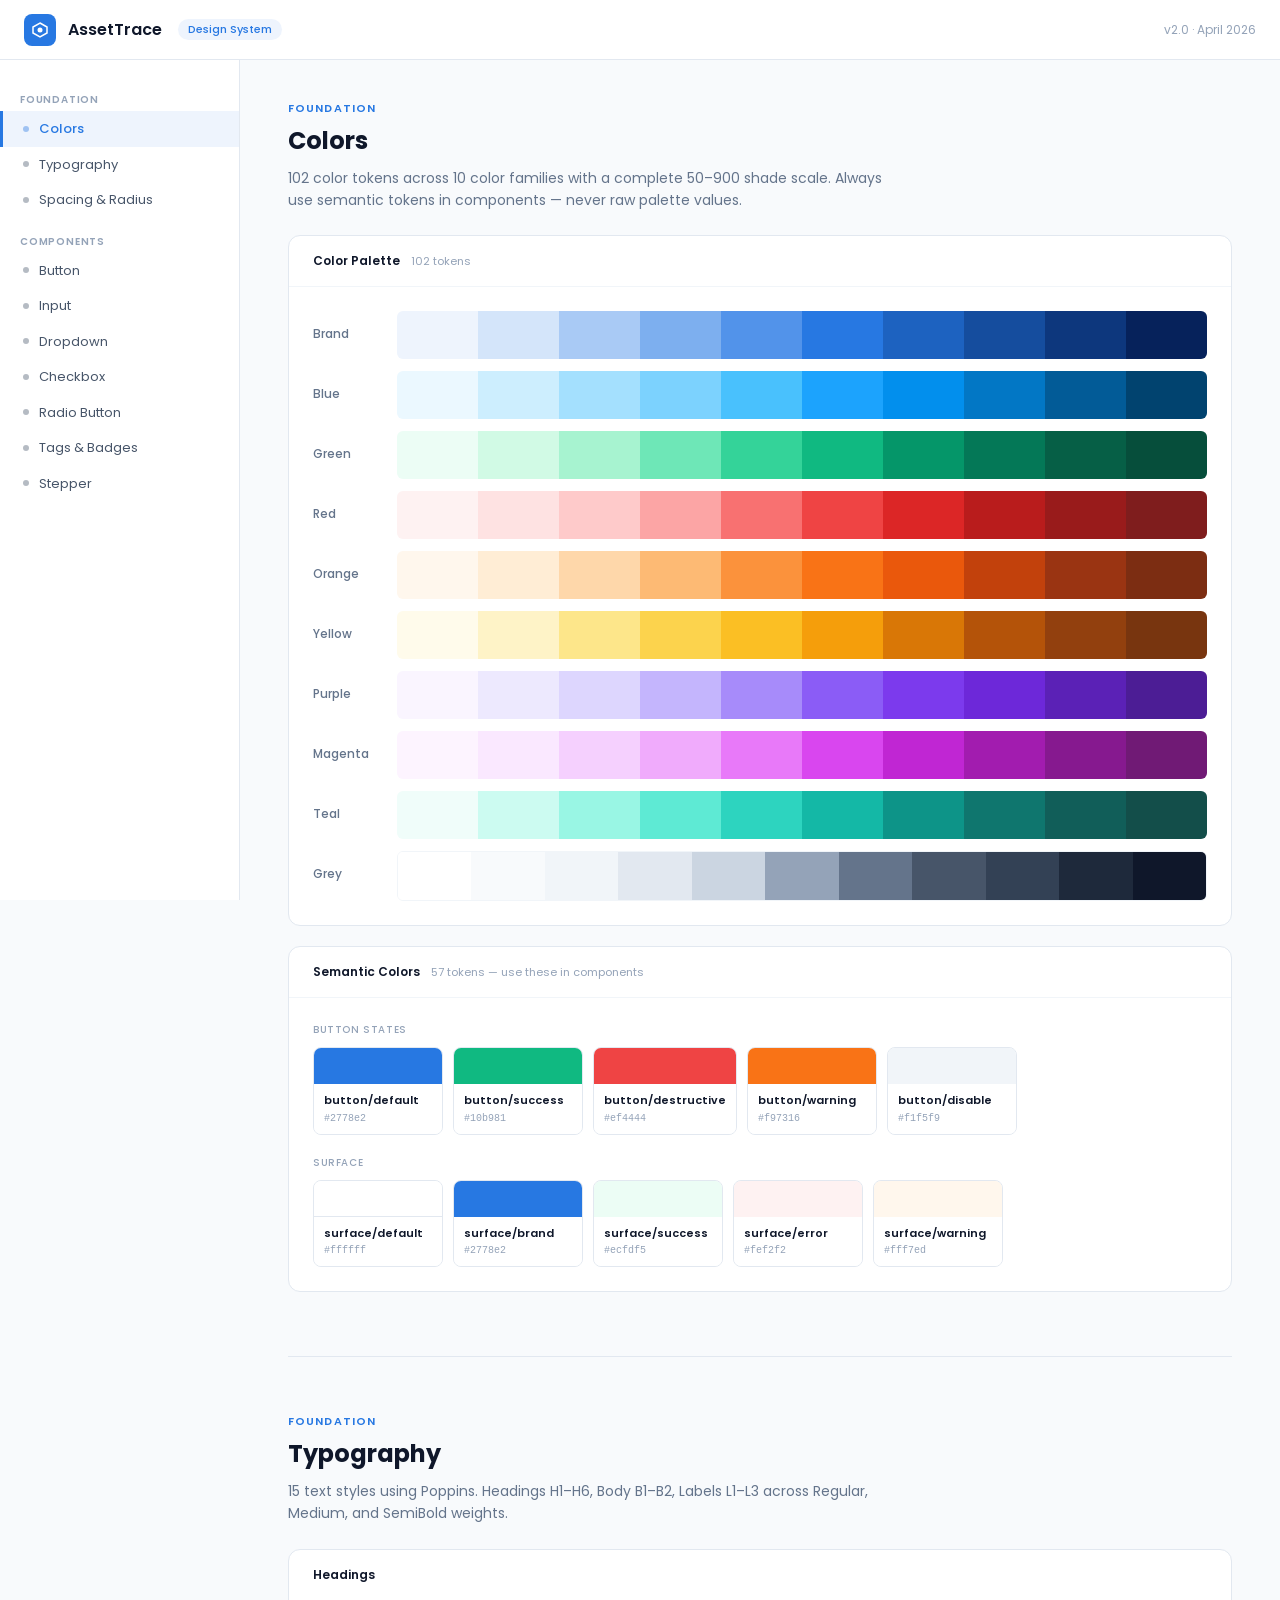
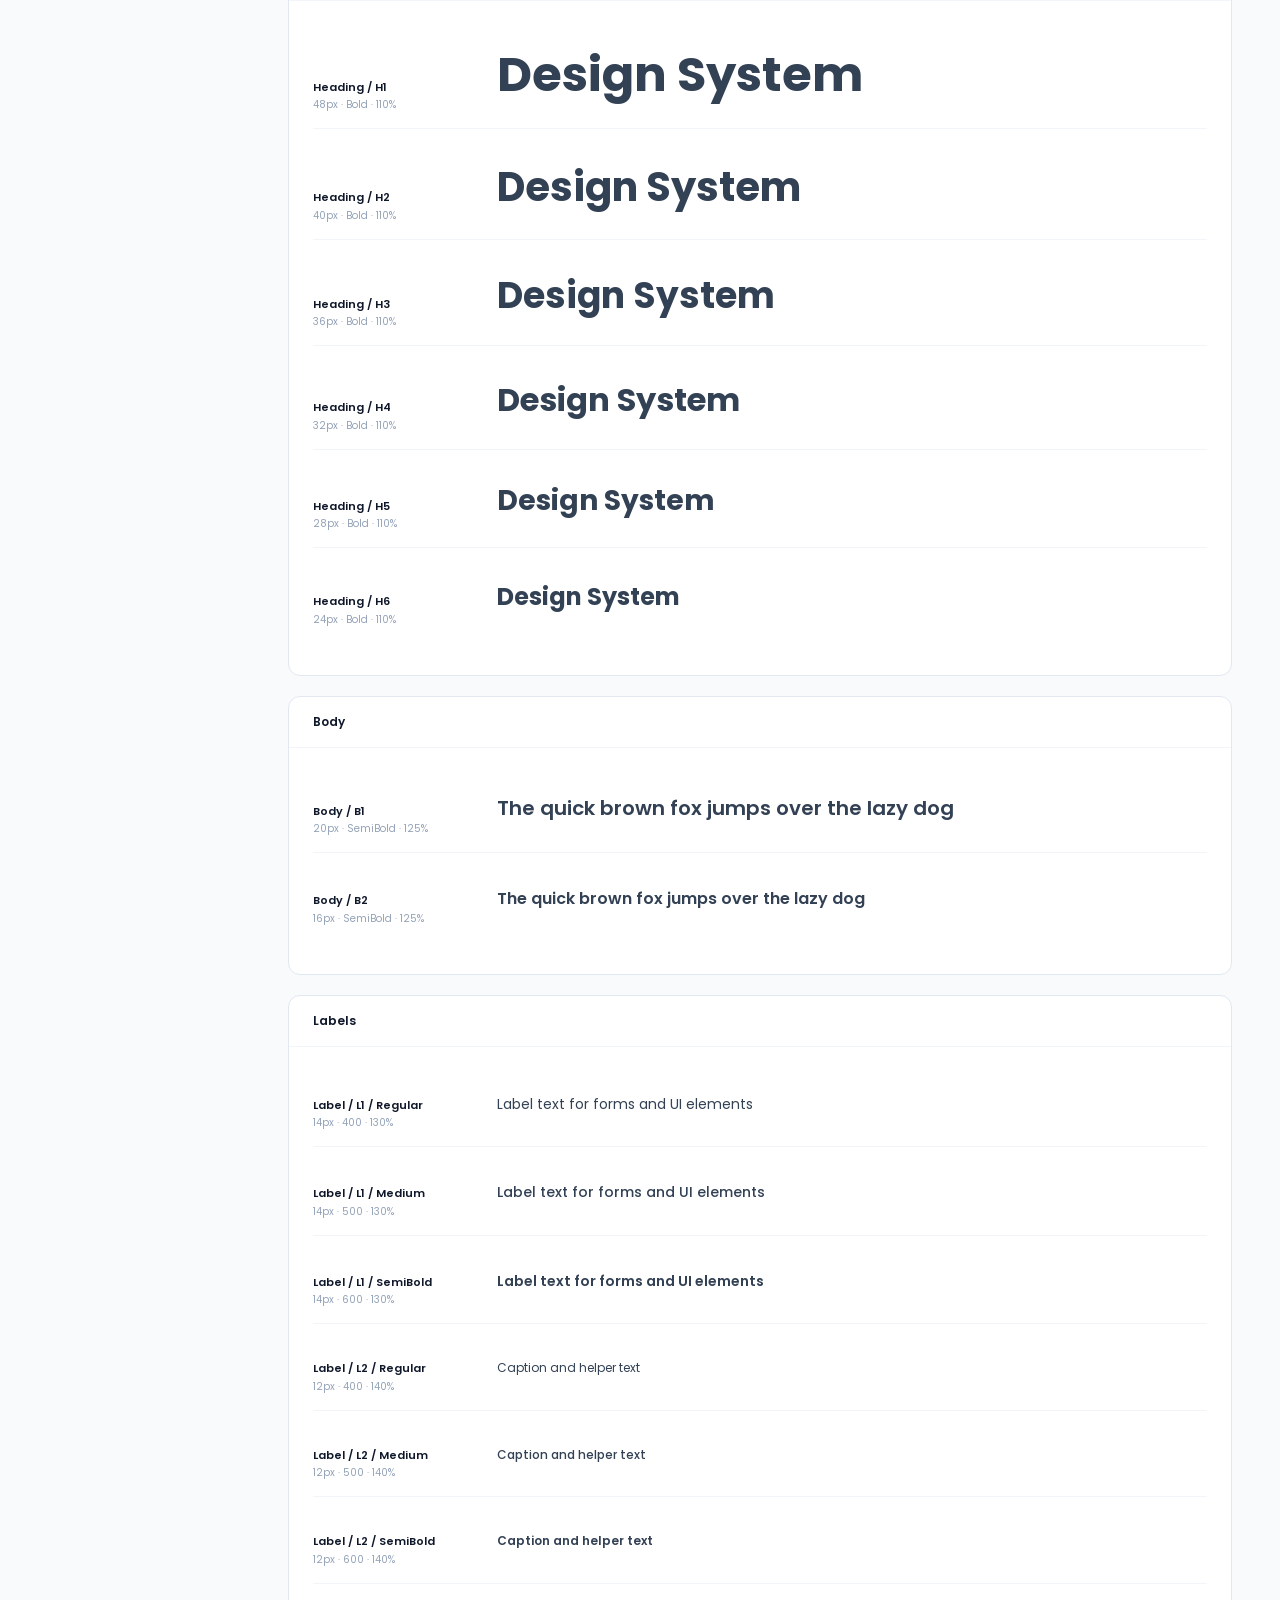
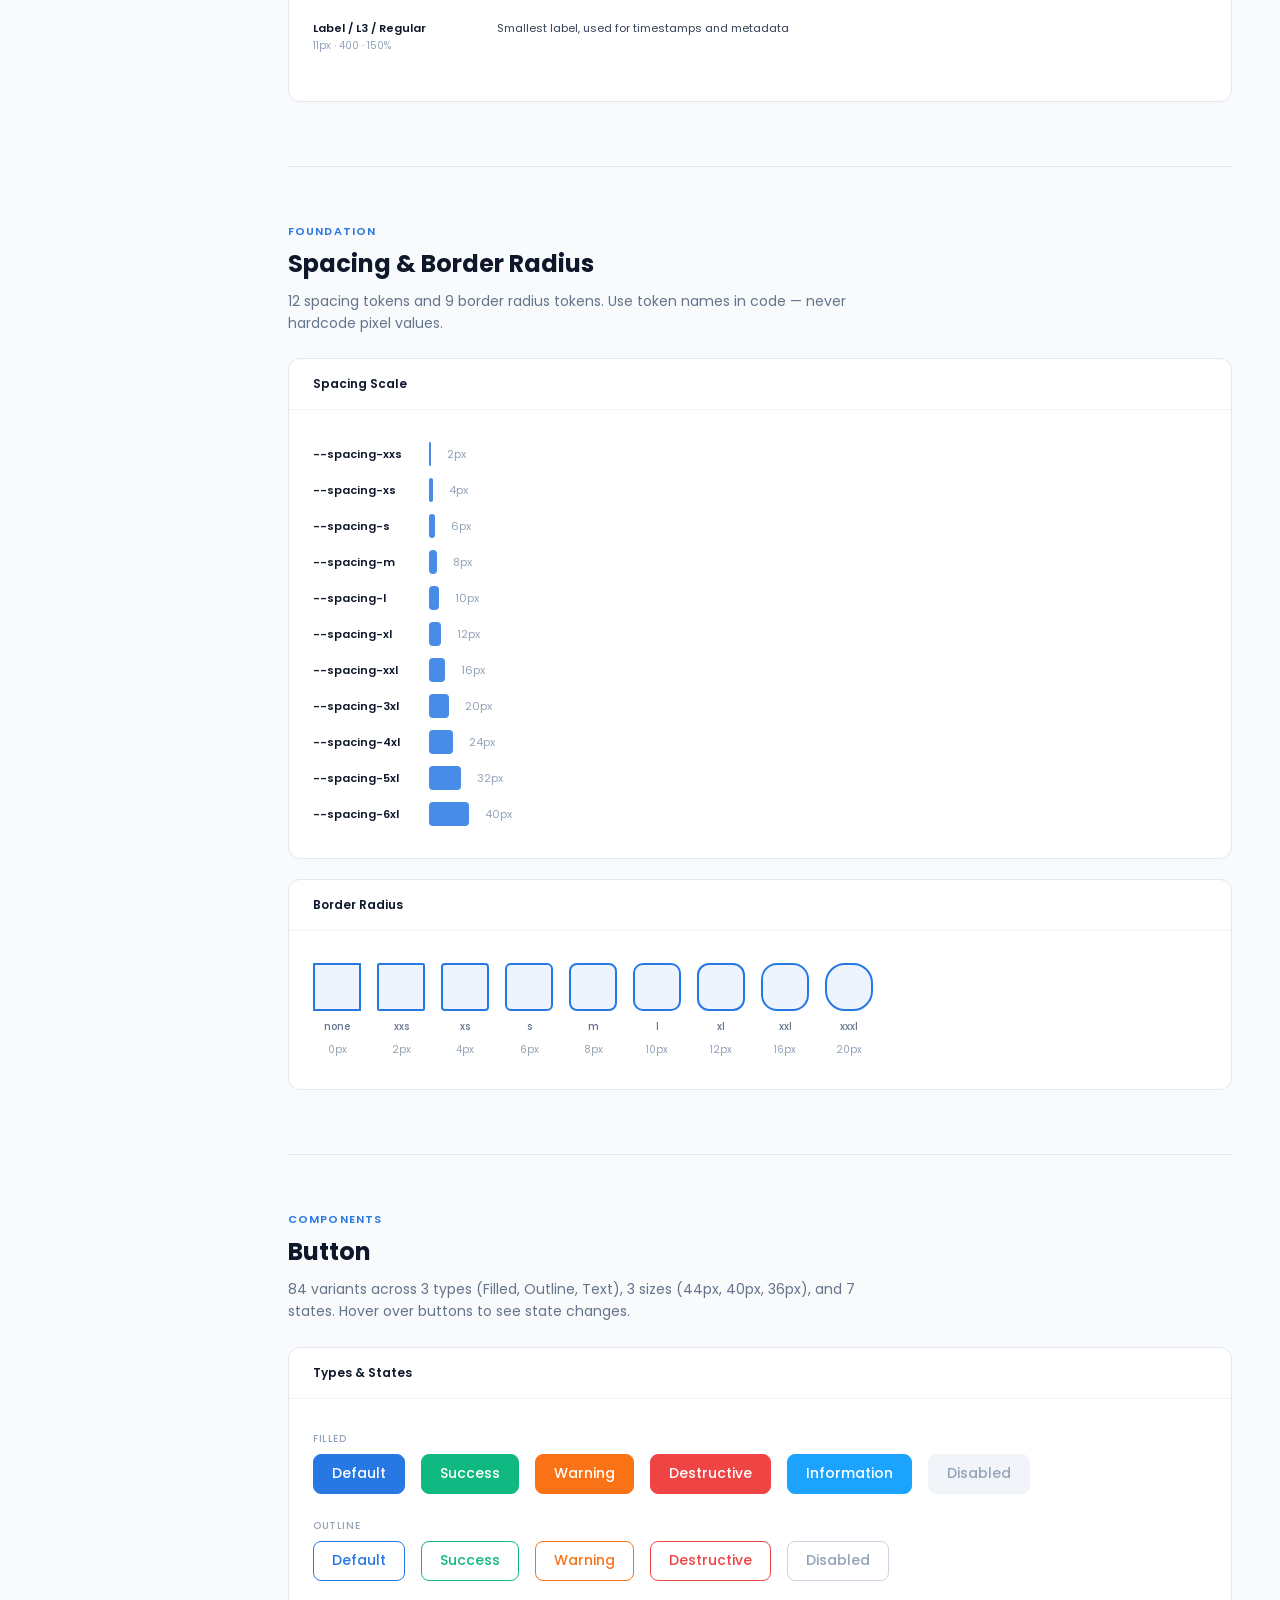
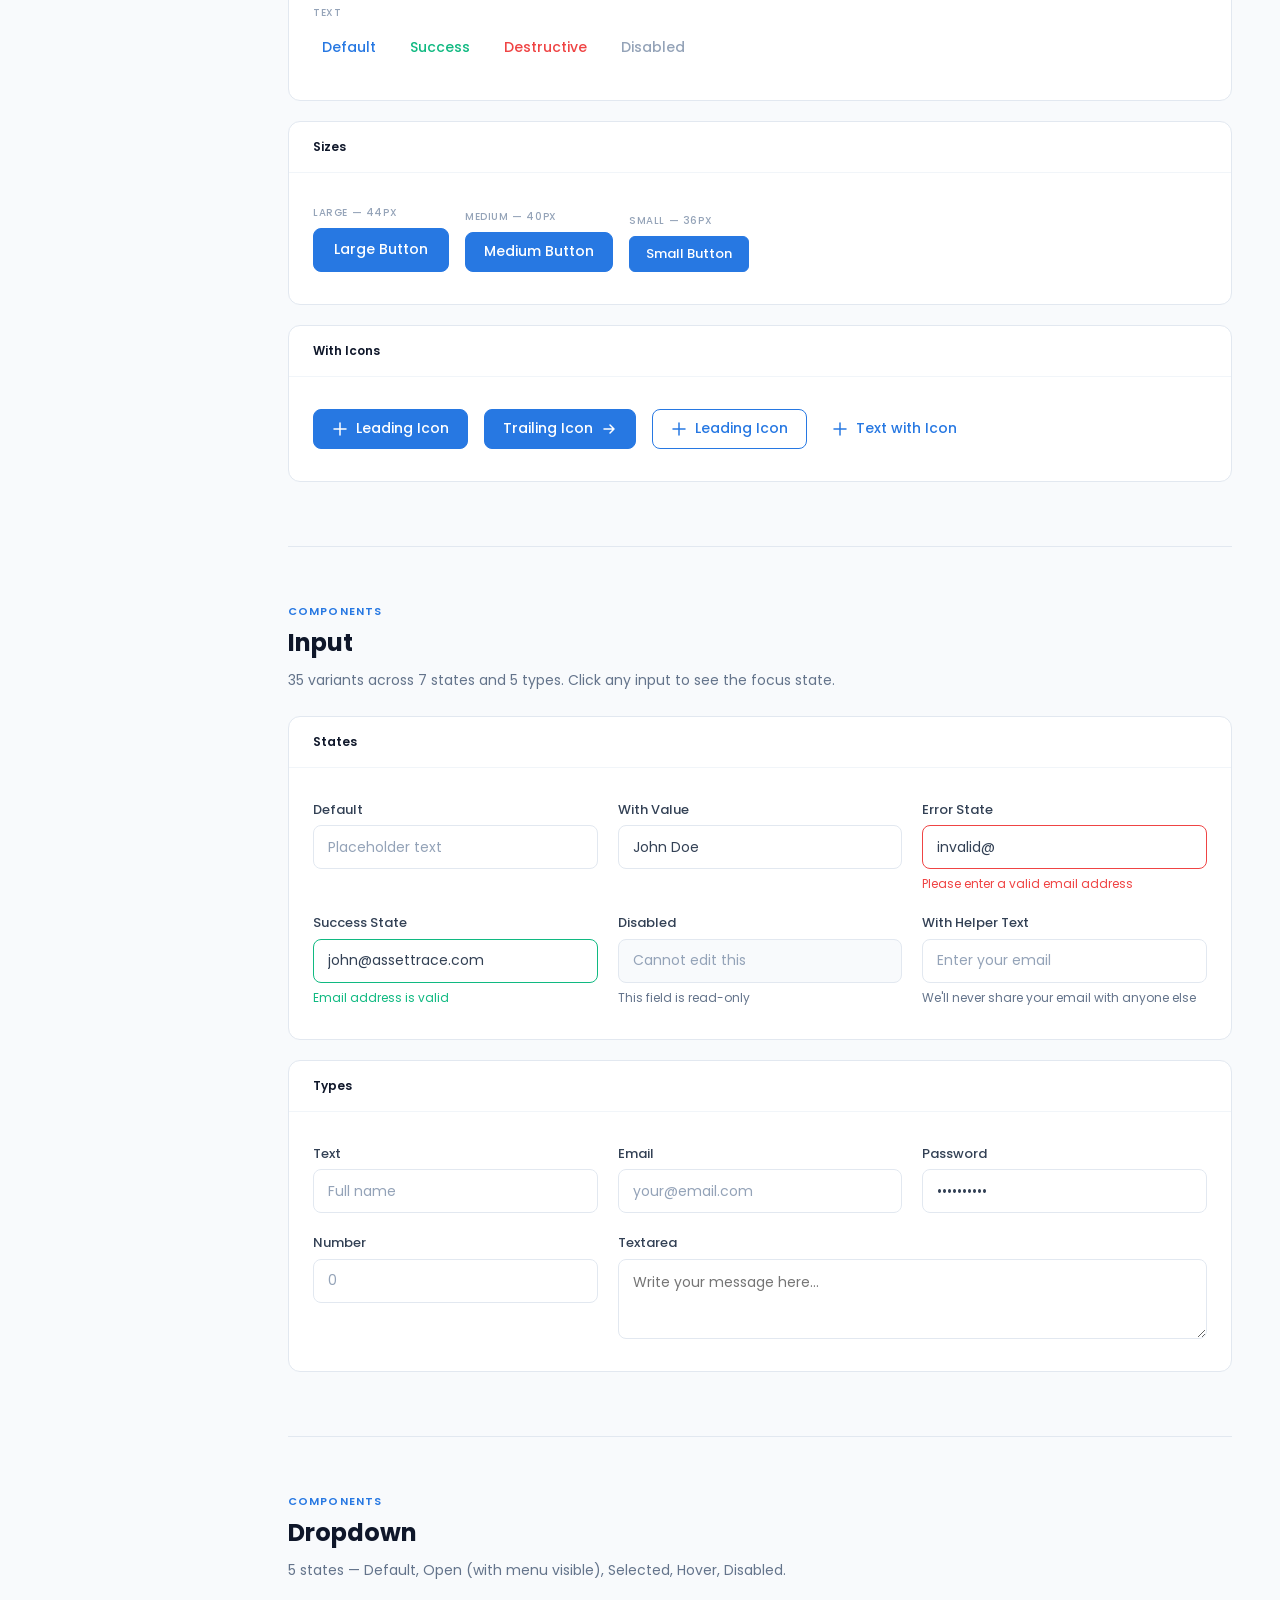
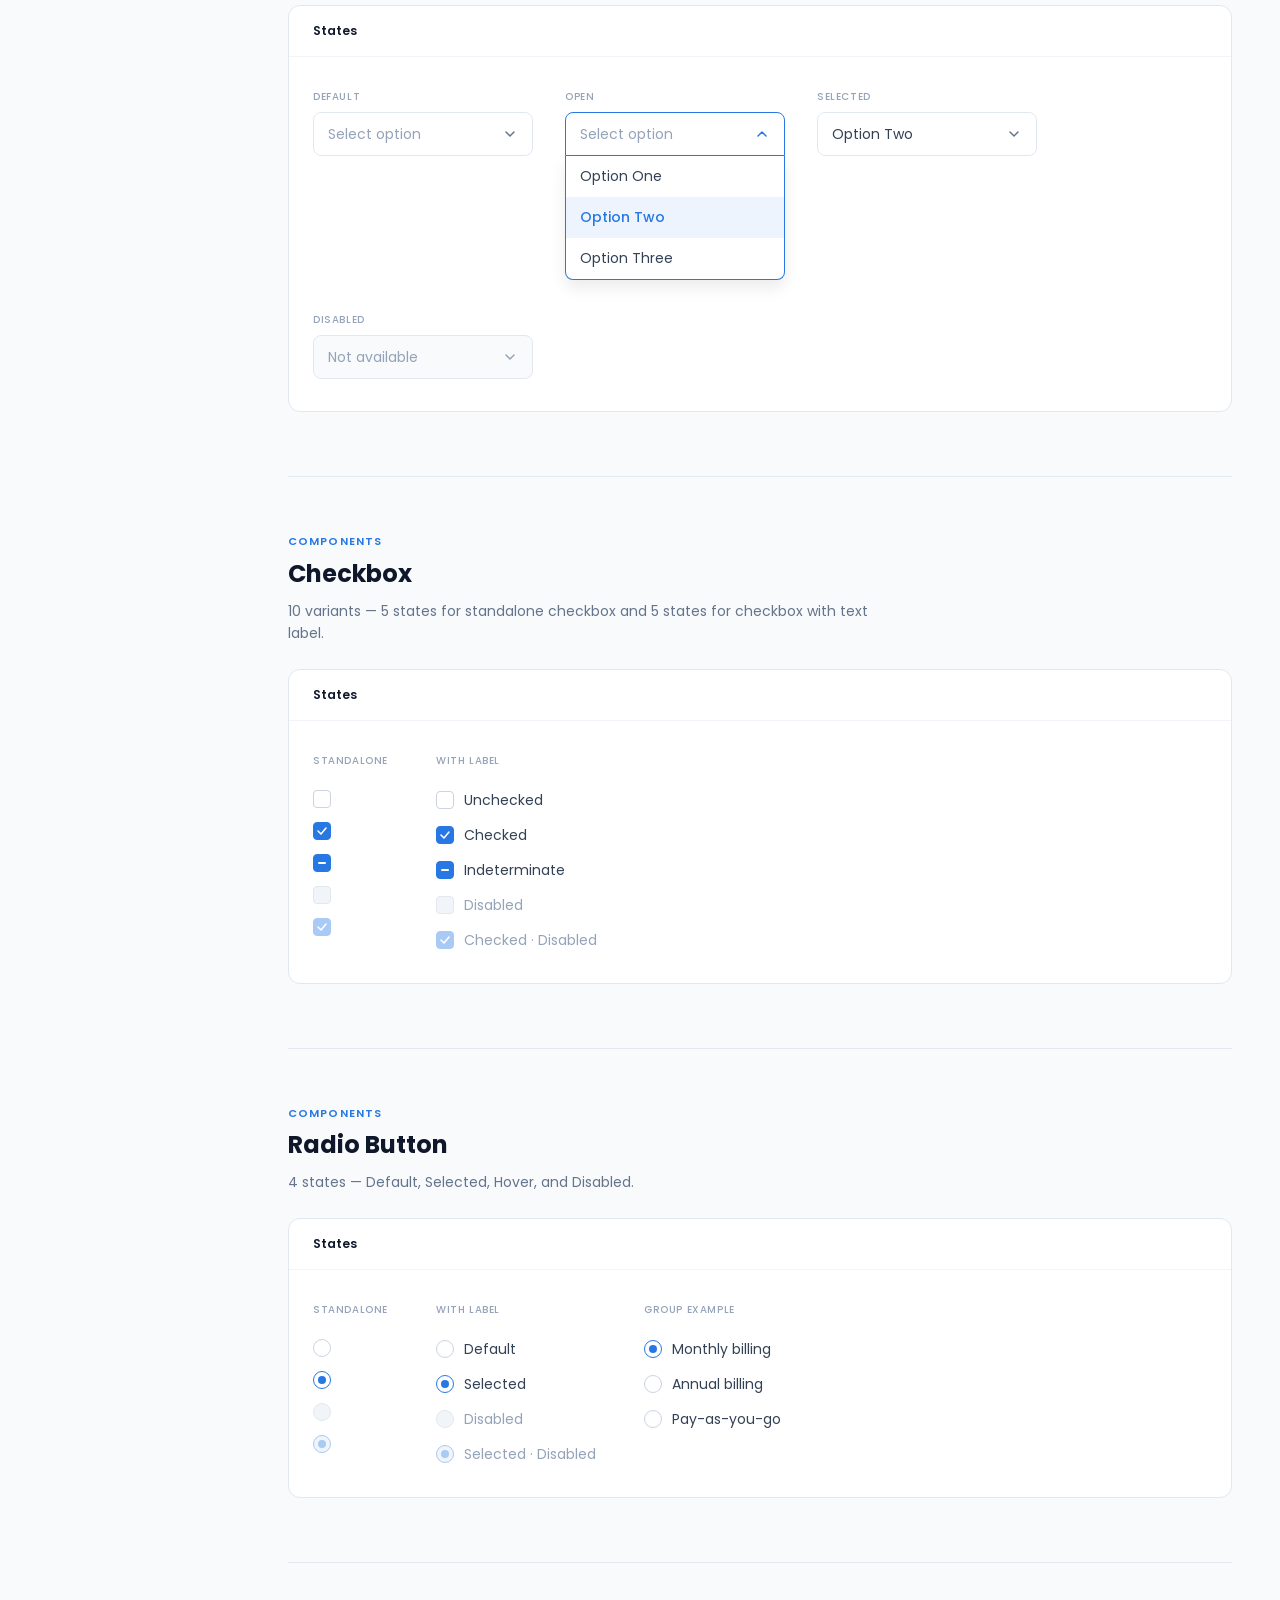
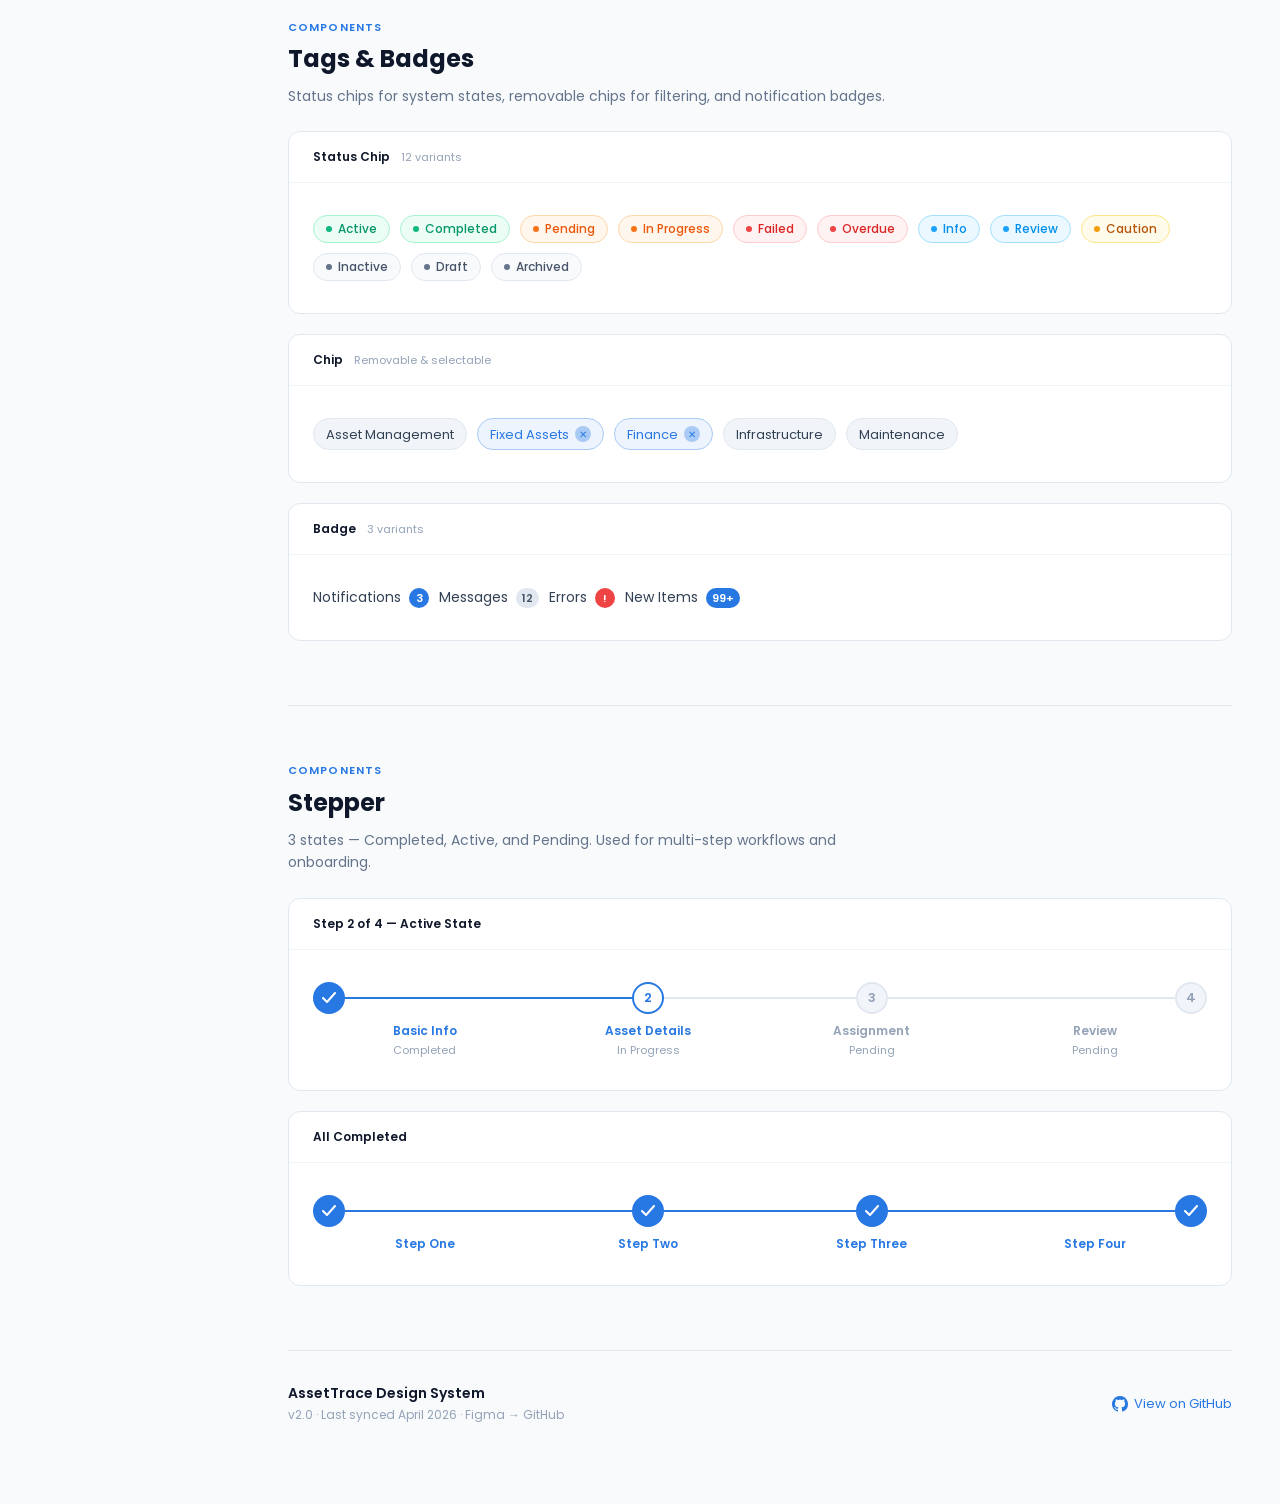
==== index.html @ 8e3f510b "Add component preview page" ====
<!DOCTYPE html>
<html lang="en">
<head>
  <meta charset="UTF-8">
  <meta name="viewport" content="width=device-width, initial-scale=1.0">
  <title>AssetTrace Design System</title>
  <link rel="preconnect" href="https://fonts.googleapis.com">
  <link href="https://fonts.googleapis.com/css2?family=Poppins:wght@300;400;500;600;700&display=swap" rel="stylesheet">
  <style>
    /* ─── TOKENS ─────────────────────────────────────────── */
    :root {
      --color-brand-50:#eef4fd;--color-brand-100:#d4e5fa;--color-brand-200:#a9caf5;
      --color-brand-300:#7dafef;--color-brand-400:#5293ea;--color-brand-500:#2778e2;
      --color-brand-600:#1d62c0;--color-brand-700:#154d9e;--color-brand-800:#0d377d;--color-brand-900:#06225b;
      --color-blue-50:#ebf8ff;--color-blue-100:#cdeefe;--color-blue-200:#a4e0fe;
      --color-blue-300:#7cd2fe;--color-blue-400:#49c1fd;--color-blue-500:#1ca3fd;
      --color-blue-600:#028fed;--color-blue-700:#0277c5;--color-blue-800:#025b97;--color-blue-900:#01436f;
      --color-green-50:#ecfdf5;--color-green-100:#d1fae5;--color-green-200:#a7f3d0;
      --color-green-300:#6ee7b7;--color-green-400:#34d399;--color-green-500:#10b981;
      --color-green-600:#059669;--color-green-700:#047857;--color-green-800:#065f46;--color-green-900:#064e3b;
      --color-orange-50:#fff7ed;--color-orange-100:#ffedd5;--color-orange-200:#fed7aa;
      --color-orange-300:#fdba74;--color-orange-400:#fb923c;--color-orange-500:#f97316;
      --color-orange-600:#ea580c;--color-orange-700:#c2410c;--color-orange-800:#9a3412;--color-orange-900:#7c2d12;
      --color-red-50:#fef2f2;--color-red-100:#fee2e2;--color-red-200:#fecaca;
      --color-red-300:#fca5a5;--color-red-400:#f87171;--color-red-500:#ef4444;
      --color-red-600:#dc2626;--color-red-700:#b91c1c;--color-red-800:#991b1b;--color-red-900:#7f1d1d;
      --color-yellow-50:#fffbeb;--color-yellow-100:#fef3c7;--color-yellow-200:#fde68a;
      --color-yellow-300:#fcd34d;--color-yellow-400:#fbbf24;--color-yellow-500:#f59e0b;
      --color-yellow-600:#d97706;--color-yellow-700:#b45309;--color-yellow-800:#92400e;--color-yellow-900:#78350f;
      --color-purple-50:#faf5ff;--color-purple-100:#ede9fe;--color-purple-200:#ddd6fe;
      --color-purple-300:#c4b5fd;--color-purple-400:#a78bfa;--color-purple-500:#8b5cf6;
      --color-purple-600:#7c3aed;--color-purple-700:#6d28d9;--color-purple-800:#5b21b6;--color-purple-900:#4c1d95;
      --color-magenta-50:#fdf4ff;--color-magenta-100:#fae8ff;--color-magenta-200:#f5d0fe;
      --color-magenta-300:#f0abfc;--color-magenta-400:#e879f9;--color-magenta-500:#d946ef;
      --color-magenta-600:#c026d3;--color-magenta-700:#a21caf;--color-magenta-800:#86198f;--color-magenta-900:#701a75;
      --color-teal-50:#f0fdfa;--color-teal-100:#ccfbf1;--color-teal-200:#99f6e4;
      --color-teal-300:#5eead4;--color-teal-400:#2dd4bf;--color-teal-500:#14b8a6;
      --color-teal-600:#0d9488;--color-teal-700:#0f766e;--color-teal-800:#115e59;--color-teal-900:#134e4a;
      --color-grey-0:#ffffff;--color-grey-50:#f8fafc;--color-grey-100:#f1f5f9;
      --color-grey-200:#e2e8f0;--color-grey-300:#cbd5e1;--color-grey-400:#94a3b8;
      --color-grey-500:#64748b;--color-grey-600:#475569;--color-grey-700:#334155;
      --color-grey-800:#1e293b;--color-grey-900:#0f172a;--color-grey-1000:#000000;
      --spacing-none:0px;--spacing-xxs:2px;--spacing-xs:4px;--spacing-s:6px;
      --spacing-m:8px;--spacing-l:10px;--spacing-xl:12px;--spacing-xxl:16px;
      --spacing-3xl:20px;--spacing-4xl:24px;--spacing-5xl:32px;--spacing-6xl:40px;
      --radius-none:0px;--radius-xxs:2px;--radius-xs:4px;--radius-s:6px;
      --radius-m:8px;--radius-l:10px;--radius-xl:12px;--radius-xxl:16px;--radius-xxxl:20px;
      --border-default:#e2e8f0;--surface-default:#ffffff;--surface-light:#f1f5f9;
      --typography-default:#334155;--typography-light:#64748b;--typography-placeholder:#94a3b8;
    }

    /* ─── RESET & BASE ───────────────────────────────────── */
    *, *::before, *::after { box-sizing: border-box; margin: 0; padding: 0; }
    html { scroll-behavior: smooth; }
    body {
      font-family: 'Poppins', sans-serif;
      background: #f8fafc;
      color: #334155;
      line-height: 1.5;
      display: flex;
      flex-direction: column;
      min-height: 100vh;
    }

    /* ─── TOP HEADER ─────────────────────────────────────── */
    .top-header {
      position: fixed; top: 0; left: 0; right: 0; z-index: 100;
      height: 60px;
      background: #ffffff;
      border-bottom: 1px solid #e2e8f0;
      display: flex; align-items: center;
      padding: 0 24px;
      gap: 12px;
    }
    .logo-mark {
      width: 32px; height: 32px; border-radius: 8px;
      background: #2778e2;
      display: flex; align-items: center; justify-content: center;
      flex-shrink: 0;
    }
    .logo-mark svg { width: 18px; height: 18px; }
    .header-title { font-size: 16px; font-weight: 600; color: #0f172a; }
    .header-badge {
      font-size: 11px; font-weight: 500; color: #2778e2;
      background: #eef4fd; border-radius: 20px;
      padding: 2px 10px; margin-left: 4px;
    }
    .header-right {
      margin-left: auto;
      font-size: 12px; color: #94a3b8; font-weight: 400;
    }

    /* ─── LAYOUT ─────────────────────────────────────────── */
    .layout {
      display: flex;
      padding-top: 60px;
      min-height: 100vh;
    }

    /* ─── SIDEBAR ────────────────────────────────────────── */
    .sidebar {
      width: 240px;
      flex-shrink: 0;
      position: fixed;
      top: 60px; left: 0; bottom: 0;
      background: #ffffff;
      border-right: 1px solid #e2e8f0;
      overflow-y: auto;
      padding: 24px 0 40px;
    }
    .sidebar-group { margin-bottom: 8px; }
    .sidebar-group-label {
      font-size: 10px; font-weight: 600;
      text-transform: uppercase; letter-spacing: 0.08em;
      color: #94a3b8;
      padding: 8px 20px 4px;
    }
    .sidebar-link {
      display: flex; align-items: center; gap: 10px;
      padding: 8px 20px;
      font-size: 13px; font-weight: 400; color: #475569;
      text-decoration: none;
      border-left: 3px solid transparent;
      transition: all 0.15s;
    }
    .sidebar-link:hover { color: #2778e2; background: #eef4fd; border-left-color: #a9caf5; }
    .sidebar-link.active { color: #2778e2; background: #eef4fd; border-left-color: #2778e2; font-weight: 500; }
    .sidebar-dot {
      width: 6px; height: 6px; border-radius: 50%;
      background: currentColor; opacity: 0.4; flex-shrink: 0;
    }

    /* ─── MAIN CONTENT ───────────────────────────────────── */
    .main {
      margin-left: 240px;
      flex: 1;
      padding: 40px 48px 80px;
      max-width: 1100px;
    }

    /* ─── SECTION ────────────────────────────────────────── */
    .section { margin-bottom: 64px; scroll-margin-top: 80px; }
    .section-header { margin-bottom: 24px; }
    .section-eyebrow {
      font-size: 11px; font-weight: 600; letter-spacing: 0.1em;
      text-transform: uppercase; color: #2778e2; margin-bottom: 6px;
    }
    .section-title { font-size: 24px; font-weight: 700; color: #0f172a; margin-bottom: 8px; }
    .section-desc { font-size: 14px; color: #64748b; max-width: 600px; line-height: 1.6; }

    /* ─── CARD ───────────────────────────────────────────── */
    .card {
      background: #ffffff;
      border: 1px solid #e2e8f0;
      border-radius: 12px;
      overflow: hidden;
      margin-bottom: 20px;
    }
    .card-header {
      padding: 16px 24px;
      border-bottom: 1px solid #f1f5f9;
      display: flex; align-items: center; justify-content: space-between;
    }
    .card-label { font-size: 12px; font-weight: 600; color: #0f172a; }
    .card-sublabel { font-size: 11px; color: #94a3b8; font-weight: 400; margin-left: 8px; }
    .card-body { padding: 32px 24px; }
    .card-body-tight { padding: 24px; }

    /* Variant row */
    .variants-row {
      display: flex; flex-wrap: wrap;
      gap: 16px; align-items: center;
    }
    .variants-col { display: flex; flex-direction: column; gap: 16px; }
    .variant-group { display: flex; flex-direction: column; gap: 8px; }
    .variant-label {
      font-size: 10px; font-weight: 500;
      text-transform: uppercase; letter-spacing: 0.06em;
      color: #94a3b8;
    }

    /* Divider */
    .divider { border: none; border-top: 1px solid #f1f5f9; margin: 24px 0; }

    /* ─── COLOR SWATCHES ─────────────────────────────────── */
    .color-families { display: flex; flex-direction: column; gap: 12px; }
    .color-row { display: flex; gap: 0; border-radius: 8px; overflow: hidden; }
    .color-swatch {
      flex: 1; height: 48px;
      position: relative;
      cursor: default;
      transition: transform 0.1s;
    }
    .color-swatch:hover { transform: scaleY(1.15); z-index: 1; }
    .color-swatch-info {
      position: absolute; bottom: 0; left: 0; right: 0;
      background: rgba(0,0,0,0.55);
      color: #fff;
      font-size: 9px; font-weight: 500;
      padding: 3px 4px;
      opacity: 0; transition: opacity 0.15s;
      text-align: center;
    }
    .color-swatch:hover .color-swatch-info { opacity: 1; }
    .color-family-label {
      font-size: 12px; font-weight: 500; color: #64748b;
      min-width: 72px; padding-top: 14px;
    }
    .color-row-wrap { display: flex; gap: 12px; align-items: flex-start; }

    /* ─── TYPOGRAPHY ─────────────────────────────────────── */
    .type-specimen { display: flex; flex-direction: column; gap: 20px; }
    .type-row {
      display: flex; align-items: baseline;
      gap: 24px; padding: 16px 0;
      border-bottom: 1px solid #f1f5f9;
    }
    .type-row:last-child { border-bottom: none; }
    .type-meta { width: 160px; flex-shrink: 0; }
    .type-name { font-size: 11px; font-weight: 600; color: #0f172a; }
    .type-spec { font-size: 10px; color: #94a3b8; margin-top: 2px; }
    .type-preview { color: #334155; }

    /* ─── SPACING SCALE ──────────────────────────────────── */
    .spacing-grid { display: flex; flex-direction: column; gap: 12px; }
    .spacing-row { display: flex; align-items: center; gap: 16px; }
    .spacing-bar-wrap { display: flex; align-items: center; gap: 12px; }
    .spacing-bar {
      height: 24px;
      background: #2778e2;
      border-radius: 4px;
      opacity: 0.85;
    }
    .spacing-token { font-size: 11px; font-weight: 600; color: #0f172a; min-width: 100px; }
    .spacing-value { font-size: 11px; color: #94a3b8; min-width: 40px; }
    .radius-row {
      display: flex; flex-wrap: wrap; gap: 16px; align-items: flex-end;
    }
    .radius-item { display: flex; flex-direction: column; align-items: center; gap: 8px; }
    .radius-box {
      width: 48px; height: 48px;
      background: #eef4fd;
      border: 2px solid #2778e2;
    }
    .radius-name { font-size: 10px; font-weight: 500; color: #64748b; }
    .radius-val { font-size: 10px; color: #94a3b8; }

    /* ─── BUTTONS ────────────────────────────────────────── */
    .btn {
      display: inline-flex; align-items: center; justify-content: center;
      gap: 8px;
      font-family: 'Poppins', sans-serif;
      font-weight: 500; cursor: pointer;
      border: 1.5px solid transparent;
      transition: background 0.15s, border-color 0.15s, color 0.15s;
      white-space: nowrap;
    }
    /* Sizes */
    .btn-lg { height: 44px; padding: 0 20px; font-size: 14px; border-radius: 8px; }
    .btn-md { height: 40px; padding: 0 18px; font-size: 14px; border-radius: 8px; }
    .btn-sm { height: 36px; padding: 0 16px; font-size: 13px; border-radius: 6px; }
    /* Filled */
    .btn-filled { background: #2778e2; color: #fff; border-color: #2778e2; }
    .btn-filled:hover { background: #1d62c0; border-color: #1d62c0; }
    .btn-filled.btn-success { background: #10b981; border-color: #10b981; }
    .btn-filled.btn-warning { background: #f97316; border-color: #f97316; }
    .btn-filled.btn-error { background: #ef4444; border-color: #ef4444; }
    .btn-filled.btn-info { background: #1ca3fd; border-color: #1ca3fd; }
    .btn-filled.btn-disabled { background: #f1f5f9; border-color: #f1f5f9; color: #94a3b8; cursor: not-allowed; }
    /* Outline */
    .btn-outline { background: transparent; color: #2778e2; border-color: #2778e2; }
    .btn-outline:hover { background: #eef4fd; }
    .btn-outline.btn-success { color: #10b981; border-color: #10b981; }
    .btn-outline.btn-warning { color: #f97316; border-color: #f97316; }
    .btn-outline.btn-error { color: #ef4444; border-color: #ef4444; }
    .btn-outline.btn-disabled { color: #94a3b8; border-color: #cbd5e1; cursor: not-allowed; }
    /* Text */
    .btn-text { background: transparent; color: #2778e2; border-color: transparent; padding-left: 8px; padding-right: 8px; }
    .btn-text:hover { background: #eef4fd; }
    .btn-text.btn-success { color: #10b981; }
    .btn-text.btn-error { color: #ef4444; }
    .btn-text.btn-disabled { color: #94a3b8; cursor: not-allowed; }

    /* ─── INPUT ──────────────────────────────────────────── */
    .field-wrap { display: flex; flex-direction: column; gap: 6px; min-width: 240px; }
    .field-label { font-size: 13px; font-weight: 500; color: #334155; }
    .field-input {
      height: 44px; padding: 0 14px;
      font-family: 'Poppins', sans-serif; font-size: 14px; color: #334155;
      background: #fff;
      border: 1.5px solid #e2e8f0; border-radius: 8px;
      outline: none; transition: border-color 0.15s, box-shadow 0.15s;
    }
    .field-input::placeholder { color: #94a3b8; }
    .field-input:focus { border-color: #2778e2; box-shadow: 0 0 0 3px rgba(39,120,226,0.12); }
    .field-input.input-error { border-color: #ef4444; }
    .field-input.input-error:focus { box-shadow: 0 0 0 3px rgba(239,68,68,0.12); }
    .field-input.input-success { border-color: #10b981; }
    .field-input:disabled { background: #f8fafc; color: #94a3b8; cursor: not-allowed; border-color: #e2e8f0; }
    .field-hint { font-size: 12px; color: #64748b; }
    .field-hint.hint-error { color: #ef4444; }
    .field-hint.hint-success { color: #10b981; }

    /* Textarea */
    .field-textarea {
      padding: 12px 14px; height: 80px; resize: vertical;
      font-family: 'Poppins', sans-serif; font-size: 14px; color: #334155;
      background: #fff;
      border: 1.5px solid #e2e8f0; border-radius: 8px;
      outline: none; transition: border-color 0.15s;
    }
    .field-textarea:focus { border-color: #2778e2; box-shadow: 0 0 0 3px rgba(39,120,226,0.12); }

    /* ─── DROPDOWN ───────────────────────────────────────── */
    .dropdown-wrap { min-width: 220px; position: relative; }
    .dropdown-trigger {
      height: 44px; padding: 0 14px;
      display: flex; align-items: center; justify-content: space-between;
      font-family: 'Poppins', sans-serif; font-size: 14px; color: #334155;
      background: #fff; border: 1.5px solid #e2e8f0; border-radius: 8px;
      cursor: pointer; transition: border-color 0.15s;
      user-select: none;
    }
    .dropdown-trigger:hover { border-color: #94a3b8; }
    .dropdown-trigger.dd-open { border-color: #2778e2; border-radius: 8px 8px 0 0; }
    .dropdown-trigger.dd-disabled { background: #f8fafc; color: #94a3b8; cursor: not-allowed; }
    .dd-caret { width: 16px; height: 16px; color: #64748b; transition: transform 0.2s; flex-shrink: 0; }
    .dd-open .dd-caret { transform: rotate(180deg); }
    .dropdown-menu {
      position: absolute; left: 0; right: 0; top: 100%;
      background: #fff; border: 1.5px solid #2778e2; border-top: none;
      border-radius: 0 0 8px 8px;
      box-shadow: 0 8px 16px rgba(0,0,0,0.08);
      z-index: 10;
    }
    .dd-option {
      padding: 10px 14px; font-size: 14px; color: #334155;
      cursor: pointer; transition: background 0.12s;
    }
    .dd-option:hover { background: #eef4fd; color: #2778e2; }
    .dd-option.selected { background: #eef4fd; color: #2778e2; font-weight: 500; }
    .dd-placeholder { color: #94a3b8; }

    /* ─── CHECKBOX ───────────────────────────────────────── */
    .cb-group { display: flex; flex-direction: column; gap: 14px; }
    .cb-row { display: flex; align-items: center; gap: 10px; cursor: pointer; }
    .cb-box {
      width: 18px; height: 18px; border-radius: 4px;
      border: 1.5px solid #cbd5e1; background: #fff;
      display: flex; align-items: center; justify-content: center;
      flex-shrink: 0; transition: all 0.15s;
    }
    .cb-box.checked { background: #2778e2; border-color: #2778e2; }
    .cb-box.indeterminate { background: #2778e2; border-color: #2778e2; }
    .cb-box.cb-disabled { background: #f1f5f9; border-color: #e2e8f0; cursor: not-allowed; }
    .cb-box.checked.cb-disabled { background: #a9caf5; border-color: #a9caf5; }
    .cb-label { font-size: 14px; color: #334155; }
    .cb-label.cb-disabled-label { color: #94a3b8; }

    /* ─── RADIO ──────────────────────────────────────────── */
    .radio-group { display: flex; flex-direction: column; gap: 14px; }
    .radio-row { display: flex; align-items: center; gap: 10px; cursor: pointer; }
    .radio-circle {
      width: 18px; height: 18px; border-radius: 50%;
      border: 1.5px solid #cbd5e1; background: #fff;
      display: flex; align-items: center; justify-content: center;
      flex-shrink: 0; transition: all 0.15s;
    }
    .radio-circle.selected { border-color: #2778e2; }
    .radio-circle.selected::after {
      content: ''; display: block;
      width: 8px; height: 8px; border-radius: 50%;
      background: #2778e2;
    }
    .radio-circle.radio-disabled { background: #f1f5f9; border-color: #e2e8f0; cursor: not-allowed; }
    .radio-circle.selected.radio-disabled { border-color: #a9caf5; }
    .radio-circle.selected.radio-disabled::after { background: #a9caf5; }
    .radio-label { font-size: 14px; color: #334155; }

    /* ─── TAGS / CHIPS / BADGES ──────────────────────────── */
    .tags-wrap { display: flex; flex-wrap: wrap; gap: 10px; align-items: center; }
    /* Status Chip */
    .status-chip {
      display: inline-flex; align-items: center; gap: 6px;
      height: 28px; padding: 0 12px;
      border-radius: 20px; font-size: 12px; font-weight: 500;
      border: 1.5px solid;
    }
    .status-dot { width: 6px; height: 6px; border-radius: 50%; }
    .chip-success { background: #ecfdf5; color: #059669; border-color: #a7f3d0; }
    .chip-success .status-dot { background: #10b981; }
    .chip-warning { background: #fff7ed; color: #ea580c; border-color: #fed7aa; }
    .chip-warning .status-dot { background: #f97316; }
    .chip-error { background: #fef2f2; color: #dc2626; border-color: #fecaca; }
    .chip-error .status-dot { background: #ef4444; }
    .chip-info { background: #ebf8ff; color: #028fed; border-color: #a4e0fe; }
    .chip-info .status-dot { background: #1ca3fd; }
    .chip-neutral { background: #f8fafc; color: #475569; border-color: #e2e8f0; }
    .chip-neutral .status-dot { background: #64748b; }
    .chip-caution { background: #fffbeb; color: #b45309; border-color: #fde68a; }
    .chip-caution .status-dot { background: #f59e0b; }
    /* Chip (removable) */
    .chip {
      display: inline-flex; align-items: center; gap: 6px;
      height: 32px; padding: 0 12px;
      border-radius: 20px; font-size: 13px; font-weight: 400;
      background: #f1f5f9; color: #334155;
      border: 1.5px solid #e2e8f0;
    }
    .chip-remove {
      width: 16px; height: 16px; border-radius: 50%;
      background: #cbd5e1; color: #475569;
      display: flex; align-items: center; justify-content: center;
      font-size: 10px; cursor: pointer;
    }
    .chip.chip-selected { background: #eef4fd; color: #2778e2; border-color: #a9caf5; }
    .chip.chip-selected .chip-remove { background: #a9caf5; color: #2778e2; }
    /* Badge */
    .badge {
      display: inline-flex; align-items: center; justify-content: center;
      height: 20px; min-width: 20px; padding: 0 6px;
      border-radius: 20px; font-size: 11px; font-weight: 600;
    }
    .badge-brand { background: #2778e2; color: #fff; }
    .badge-neutral { background: #e2e8f0; color: #475569; }
    .badge-error { background: #ef4444; color: #fff; }

    /* ─── STEPPER ────────────────────────────────────────── */
    .stepper { display: flex; align-items: center; gap: 0; }
    .step {
      display: flex; flex-direction: column; align-items: center; gap: 8px;
      flex: 1;
    }
    .step-header { display: flex; align-items: center; width: 100%; }
    .step-circle {
      width: 32px; height: 32px; border-radius: 50%;
      display: flex; align-items: center; justify-content: center;
      font-size: 13px; font-weight: 600; flex-shrink: 0;
      position: relative; z-index: 1;
    }
    .step-line {
      flex: 1; height: 2px;
      background: #e2e8f0;
    }
    .step-line.completed { background: #2778e2; }
    .step:first-child .step-line-before { display: none; }
    .step-content { text-align: center; padding: 0 4px; }
    .step-title { font-size: 12px; font-weight: 600; color: #334155; }
    .step-desc { font-size: 11px; color: #94a3b8; margin-top: 2px; }
    /* Step states */
    .step-completed .step-circle { background: #2778e2; color: #fff; }
    .step-completed .step-title { color: #2778e2; }
    .step-active .step-circle { background: #fff; color: #2778e2; border: 2px solid #2778e2; }
    .step-active .step-title { color: #2778e2; }
    .step-pending .step-circle { background: #f1f5f9; color: #94a3b8; border: 2px solid #e2e8f0; }
    .step-pending .step-title { color: #94a3b8; }

    /* ─── SEMANTIC COLORS GRID ───────────────────────────── */
    .semantic-grid {
      display: grid;
      grid-template-columns: repeat(auto-fill, minmax(180px, 1fr));
      gap: 12px;
    }
    .semantic-card {
      border-radius: 8px; overflow: hidden;
      border: 1px solid #e2e8f0;
    }
    .semantic-swatch { height: 36px; }
    .semantic-info { padding: 8px 10px; background: #fff; }
    .semantic-name { font-size: 11px; font-weight: 600; color: #0f172a; }
    .semantic-hex { font-size: 10px; color: #94a3b8; margin-top: 2px; font-family: monospace; }

    /* ─── SECTION DIVIDER ────────────────────────────────── */
    .big-divider {
      height: 1px; background: #e2e8f0;
      margin: 48px 0 56px;
    }

    /* Icon helper */
    .icon { width: 16px; height: 16px; display: inline-block; vertical-align: middle; }

    /* Scrollbar */
    .sidebar::-webkit-scrollbar { width: 4px; }
    .sidebar::-webkit-scrollbar-track { background: transparent; }
    .sidebar::-webkit-scrollbar-thumb { background: #e2e8f0; border-radius: 4px; }
  </style>
</head>
<body>

  <!-- ═══ TOP HEADER ═══════════════════════════════════════════ -->
  <header class="top-header">
    <div class="logo-mark">
      <svg viewBox="0 0 18 18" fill="none" xmlns="http://www.w3.org/2000/svg">
        <path d="M9 2L16 6V12L9 16L2 12V6L9 2Z" stroke="white" stroke-width="1.5" fill="none"/>
        <circle cx="9" cy="9" r="2.5" fill="white"/>
      </svg>
    </div>
    <span class="header-title">AssetTrace</span>
    <span class="header-badge">Design System</span>
    <span class="header-right">v2.0 · April 2026</span>
  </header>

  <div class="layout">

    <!-- ═══ SIDEBAR ══════════════════════════════════════════════ -->
    <nav class="sidebar">
      <div class="sidebar-group">
        <div class="sidebar-group-label">Foundation</div>
        <a class="sidebar-link active" href="#colors"><span class="sidebar-dot"></span>Colors</a>
        <a class="sidebar-link" href="#typography"><span class="sidebar-dot"></span>Typography</a>
        <a class="sidebar-link" href="#spacing"><span class="sidebar-dot"></span>Spacing &amp; Radius</a>
      </div>
      <div class="sidebar-group">
        <div class="sidebar-group-label">Components</div>
        <a class="sidebar-link" href="#button"><span class="sidebar-dot"></span>Button</a>
        <a class="sidebar-link" href="#input"><span class="sidebar-dot"></span>Input</a>
        <a class="sidebar-link" href="#dropdown"><span class="sidebar-dot"></span>Dropdown</a>
        <a class="sidebar-link" href="#checkbox"><span class="sidebar-dot"></span>Checkbox</a>
        <a class="sidebar-link" href="#radio"><span class="sidebar-dot"></span>Radio Button</a>
        <a class="sidebar-link" href="#tags"><span class="sidebar-dot"></span>Tags &amp; Badges</a>
        <a class="sidebar-link" href="#stepper"><span class="sidebar-dot"></span>Stepper</a>
      </div>
    </nav>

    <!-- ═══ MAIN CONTENT ═════════════════════════════════════════ -->
    <main class="main">

      <!-- ── COLORS ─────────────────────────────────────────── -->
      <section class="section" id="colors">
        <div class="section-header">
          <div class="section-eyebrow">Foundation</div>
          <h2 class="section-title">Colors</h2>
          <p class="section-desc">102 color tokens across 10 color families with a complete 50–900 shade scale. Always use semantic tokens in components — never raw palette values.</p>
        </div>

        <!-- Color Palette -->
        <div class="card">
          <div class="card-header">
            <span class="card-label">Color Palette <span class="card-sublabel">102 tokens</span></span>
          </div>
          <div class="card-body-tight">
            <div class="color-families">
              <!-- Brand -->
              <div class="color-row-wrap">
                <div class="color-family-label">Brand</div>
                <div class="color-row" style="flex:1; border-radius:6px; overflow:hidden;">
                  <div class="color-swatch" style="background:#eef4fd"><div class="color-swatch-info">50</div></div>
                  <div class="color-swatch" style="background:#d4e5fa"><div class="color-swatch-info">100</div></div>
                  <div class="color-swatch" style="background:#a9caf5"><div class="color-swatch-info">200</div></div>
                  <div class="color-swatch" style="background:#7dafef"><div class="color-swatch-info">300</div></div>
                  <div class="color-swatch" style="background:#5293ea"><div class="color-swatch-info">400</div></div>
                  <div class="color-swatch" style="background:#2778e2"><div class="color-swatch-info">500</div></div>
                  <div class="color-swatch" style="background:#1d62c0"><div class="color-swatch-info">600</div></div>
                  <div class="color-swatch" style="background:#154d9e"><div class="color-swatch-info">700</div></div>
                  <div class="color-swatch" style="background:#0d377d"><div class="color-swatch-info">800</div></div>
                  <div class="color-swatch" style="background:#06225b"><div class="color-swatch-info">900</div></div>
                </div>
              </div>
              <!-- Blue -->
              <div class="color-row-wrap">
                <div class="color-family-label">Blue</div>
                <div class="color-row" style="flex:1; border-radius:6px; overflow:hidden;">
                  <div class="color-swatch" style="background:#ebf8ff"><div class="color-swatch-info">50</div></div>
                  <div class="color-swatch" style="background:#cdeefe"><div class="color-swatch-info">100</div></div>
                  <div class="color-swatch" style="background:#a4e0fe"><div class="color-swatch-info">200</div></div>
                  <div class="color-swatch" style="background:#7cd2fe"><div class="color-swatch-info">300</div></div>
                  <div class="color-swatch" style="background:#49c1fd"><div class="color-swatch-info">400</div></div>
                  <div class="color-swatch" style="background:#1ca3fd"><div class="color-swatch-info">500</div></div>
                  <div class="color-swatch" style="background:#028fed"><div class="color-swatch-info">600</div></div>
                  <div class="color-swatch" style="background:#0277c5"><div class="color-swatch-info">700</div></div>
                  <div class="color-swatch" style="background:#025b97"><div class="color-swatch-info">800</div></div>
                  <div class="color-swatch" style="background:#01436f"><div class="color-swatch-info">900</div></div>
                </div>
              </div>
              <!-- Green -->
              <div class="color-row-wrap">
                <div class="color-family-label">Green</div>
                <div class="color-row" style="flex:1; border-radius:6px; overflow:hidden;">
                  <div class="color-swatch" style="background:#ecfdf5"><div class="color-swatch-info">50</div></div>
                  <div class="color-swatch" style="background:#d1fae5"><div class="color-swatch-info">100</div></div>
                  <div class="color-swatch" style="background:#a7f3d0"><div class="color-swatch-info">200</div></div>
                  <div class="color-swatch" style="background:#6ee7b7"><div class="color-swatch-info">300</div></div>
                  <div class="color-swatch" style="background:#34d399"><div class="color-swatch-info">400</div></div>
                  <div class="color-swatch" style="background:#10b981"><div class="color-swatch-info">500</div></div>
                  <div class="color-swatch" style="background:#059669"><div class="color-swatch-info">600</div></div>
                  <div class="color-swatch" style="background:#047857"><div class="color-swatch-info">700</div></div>
                  <div class="color-swatch" style="background:#065f46"><div class="color-swatch-info">800</div></div>
                  <div class="color-swatch" style="background:#064e3b"><div class="color-swatch-info">900</div></div>
                </div>
              </div>
              <!-- Red -->
              <div class="color-row-wrap">
                <div class="color-family-label">Red</div>
                <div class="color-row" style="flex:1; border-radius:6px; overflow:hidden;">
                  <div class="color-swatch" style="background:#fef2f2"><div class="color-swatch-info">50</div></div>
                  <div class="color-swatch" style="background:#fee2e2"><div class="color-swatch-info">100</div></div>
                  <div class="color-swatch" style="background:#fecaca"><div class="color-swatch-info">200</div></div>
                  <div class="color-swatch" style="background:#fca5a5"><div class="color-swatch-info">300</div></div>
                  <div class="color-swatch" style="background:#f87171"><div class="color-swatch-info">400</div></div>
                  <div class="color-swatch" style="background:#ef4444"><div class="color-swatch-info">500</div></div>
                  <div class="color-swatch" style="background:#dc2626"><div class="color-swatch-info">600</div></div>
                  <div class="color-swatch" style="background:#b91c1c"><div class="color-swatch-info">700</div></div>
                  <div class="color-swatch" style="background:#991b1b"><div class="color-swatch-info">800</div></div>
                  <div class="color-swatch" style="background:#7f1d1d"><div class="color-swatch-info">900</div></div>
                </div>
              </div>
              <!-- Orange -->
              <div class="color-row-wrap">
                <div class="color-family-label">Orange</div>
                <div class="color-row" style="flex:1; border-radius:6px; overflow:hidden;">
                  <div class="color-swatch" style="background:#fff7ed"><div class="color-swatch-info">50</div></div>
                  <div class="color-swatch" style="background:#ffedd5"><div class="color-swatch-info">100</div></div>
                  <div class="color-swatch" style="background:#fed7aa"><div class="color-swatch-info">200</div></div>
                  <div class="color-swatch" style="background:#fdba74"><div class="color-swatch-info">300</div></div>
                  <div class="color-swatch" style="background:#fb923c"><div class="color-swatch-info">400</div></div>
                  <div class="color-swatch" style="background:#f97316"><div class="color-swatch-info">500</div></div>
                  <div class="color-swatch" style="background:#ea580c"><div class="color-swatch-info">600</div></div>
                  <div class="color-swatch" style="background:#c2410c"><div class="color-swatch-info">700</div></div>
                  <div class="color-swatch" style="background:#9a3412"><div class="color-swatch-info">800</div></div>
                  <div class="color-swatch" style="background:#7c2d12"><div class="color-swatch-info">900</div></div>
                </div>
              </div>
              <!-- Yellow -->
              <div class="color-row-wrap">
                <div class="color-family-label">Yellow</div>
                <div class="color-row" style="flex:1; border-radius:6px; overflow:hidden;">
                  <div class="color-swatch" style="background:#fffbeb"><div class="color-swatch-info">50</div></div>
                  <div class="color-swatch" style="background:#fef3c7"><div class="color-swatch-info">100</div></div>
                  <div class="color-swatch" style="background:#fde68a"><div class="color-swatch-info">200</div></div>
                  <div class="color-swatch" style="background:#fcd34d"><div class="color-swatch-info">300</div></div>
                  <div class="color-swatch" style="background:#fbbf24"><div class="color-swatch-info">400</div></div>
                  <div class="color-swatch" style="background:#f59e0b"><div class="color-swatch-info">500</div></div>
                  <div class="color-swatch" style="background:#d97706"><div class="color-swatch-info">600</div></div>
                  <div class="color-swatch" style="background:#b45309"><div class="color-swatch-info">700</div></div>
                  <div class="color-swatch" style="background:#92400e"><div class="color-swatch-info">800</div></div>
                  <div class="color-swatch" style="background:#78350f"><div class="color-swatch-info">900</div></div>
                </div>
              </div>
              <!-- Purple -->
              <div class="color-row-wrap">
                <div class="color-family-label">Purple</div>
                <div class="color-row" style="flex:1; border-radius:6px; overflow:hidden;">
                  <div class="color-swatch" style="background:#faf5ff"><div class="color-swatch-info">50</div></div>
                  <div class="color-swatch" style="background:#ede9fe"><div class="color-swatch-info">100</div></div>
                  <div class="color-swatch" style="background:#ddd6fe"><div class="color-swatch-info">200</div></div>
                  <div class="color-swatch" style="background:#c4b5fd"><div class="color-swatch-info">300</div></div>
                  <div class="color-swatch" style="background:#a78bfa"><div class="color-swatch-info">400</div></div>
                  <div class="color-swatch" style="background:#8b5cf6"><div class="color-swatch-info">500</div></div>
                  <div class="color-swatch" style="background:#7c3aed"><div class="color-swatch-info">600</div></div>
                  <div class="color-swatch" style="background:#6d28d9"><div class="color-swatch-info">700</div></div>
                  <div class="color-swatch" style="background:#5b21b6"><div class="color-swatch-info">800</div></div>
                  <div class="color-swatch" style="background:#4c1d95"><div class="color-swatch-info">900</div></div>
                </div>
              </div>
              <!-- Magenta -->
              <div class="color-row-wrap">
                <div class="color-family-label">Magenta</div>
                <div class="color-row" style="flex:1; border-radius:6px; overflow:hidden;">
                  <div class="color-swatch" style="background:#fdf4ff"><div class="color-swatch-info">50</div></div>
                  <div class="color-swatch" style="background:#fae8ff"><div class="color-swatch-info">100</div></div>
                  <div class="color-swatch" style="background:#f5d0fe"><div class="color-swatch-info">200</div></div>
                  <div class="color-swatch" style="background:#f0abfc"><div class="color-swatch-info">300</div></div>
                  <div class="color-swatch" style="background:#e879f9"><div class="color-swatch-info">400</div></div>
                  <div class="color-swatch" style="background:#d946ef"><div class="color-swatch-info">500</div></div>
                  <div class="color-swatch" style="background:#c026d3"><div class="color-swatch-info">600</div></div>
                  <div class="color-swatch" style="background:#a21caf"><div class="color-swatch-info">700</div></div>
                  <div class="color-swatch" style="background:#86198f"><div class="color-swatch-info">800</div></div>
                  <div class="color-swatch" style="background:#701a75"><div class="color-swatch-info">900</div></div>
                </div>
              </div>
              <!-- Teal -->
              <div class="color-row-wrap">
                <div class="color-family-label">Teal</div>
                <div class="color-row" style="flex:1; border-radius:6px; overflow:hidden;">
                  <div class="color-swatch" style="background:#f0fdfa"><div class="color-swatch-info">50</div></div>
                  <div class="color-swatch" style="background:#ccfbf1"><div class="color-swatch-info">100</div></div>
                  <div class="color-swatch" style="background:#99f6e4"><div class="color-swatch-info">200</div></div>
                  <div class="color-swatch" style="background:#5eead4"><div class="color-swatch-info">300</div></div>
                  <div class="color-swatch" style="background:#2dd4bf"><div class="color-swatch-info">400</div></div>
                  <div class="color-swatch" style="background:#14b8a6"><div class="color-swatch-info">500</div></div>
                  <div class="color-swatch" style="background:#0d9488"><div class="color-swatch-info">600</div></div>
                  <div class="color-swatch" style="background:#0f766e"><div class="color-swatch-info">700</div></div>
                  <div class="color-swatch" style="background:#115e59"><div class="color-swatch-info">800</div></div>
                  <div class="color-swatch" style="background:#134e4a"><div class="color-swatch-info">900</div></div>
                </div>
              </div>
              <!-- Grey -->
              <div class="color-row-wrap">
                <div class="color-family-label">Grey</div>
                <div class="color-row" style="flex:1; border-radius:6px; overflow:hidden; border:1px solid #f1f5f9;">
                  <div class="color-swatch" style="background:#ffffff"><div class="color-swatch-info" style="color:#333">0</div></div>
                  <div class="color-swatch" style="background:#f8fafc"><div class="color-swatch-info" style="color:#333">50</div></div>
                  <div class="color-swatch" style="background:#f1f5f9"><div class="color-swatch-info" style="color:#333">100</div></div>
                  <div class="color-swatch" style="background:#e2e8f0"><div class="color-swatch-info" style="color:#333">200</div></div>
                  <div class="color-swatch" style="background:#cbd5e1"><div class="color-swatch-info">300</div></div>
                  <div class="color-swatch" style="background:#94a3b8"><div class="color-swatch-info">400</div></div>
                  <div class="color-swatch" style="background:#64748b"><div class="color-swatch-info">500</div></div>
                  <div class="color-swatch" style="background:#475569"><div class="color-swatch-info">600</div></div>
                  <div class="color-swatch" style="background:#334155"><div class="color-swatch-info">700</div></div>
                  <div class="color-swatch" style="background:#1e293b"><div class="color-swatch-info">800</div></div>
                  <div class="color-swatch" style="background:#0f172a"><div class="color-swatch-info">900</div></div>
                </div>
              </div>
            </div>
          </div>
        </div>

        <!-- Semantic Colors -->
        <div class="card" style="margin-top:20px;">
          <div class="card-header">
            <span class="card-label">Semantic Colors <span class="card-sublabel">57 tokens — use these in components</span></span>
          </div>
          <div class="card-body-tight">
            <div style="display:flex; flex-direction:column; gap:20px;">
              <!-- Button states -->
              <div>
                <div class="variant-label" style="margin-bottom:10px;">Button States</div>
                <div class="tags-wrap">
                  <div class="semantic-card" style="min-width:130px;">
                    <div class="semantic-swatch" style="background:#2778e2;"></div>
                    <div class="semantic-info"><div class="semantic-name">button/default</div><div class="semantic-hex">#2778e2</div></div>
                  </div>
                  <div class="semantic-card" style="min-width:130px;">
                    <div class="semantic-swatch" style="background:#10b981;"></div>
                    <div class="semantic-info"><div class="semantic-name">button/success</div><div class="semantic-hex">#10b981</div></div>
                  </div>
                  <div class="semantic-card" style="min-width:130px;">
                    <div class="semantic-swatch" style="background:#ef4444;"></div>
                    <div class="semantic-info"><div class="semantic-name">button/destructive</div><div class="semantic-hex">#ef4444</div></div>
                  </div>
                  <div class="semantic-card" style="min-width:130px;">
                    <div class="semantic-swatch" style="background:#f97316;"></div>
                    <div class="semantic-info"><div class="semantic-name">button/warning</div><div class="semantic-hex">#f97316</div></div>
                  </div>
                  <div class="semantic-card" style="min-width:130px;">
                    <div class="semantic-swatch" style="background:#f1f5f9;"></div>
                    <div class="semantic-info"><div class="semantic-name">button/disable</div><div class="semantic-hex">#f1f5f9</div></div>
                  </div>
                </div>
              </div>
              <!-- Surface -->
              <div>
                <div class="variant-label" style="margin-bottom:10px;">Surface</div>
                <div class="tags-wrap">
                  <div class="semantic-card" style="min-width:130px;">
                    <div class="semantic-swatch" style="background:#ffffff; border-bottom:1px solid #e2e8f0;"></div>
                    <div class="semantic-info"><div class="semantic-name">surface/default</div><div class="semantic-hex">#ffffff</div></div>
                  </div>
                  <div class="semantic-card" style="min-width:130px;">
                    <div class="semantic-swatch" style="background:#2778e2;"></div>
                    <div class="semantic-info"><div class="semantic-name">surface/brand</div><div class="semantic-hex">#2778e2</div></div>
                  </div>
                  <div class="semantic-card" style="min-width:130px;">
                    <div class="semantic-swatch" style="background:#ecfdf5;"></div>
                    <div class="semantic-info"><div class="semantic-name">surface/success</div><div class="semantic-hex">#ecfdf5</div></div>
                  </div>
                  <div class="semantic-card" style="min-width:130px;">
                    <div class="semantic-swatch" style="background:#fef2f2;"></div>
                    <div class="semantic-info"><div class="semantic-name">surface/error</div><div class="semantic-hex">#fef2f2</div></div>
                  </div>
                  <div class="semantic-card" style="min-width:130px;">
                    <div class="semantic-swatch" style="background:#fff7ed;"></div>
                    <div class="semantic-info"><div class="semantic-name">surface/warning</div><div class="semantic-hex">#fff7ed</div></div>
                  </div>
                </div>
              </div>
            </div>
          </div>
        </div>
      </section>

      <div class="big-divider"></div>

      <!-- ── TYPOGRAPHY ──────────────────────────────────────── -->
      <section class="section" id="typography">
        <div class="section-header">
          <div class="section-eyebrow">Foundation</div>
          <h2 class="section-title">Typography</h2>
          <p class="section-desc">15 text styles using Poppins. Headings H1–H6, Body B1–B2, Labels L1–L3 across Regular, Medium, and SemiBold weights.</p>
        </div>

        <div class="card">
          <div class="card-header">
            <span class="card-label">Headings</span>
          </div>
          <div class="card-body">
            <div class="type-specimen">
              <div class="type-row">
                <div class="type-meta"><div class="type-name">Heading / H1</div><div class="type-spec">48px · Bold · 110%</div></div>
                <div class="type-preview" style="font-size:48px; font-weight:700; line-height:1.1;">Design System</div>
              </div>
              <div class="type-row">
                <div class="type-meta"><div class="type-name">Heading / H2</div><div class="type-spec">40px · Bold · 110%</div></div>
                <div class="type-preview" style="font-size:40px; font-weight:700; line-height:1.1;">Design System</div>
              </div>
              <div class="type-row">
                <div class="type-meta"><div class="type-name">Heading / H3</div><div class="type-spec">36px · Bold · 110%</div></div>
                <div class="type-preview" style="font-size:36px; font-weight:700; line-height:1.1;">Design System</div>
              </div>
              <div class="type-row">
                <div class="type-meta"><div class="type-name">Heading / H4</div><div class="type-spec">32px · Bold · 110%</div></div>
                <div class="type-preview" style="font-size:32px; font-weight:700; line-height:1.1;">Design System</div>
              </div>
              <div class="type-row">
                <div class="type-meta"><div class="type-name">Heading / H5</div><div class="type-spec">28px · Bold · 110%</div></div>
                <div class="type-preview" style="font-size:28px; font-weight:700; line-height:1.1;">Design System</div>
              </div>
              <div class="type-row">
                <div class="type-meta"><div class="type-name">Heading / H6</div><div class="type-spec">24px · Bold · 110%</div></div>
                <div class="type-preview" style="font-size:24px; font-weight:700; line-height:1.1;">Design System</div>
              </div>
            </div>
          </div>
        </div>

        <div class="card" style="margin-top:16px;">
          <div class="card-header">
            <span class="card-label">Body</span>
          </div>
          <div class="card-body">
            <div class="type-specimen">
              <div class="type-row">
                <div class="type-meta"><div class="type-name">Body / B1</div><div class="type-spec">20px · SemiBold · 125%</div></div>
                <div class="type-preview" style="font-size:20px; font-weight:600; line-height:1.25;">The quick brown fox jumps over the lazy dog</div>
              </div>
              <div class="type-row">
                <div class="type-meta"><div class="type-name">Body / B2</div><div class="type-spec">16px · SemiBold · 125%</div></div>
                <div class="type-preview" style="font-size:16px; font-weight:600; line-height:1.25;">The quick brown fox jumps over the lazy dog</div>
              </div>
            </div>
          </div>
        </div>

        <div class="card" style="margin-top:16px;">
          <div class="card-header">
            <span class="card-label">Labels</span>
          </div>
          <div class="card-body">
            <div class="type-specimen">
              <div class="type-row">
                <div class="type-meta"><div class="type-name">Label / L1 / Regular</div><div class="type-spec">14px · 400 · 130%</div></div>
                <div class="type-preview" style="font-size:14px; font-weight:400; line-height:1.3;">Label text for forms and UI elements</div>
              </div>
              <div class="type-row">
                <div class="type-meta"><div class="type-name">Label / L1 / Medium</div><div class="type-spec">14px · 500 · 130%</div></div>
                <div class="type-preview" style="font-size:14px; font-weight:500; line-height:1.3;">Label text for forms and UI elements</div>
              </div>
              <div class="type-row">
                <div class="type-meta"><div class="type-name">Label / L1 / SemiBold</div><div class="type-spec">14px · 600 · 130%</div></div>
                <div class="type-preview" style="font-size:14px; font-weight:600; line-height:1.3;">Label text for forms and UI elements</div>
              </div>
              <div class="type-row">
                <div class="type-meta"><div class="type-name">Label / L2 / Regular</div><div class="type-spec">12px · 400 · 140%</div></div>
                <div class="type-preview" style="font-size:12px; font-weight:400; line-height:1.4;">Caption and helper text</div>
              </div>
              <div class="type-row">
                <div class="type-meta"><div class="type-name">Label / L2 / Medium</div><div class="type-spec">12px · 500 · 140%</div></div>
                <div class="type-preview" style="font-size:12px; font-weight:500; line-height:1.4;">Caption and helper text</div>
              </div>
              <div class="type-row">
                <div class="type-meta"><div class="type-name">Label / L2 / SemiBold</div><div class="type-spec">12px · 600 · 140%</div></div>
                <div class="type-preview" style="font-size:12px; font-weight:600; line-height:1.4;">Caption and helper text</div>
              </div>
              <div class="type-row">
                <div class="type-meta"><div class="type-name">Label / L3 / Regular</div><div class="type-spec">11px · 400 · 150%</div></div>
                <div class="type-preview" style="font-size:11px; font-weight:400; line-height:1.5;">Smallest label, used for timestamps and metadata</div>
              </div>
            </div>
          </div>
        </div>
      </section>

      <div class="big-divider"></div>

      <!-- ── SPACING ─────────────────────────────────────────── -->
      <section class="section" id="spacing">
        <div class="section-header">
          <div class="section-eyebrow">Foundation</div>
          <h2 class="section-title">Spacing &amp; Border Radius</h2>
          <p class="section-desc">12 spacing tokens and 9 border radius tokens. Use token names in code — never hardcode pixel values.</p>
        </div>

        <div class="card">
          <div class="card-header"><span class="card-label">Spacing Scale</span></div>
          <div class="card-body">
            <div class="spacing-grid">
              <div class="spacing-row"><div class="spacing-token">--spacing-xxs</div><div class="spacing-bar" style="width:2px;"></div><div class="spacing-value">2px</div></div>
              <div class="spacing-row"><div class="spacing-token">--spacing-xs</div><div class="spacing-bar" style="width:4px;"></div><div class="spacing-value">4px</div></div>
              <div class="spacing-row"><div class="spacing-token">--spacing-s</div><div class="spacing-bar" style="width:6px;"></div><div class="spacing-value">6px</div></div>
              <div class="spacing-row"><div class="spacing-token">--spacing-m</div><div class="spacing-bar" style="width:8px;"></div><div class="spacing-value">8px</div></div>
              <div class="spacing-row"><div class="spacing-token">--spacing-l</div><div class="spacing-bar" style="width:10px;"></div><div class="spacing-value">10px</div></div>
              <div class="spacing-row"><div class="spacing-token">--spacing-xl</div><div class="spacing-bar" style="width:12px;"></div><div class="spacing-value">12px</div></div>
              <div class="spacing-row"><div class="spacing-token">--spacing-xxl</div><div class="spacing-bar" style="width:16px;"></div><div class="spacing-value">16px</div></div>
              <div class="spacing-row"><div class="spacing-token">--spacing-3xl</div><div class="spacing-bar" style="width:20px;"></div><div class="spacing-value">20px</div></div>
              <div class="spacing-row"><div class="spacing-token">--spacing-4xl</div><div class="spacing-bar" style="width:24px;"></div><div class="spacing-value">24px</div></div>
              <div class="spacing-row"><div class="spacing-token">--spacing-5xl</div><div class="spacing-bar" style="width:32px;"></div><div class="spacing-value">32px</div></div>
              <div class="spacing-row"><div class="spacing-token">--spacing-6xl</div><div class="spacing-bar" style="width:40px;"></div><div class="spacing-value">40px</div></div>
            </div>
          </div>
        </div>

        <div class="card" style="margin-top:16px;">
          <div class="card-header"><span class="card-label">Border Radius</span></div>
          <div class="card-body">
            <div class="radius-row">
              <div class="radius-item"><div class="radius-box" style="border-radius:0px;"></div><div class="radius-name">none</div><div class="radius-val">0px</div></div>
              <div class="radius-item"><div class="radius-box" style="border-radius:2px;"></div><div class="radius-name">xxs</div><div class="radius-val">2px</div></div>
              <div class="radius-item"><div class="radius-box" style="border-radius:4px;"></div><div class="radius-name">xs</div><div class="radius-val">4px</div></div>
              <div class="radius-item"><div class="radius-box" style="border-radius:6px;"></div><div class="radius-name">s</div><div class="radius-val">6px</div></div>
              <div class="radius-item"><div class="radius-box" style="border-radius:8px;"></div><div class="radius-name">m</div><div class="radius-val">8px</div></div>
              <div class="radius-item"><div class="radius-box" style="border-radius:10px;"></div><div class="radius-name">l</div><div class="radius-val">10px</div></div>
              <div class="radius-item"><div class="radius-box" style="border-radius:12px;"></div><div class="radius-name">xl</div><div class="radius-val">12px</div></div>
              <div class="radius-item"><div class="radius-box" style="border-radius:16px;"></div><div class="radius-name">xxl</div><div class="radius-val">16px</div></div>
              <div class="radius-item"><div class="radius-box" style="border-radius:20px;"></div><div class="radius-name">xxxl</div><div class="radius-val">20px</div></div>
            </div>
          </div>
        </div>
      </section>

      <div class="big-divider"></div>

      <!-- ── BUTTON ──────────────────────────────────────────── -->
      <section class="section" id="button">
        <div class="section-header">
          <div class="section-eyebrow">Components</div>
          <h2 class="section-title">Button</h2>
          <p class="section-desc">84 variants across 3 types (Filled, Outline, Text), 3 sizes (44px, 40px, 36px), and 7 states. Hover over buttons to see state changes.</p>
        </div>

        <!-- Types -->
        <div class="card">
          <div class="card-header"><span class="card-label">Types &amp; States</span></div>
          <div class="card-body">
            <div style="display:flex; flex-direction:column; gap:24px;">

              <div class="variant-group">
                <div class="variant-label">Filled</div>
                <div class="variants-row">
                  <button class="btn btn-filled btn-md">Default</button>
                  <button class="btn btn-filled btn-success btn-md">Success</button>
                  <button class="btn btn-filled btn-warning btn-md">Warning</button>
                  <button class="btn btn-filled btn-error btn-md">Destructive</button>
                  <button class="btn btn-filled btn-info btn-md">Information</button>
                  <button class="btn btn-filled btn-disabled btn-md" disabled>Disabled</button>
                </div>
              </div>

              <div class="variant-group">
                <div class="variant-label">Outline</div>
                <div class="variants-row">
                  <button class="btn btn-outline btn-md">Default</button>
                  <button class="btn btn-outline btn-success btn-md">Success</button>
                  <button class="btn btn-outline btn-warning btn-md">Warning</button>
                  <button class="btn btn-outline btn-error btn-md">Destructive</button>
                  <button class="btn btn-outline btn-disabled btn-md" disabled>Disabled</button>
                </div>
              </div>

              <div class="variant-group">
                <div class="variant-label">Text</div>
                <div class="variants-row">
                  <button class="btn btn-text btn-md">Default</button>
                  <button class="btn btn-text btn-success btn-md">Success</button>
                  <button class="btn btn-text btn-error btn-md">Destructive</button>
                  <button class="btn btn-text btn-disabled btn-md" disabled>Disabled</button>
                </div>
              </div>

            </div>
          </div>
        </div>

        <!-- Sizes -->
        <div class="card" style="margin-top:16px;">
          <div class="card-header"><span class="card-label">Sizes</span></div>
          <div class="card-body">
            <div class="variants-row" style="align-items:flex-end;">
              <div class="variant-group">
                <div class="variant-label">Large — 44px</div>
                <button class="btn btn-filled btn-lg">Large Button</button>
              </div>
              <div class="variant-group">
                <div class="variant-label">Medium — 40px</div>
                <button class="btn btn-filled btn-md">Medium Button</button>
              </div>
              <div class="variant-group">
                <div class="variant-label">Small — 36px</div>
                <button class="btn btn-filled btn-sm">Small Button</button>
              </div>
            </div>
          </div>
        </div>

        <!-- With Icons -->
        <div class="card" style="margin-top:16px;">
          <div class="card-header"><span class="card-label">With Icons</span></div>
          <div class="card-body">
            <div class="variants-row">
              <button class="btn btn-filled btn-md">
                <svg width="16" height="16" viewBox="0 0 16 16" fill="none"><path d="M8 2v12M2 8h12" stroke="currentColor" stroke-width="1.5" stroke-linecap="round"/></svg>
                Leading Icon
              </button>
              <button class="btn btn-filled btn-md">
                Trailing Icon
                <svg width="16" height="16" viewBox="0 0 16 16" fill="none"><path d="M3 8h10M9 4l4 4-4 4" stroke="currentColor" stroke-width="1.5" stroke-linecap="round" stroke-linejoin="round"/></svg>
              </button>
              <button class="btn btn-outline btn-md">
                <svg width="16" height="16" viewBox="0 0 16 16" fill="none"><path d="M8 2v12M2 8h12" stroke="currentColor" stroke-width="1.5" stroke-linecap="round"/></svg>
                Leading Icon
              </button>
              <button class="btn btn-text btn-md">
                <svg width="16" height="16" viewBox="0 0 16 16" fill="none"><path d="M8 2v12M2 8h12" stroke="currentColor" stroke-width="1.5" stroke-linecap="round"/></svg>
                Text with Icon
              </button>
            </div>
          </div>
        </div>
      </section>

      <div class="big-divider"></div>

      <!-- ── INPUT ───────────────────────────────────────────── -->
      <section class="section" id="input">
        <div class="section-header">
          <div class="section-eyebrow">Components</div>
          <h2 class="section-title">Input</h2>
          <p class="section-desc">35 variants across 7 states and 5 types. Click any input to see the focus state.</p>
        </div>

        <div class="card">
          <div class="card-header"><span class="card-label">States</span></div>
          <div class="card-body">
            <div style="display:grid; grid-template-columns: repeat(auto-fill, minmax(240px, 1fr)); gap:20px;">
              <div class="field-wrap">
                <label class="field-label">Default</label>
                <input class="field-input" type="text" placeholder="Placeholder text">
              </div>
              <div class="field-wrap">
                <label class="field-label">With Value</label>
                <input class="field-input" type="text" value="John Doe">
              </div>
              <div class="field-wrap">
                <label class="field-label">Error State</label>
                <input class="field-input input-error" type="text" value="invalid@">
                <span class="field-hint hint-error">Please enter a valid email address</span>
              </div>
              <div class="field-wrap">
                <label class="field-label">Success State</label>
                <input class="field-input input-success" type="text" value="john@assettrace.com">
                <span class="field-hint hint-success">Email address is valid</span>
              </div>
              <div class="field-wrap">
                <label class="field-label">Disabled</label>
                <input class="field-input" type="text" value="Cannot edit this" disabled>
                <span class="field-hint">This field is read-only</span>
              </div>
              <div class="field-wrap">
                <label class="field-label">With Helper Text</label>
                <input class="field-input" type="text" placeholder="Enter your email">
                <span class="field-hint">We'll never share your email with anyone else</span>
              </div>
            </div>
          </div>
        </div>

        <div class="card" style="margin-top:16px;">
          <div class="card-header"><span class="card-label">Types</span></div>
          <div class="card-body">
            <div style="display:grid; grid-template-columns: repeat(auto-fill, minmax(240px, 1fr)); gap:20px;">
              <div class="field-wrap">
                <label class="field-label">Text</label>
                <input class="field-input" type="text" placeholder="Full name">
              </div>
              <div class="field-wrap">
                <label class="field-label">Email</label>
                <input class="field-input" type="email" placeholder="your@email.com">
              </div>
              <div class="field-wrap">
                <label class="field-label">Password</label>
                <input class="field-input" type="password" value="mypassword">
              </div>
              <div class="field-wrap">
                <label class="field-label">Number</label>
                <input class="field-input" type="number" placeholder="0">
              </div>
              <div class="field-wrap" style="grid-column: span 2;">
                <label class="field-label">Textarea</label>
                <textarea class="field-textarea" placeholder="Write your message here..."></textarea>
              </div>
            </div>
          </div>
        </div>
      </section>

      <div class="big-divider"></div>

      <!-- ── DROPDOWN ────────────────────────────────────────── -->
      <section class="section" id="dropdown">
        <div class="section-header">
          <div class="section-eyebrow">Components</div>
          <h2 class="section-title">Dropdown</h2>
          <p class="section-desc">5 states — Default, Open (with menu visible), Selected, Hover, Disabled.</p>
        </div>

        <div class="card">
          <div class="card-header"><span class="card-label">States</span></div>
          <div class="card-body">
            <div style="display:flex; flex-wrap:wrap; gap:32px; align-items:flex-start;">

              <div class="variant-group">
                <div class="variant-label">Default</div>
                <div class="dropdown-wrap">
                  <div class="dropdown-trigger">
                    <span class="dd-placeholder">Select option</span>
                    <svg class="dd-caret" viewBox="0 0 16 16" fill="none"><path d="M4 6l4 4 4-4" stroke="#64748b" stroke-width="1.5" stroke-linecap="round" stroke-linejoin="round"/></svg>
                  </div>
                </div>
              </div>

              <div class="variant-group">
                <div class="variant-label">Open</div>
                <div class="dropdown-wrap" style="position:relative;">
                  <div class="dropdown-trigger dd-open">
                    <span class="dd-placeholder">Select option</span>
                    <svg class="dd-caret" viewBox="0 0 16 16" fill="none" style="transform:rotate(180deg);"><path d="M4 6l4 4 4-4" stroke="#2778e2" stroke-width="1.5" stroke-linecap="round" stroke-linejoin="round"/></svg>
                  </div>
                  <div class="dropdown-menu" style="position:relative; border-radius:0 0 8px 8px; top:0;">
                    <div class="dd-option">Option One</div>
                    <div class="dd-option selected">Option Two</div>
                    <div class="dd-option">Option Three</div>
                  </div>
                </div>
              </div>

              <div class="variant-group">
                <div class="variant-label">Selected</div>
                <div class="dropdown-wrap">
                  <div class="dropdown-trigger">
                    <span>Option Two</span>
                    <svg class="dd-caret" viewBox="0 0 16 16" fill="none"><path d="M4 6l4 4 4-4" stroke="#64748b" stroke-width="1.5" stroke-linecap="round" stroke-linejoin="round"/></svg>
                  </div>
                </div>
              </div>

              <div class="variant-group">
                <div class="variant-label">Disabled</div>
                <div class="dropdown-wrap">
                  <div class="dropdown-trigger dd-disabled">
                    <span>Not available</span>
                    <svg class="dd-caret" viewBox="0 0 16 16" fill="none"><path d="M4 6l4 4 4-4" stroke="#94a3b8" stroke-width="1.5" stroke-linecap="round" stroke-linejoin="round"/></svg>
                  </div>
                </div>
              </div>

            </div>
          </div>
        </div>
      </section>

      <div class="big-divider"></div>

      <!-- ── CHECKBOX ────────────────────────────────────────── -->
      <section class="section" id="checkbox">
        <div class="section-header">
          <div class="section-eyebrow">Components</div>
          <h2 class="section-title">Checkbox</h2>
          <p class="section-desc">10 variants — 5 states for standalone checkbox and 5 states for checkbox with text label.</p>
        </div>

        <div class="card">
          <div class="card-header"><span class="card-label">States</span></div>
          <div class="card-body">
            <div style="display:flex; gap:48px; flex-wrap:wrap;">
              <div class="variant-group">
                <div class="variant-label" style="margin-bottom:14px;">Standalone</div>
                <div class="cb-group">
                  <div class="cb-row"><div class="cb-box"></div></div>
                  <div class="cb-row"><div class="cb-box checked"><svg width="10" height="8" viewBox="0 0 10 8" fill="none"><path d="M1 4l3 3 5-6" stroke="white" stroke-width="1.5" stroke-linecap="round" stroke-linejoin="round"/></svg></div></div>
                  <div class="cb-row"><div class="cb-box indeterminate"><div style="width:8px;height:2px;background:white;border-radius:1px;"></div></div></div>
                  <div class="cb-row"><div class="cb-box cb-disabled"></div></div>
                  <div class="cb-row"><div class="cb-box checked cb-disabled"><svg width="10" height="8" viewBox="0 0 10 8" fill="none"><path d="M1 4l3 3 5-6" stroke="white" stroke-width="1.5" stroke-linecap="round" stroke-linejoin="round"/></svg></div></div>
                </div>
              </div>

              <div class="variant-group">
                <div class="variant-label" style="margin-bottom:14px;">With Label</div>
                <div class="cb-group">
                  <div class="cb-row"><div class="cb-box"></div><span class="cb-label">Unchecked</span></div>
                  <div class="cb-row"><div class="cb-box checked"><svg width="10" height="8" viewBox="0 0 10 8" fill="none"><path d="M1 4l3 3 5-6" stroke="white" stroke-width="1.5" stroke-linecap="round" stroke-linejoin="round"/></svg></div><span class="cb-label">Checked</span></div>
                  <div class="cb-row"><div class="cb-box indeterminate"><div style="width:8px;height:2px;background:white;border-radius:1px;"></div></div><span class="cb-label">Indeterminate</span></div>
                  <div class="cb-row"><div class="cb-box cb-disabled"></div><span class="cb-label cb-disabled-label">Disabled</span></div>
                  <div class="cb-row"><div class="cb-box checked cb-disabled"><svg width="10" height="8" viewBox="0 0 10 8" fill="none"><path d="M1 4l3 3 5-6" stroke="white" stroke-width="1.5" stroke-linecap="round" stroke-linejoin="round"/></svg></div><span class="cb-label cb-disabled-label">Checked · Disabled</span></div>
                </div>
              </div>
            </div>
          </div>
        </div>
      </section>

      <div class="big-divider"></div>

      <!-- ── RADIO BUTTON ───────────────────────────────────── -->
      <section class="section" id="radio">
        <div class="section-header">
          <div class="section-eyebrow">Components</div>
          <h2 class="section-title">Radio Button</h2>
          <p class="section-desc">4 states — Default, Selected, Hover, and Disabled.</p>
        </div>

        <div class="card">
          <div class="card-header"><span class="card-label">States</span></div>
          <div class="card-body">
            <div style="display:flex; gap:48px; flex-wrap:wrap;">
              <div class="variant-group">
                <div class="variant-label" style="margin-bottom:14px;">Standalone</div>
                <div class="radio-group">
                  <div class="radio-row"><div class="radio-circle"></div></div>
                  <div class="radio-row"><div class="radio-circle selected"></div></div>
                  <div class="radio-row"><div class="radio-circle radio-disabled"></div></div>
                  <div class="radio-row"><div class="radio-circle selected radio-disabled"></div></div>
                </div>
              </div>

              <div class="variant-group">
                <div class="variant-label" style="margin-bottom:14px;">With Label</div>
                <div class="radio-group">
                  <div class="radio-row"><div class="radio-circle"></div><span class="radio-label">Default</span></div>
                  <div class="radio-row"><div class="radio-circle selected"></div><span class="radio-label">Selected</span></div>
                  <div class="radio-row"><div class="radio-circle radio-disabled"></div><span class="radio-label" style="color:#94a3b8;">Disabled</span></div>
                  <div class="radio-row"><div class="radio-circle selected radio-disabled"></div><span class="radio-label" style="color:#94a3b8;">Selected · Disabled</span></div>
                </div>
              </div>

              <div class="variant-group">
                <div class="variant-label" style="margin-bottom:14px;">Group Example</div>
                <div class="radio-group">
                  <div class="radio-row"><div class="radio-circle selected"></div><span class="radio-label">Monthly billing</span></div>
                  <div class="radio-row"><div class="radio-circle"></div><span class="radio-label">Annual billing</span></div>
                  <div class="radio-row"><div class="radio-circle"></div><span class="radio-label">Pay-as-you-go</span></div>
                </div>
              </div>
            </div>
          </div>
        </div>
      </section>

      <div class="big-divider"></div>

      <!-- ── TAGS & BADGES ──────────────────────────────────── -->
      <section class="section" id="tags">
        <div class="section-header">
          <div class="section-eyebrow">Components</div>
          <h2 class="section-title">Tags &amp; Badges</h2>
          <p class="section-desc">Status chips for system states, removable chips for filtering, and notification badges.</p>
        </div>

        <div class="card">
          <div class="card-header"><span class="card-label">Status Chip <span class="card-sublabel">12 variants</span></span></div>
          <div class="card-body">
            <div class="tags-wrap">
              <div class="status-chip chip-success"><span class="status-dot"></span>Active</div>
              <div class="status-chip chip-success"><span class="status-dot"></span>Completed</div>
              <div class="status-chip chip-warning"><span class="status-dot"></span>Pending</div>
              <div class="status-chip chip-warning"><span class="status-dot"></span>In Progress</div>
              <div class="status-chip chip-error"><span class="status-dot"></span>Failed</div>
              <div class="status-chip chip-error"><span class="status-dot"></span>Overdue</div>
              <div class="status-chip chip-info"><span class="status-dot"></span>Info</div>
              <div class="status-chip chip-info"><span class="status-dot"></span>Review</div>
              <div class="status-chip chip-caution"><span class="status-dot"></span>Caution</div>
              <div class="status-chip chip-neutral"><span class="status-dot"></span>Inactive</div>
              <div class="status-chip chip-neutral"><span class="status-dot"></span>Draft</div>
              <div class="status-chip chip-neutral"><span class="status-dot"></span>Archived</div>
            </div>
          </div>
        </div>

        <div class="card" style="margin-top:16px;">
          <div class="card-header"><span class="card-label">Chip <span class="card-sublabel">Removable &amp; selectable</span></span></div>
          <div class="card-body">
            <div class="tags-wrap">
              <div class="chip">Asset Management</div>
              <div class="chip chip-selected">Fixed Assets <span class="chip-remove">✕</span></div>
              <div class="chip chip-selected">Finance <span class="chip-remove">✕</span></div>
              <div class="chip">Infrastructure</div>
              <div class="chip">Maintenance</div>
            </div>
          </div>
        </div>

        <div class="card" style="margin-top:16px;">
          <div class="card-header"><span class="card-label">Badge <span class="card-sublabel">3 variants</span></span></div>
          <div class="card-body">
            <div class="tags-wrap" style="align-items:center;">
              <div style="display:flex; align-items:center; gap:8px;">
                <span style="font-size:14px; color:#334155;">Notifications</span>
                <span class="badge badge-brand">3</span>
              </div>
              <div style="display:flex; align-items:center; gap:8px;">
                <span style="font-size:14px; color:#334155;">Messages</span>
                <span class="badge badge-neutral">12</span>
              </div>
              <div style="display:flex; align-items:center; gap:8px;">
                <span style="font-size:14px; color:#334155;">Errors</span>
                <span class="badge badge-error">!</span>
              </div>
              <div style="display:flex; align-items:center; gap:8px;">
                <span style="font-size:14px; color:#334155;">New Items</span>
                <span class="badge badge-brand">99+</span>
              </div>
            </div>
          </div>
        </div>
      </section>

      <div class="big-divider"></div>

      <!-- ── STEPPER ─────────────────────────────────────────── -->
      <section class="section" id="stepper">
        <div class="section-header">
          <div class="section-eyebrow">Components</div>
          <h2 class="section-title">Stepper</h2>
          <p class="section-desc">3 states — Completed, Active, and Pending. Used for multi-step workflows and onboarding.</p>
        </div>

        <div class="card">
          <div class="card-header"><span class="card-label">Step 2 of 4 — Active State</span></div>
          <div class="card-body">
            <div class="stepper">
              <!-- Step 1 - Completed -->
              <div class="step step-completed">
                <div class="step-header">
                  <div class="step-circle">
                    <svg width="14" height="12" viewBox="0 0 14 12" fill="none"><path d="M1 6l4 4L13 1" stroke="white" stroke-width="2" stroke-linecap="round" stroke-linejoin="round"/></svg>
                  </div>
                  <div class="step-line completed"></div>
                </div>
                <div class="step-content">
                  <div class="step-title">Basic Info</div>
                  <div class="step-desc">Completed</div>
                </div>
              </div>
              <!-- Step 2 - Active -->
              <div class="step step-active">
                <div class="step-header">
                  <div class="step-line completed"></div>
                  <div class="step-circle">2</div>
                  <div class="step-line"></div>
                </div>
                <div class="step-content">
                  <div class="step-title">Asset Details</div>
                  <div class="step-desc">In Progress</div>
                </div>
              </div>
              <!-- Step 3 - Pending -->
              <div class="step step-pending">
                <div class="step-header">
                  <div class="step-line"></div>
                  <div class="step-circle">3</div>
                  <div class="step-line"></div>
                </div>
                <div class="step-content">
                  <div class="step-title">Assignment</div>
                  <div class="step-desc">Pending</div>
                </div>
              </div>
              <!-- Step 4 - Pending -->
              <div class="step step-pending">
                <div class="step-header">
                  <div class="step-line"></div>
                  <div class="step-circle">4</div>
                </div>
                <div class="step-content">
                  <div class="step-title">Review</div>
                  <div class="step-desc">Pending</div>
                </div>
              </div>
            </div>
          </div>
        </div>

        <div class="card" style="margin-top:16px;">
          <div class="card-header"><span class="card-label">All Completed</span></div>
          <div class="card-body">
            <div class="stepper">
              <div class="step step-completed">
                <div class="step-header">
                  <div class="step-circle"><svg width="14" height="12" viewBox="0 0 14 12" fill="none"><path d="M1 6l4 4L13 1" stroke="white" stroke-width="2" stroke-linecap="round" stroke-linejoin="round"/></svg></div>
                  <div class="step-line completed"></div>
                </div>
                <div class="step-content"><div class="step-title">Step One</div></div>
              </div>
              <div class="step step-completed">
                <div class="step-header">
                  <div class="step-line completed"></div>
                  <div class="step-circle"><svg width="14" height="12" viewBox="0 0 14 12" fill="none"><path d="M1 6l4 4L13 1" stroke="white" stroke-width="2" stroke-linecap="round" stroke-linejoin="round"/></svg></div>
                  <div class="step-line completed"></div>
                </div>
                <div class="step-content"><div class="step-title">Step Two</div></div>
              </div>
              <div class="step step-completed">
                <div class="step-header">
                  <div class="step-line completed"></div>
                  <div class="step-circle"><svg width="14" height="12" viewBox="0 0 14 12" fill="none"><path d="M1 6l4 4L13 1" stroke="white" stroke-width="2" stroke-linecap="round" stroke-linejoin="round"/></svg></div>
                  <div class="step-line completed"></div>
                </div>
                <div class="step-content"><div class="step-title">Step Three</div></div>
              </div>
              <div class="step step-completed">
                <div class="step-header">
                  <div class="step-line completed"></div>
                  <div class="step-circle"><svg width="14" height="12" viewBox="0 0 14 12" fill="none"><path d="M1 6l4 4L13 1" stroke="white" stroke-width="2" stroke-linecap="round" stroke-linejoin="round"/></svg></div>
                </div>
                <div class="step-content"><div class="step-title">Step Four</div></div>
              </div>
            </div>
          </div>
        </div>
      </section>

      <!-- Footer -->
      <div style="border-top: 1px solid #e2e8f0; padding-top: 32px; margin-top: 32px; display:flex; justify-content:space-between; align-items:center;">
        <div>
          <div style="font-size:14px; font-weight:600; color:#0f172a;">AssetTrace Design System</div>
          <div style="font-size:12px; color:#94a3b8; margin-top:2px;">v2.0 · Last synced April 2026 · Figma → GitHub</div>
        </div>
        <a href="https://github.com/abhishekraj031-lab/assettrace-design-system" target="_blank"
           style="font-size:13px; color:#2778e2; text-decoration:none; display:flex; align-items:center; gap:6px;">
          <svg width="16" height="16" viewBox="0 0 16 16" fill="currentColor"><path d="M8 0C3.58 0 0 3.58 0 8c0 3.54 2.29 6.53 5.47 7.59.4.07.55-.17.55-.38 0-.19-.01-.82-.01-1.49-2.01.37-2.53-.49-2.69-.94-.09-.23-.48-.94-.82-1.13-.28-.15-.68-.52-.01-.53.63-.01 1.08.58 1.23.82.72 1.21 1.87.87 2.33.66.07-.52.28-.87.51-1.07-1.78-.2-3.64-.89-3.64-3.95 0-.87.31-1.59.82-2.15-.08-.2-.36-1.02.08-2.12 0 0 .67-.21 2.2.82.64-.18 1.32-.27 2-.27.68 0 1.36.09 2 .27 1.53-1.04 2.2-.82 2.2-.82.44 1.1.16 1.92.08 2.12.51.56.82 1.27.82 2.15 0 3.07-1.87 3.75-3.65 3.95.29.25.54.73.54 1.48 0 1.07-.01 1.93-.01 2.2 0 .21.15.46.55.38A8.013 8.013 0 0016 8c0-4.42-3.58-8-8-8z"/></svg>
          View on GitHub
        </a>
      </div>

    </main>
  </div>

  <script>
    // Smooth active state on sidebar links
    const links = document.querySelectorAll('.sidebar-link');
    const sections = document.querySelectorAll('.section');

    const observer = new IntersectionObserver((entries) => {
      entries.forEach(entry => {
        if (entry.isIntersecting) {
          links.forEach(l => l.classList.remove('active'));
          const active = document.querySelector(`.sidebar-link[href="#${entry.target.id}"]`);
          if (active) active.classList.add('active');
        }
      });
    }, { rootMargin: '-20% 0px -70% 0px' });

    sections.forEach(s => observer.observe(s));
  </script>
</body>
</html>
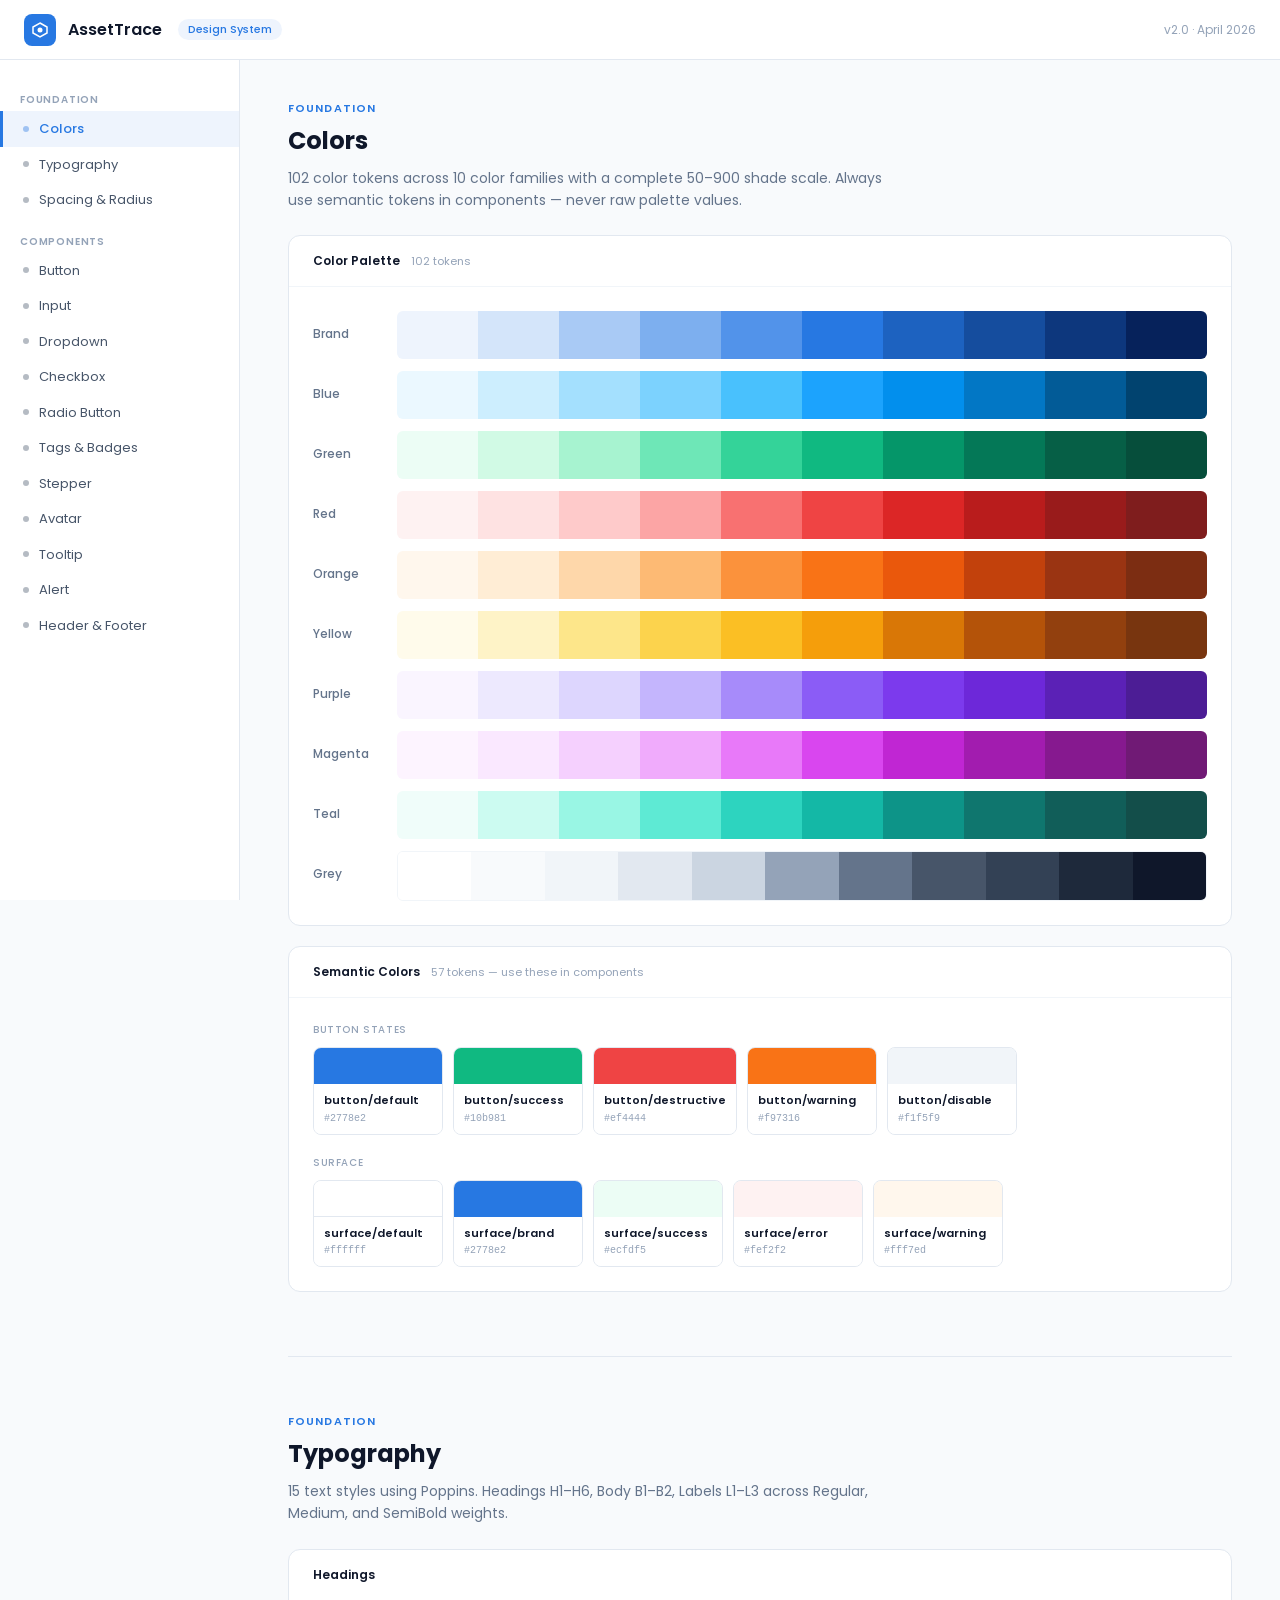
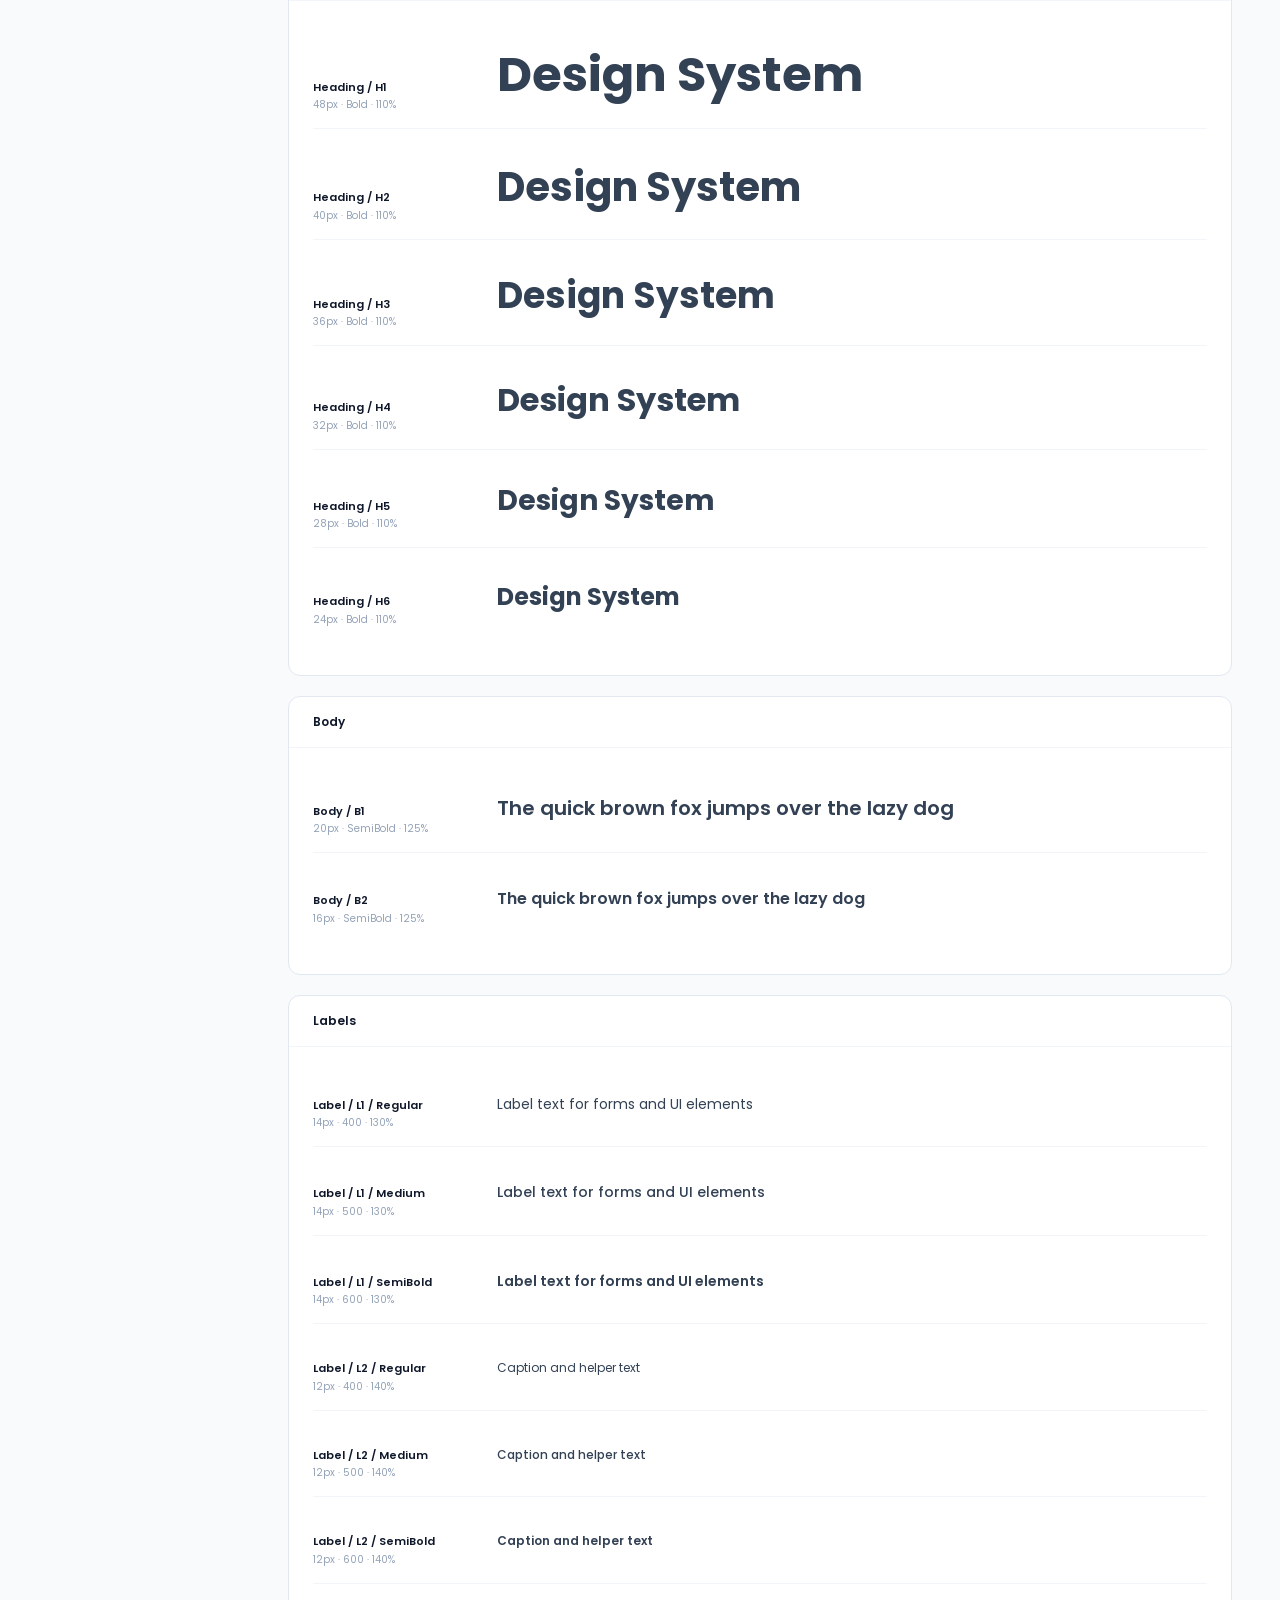
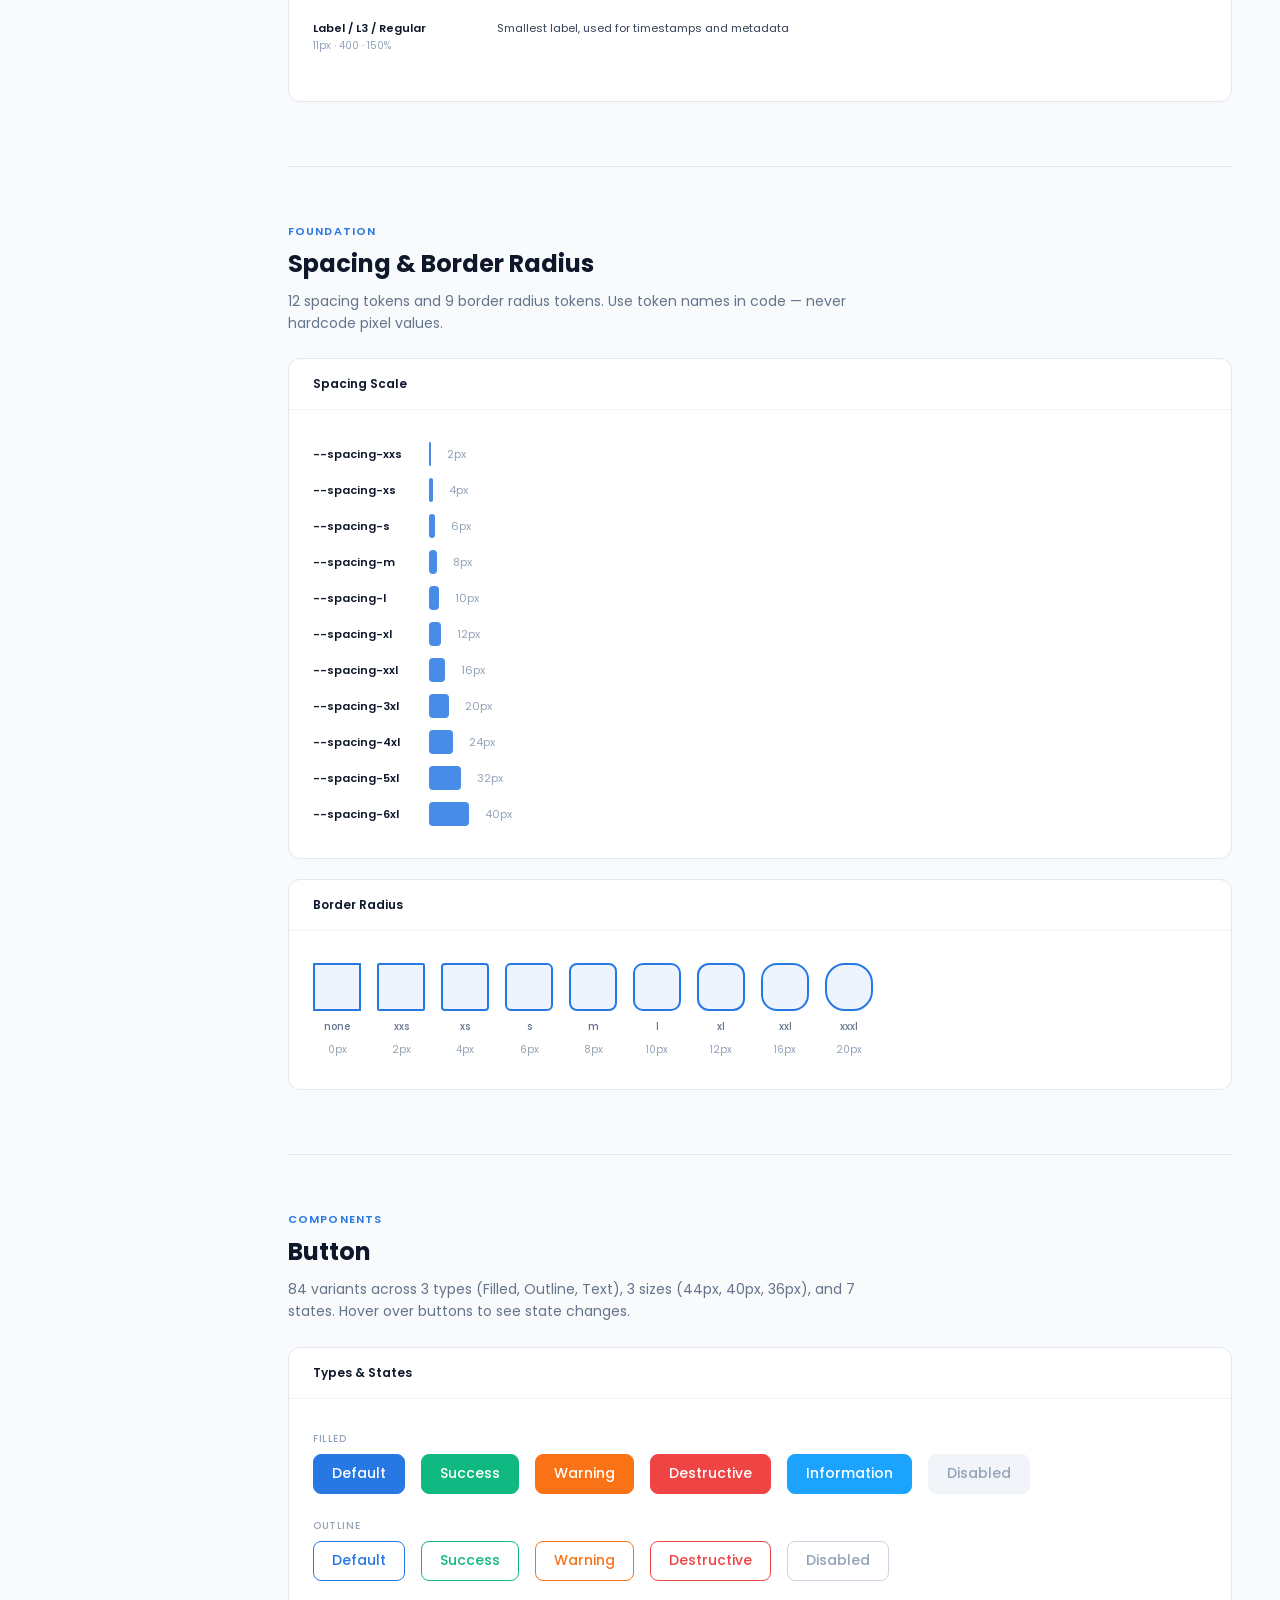
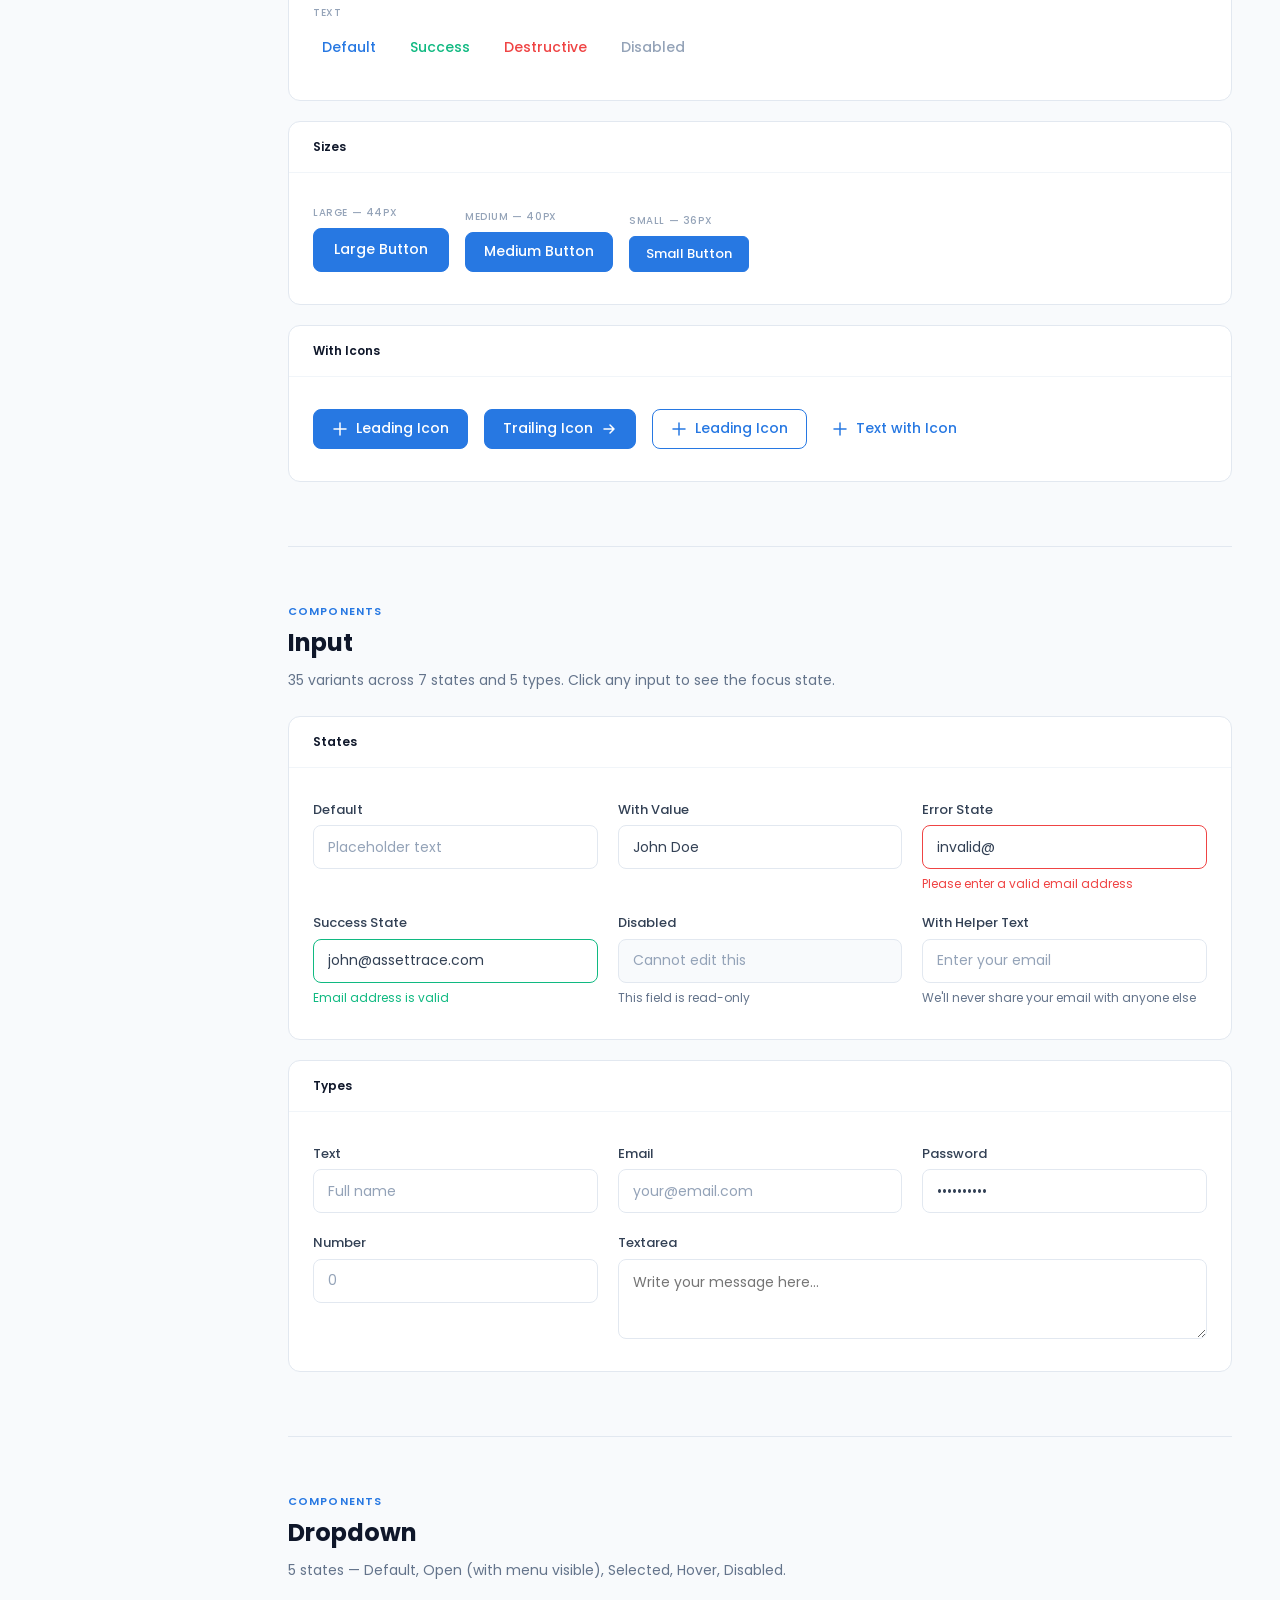
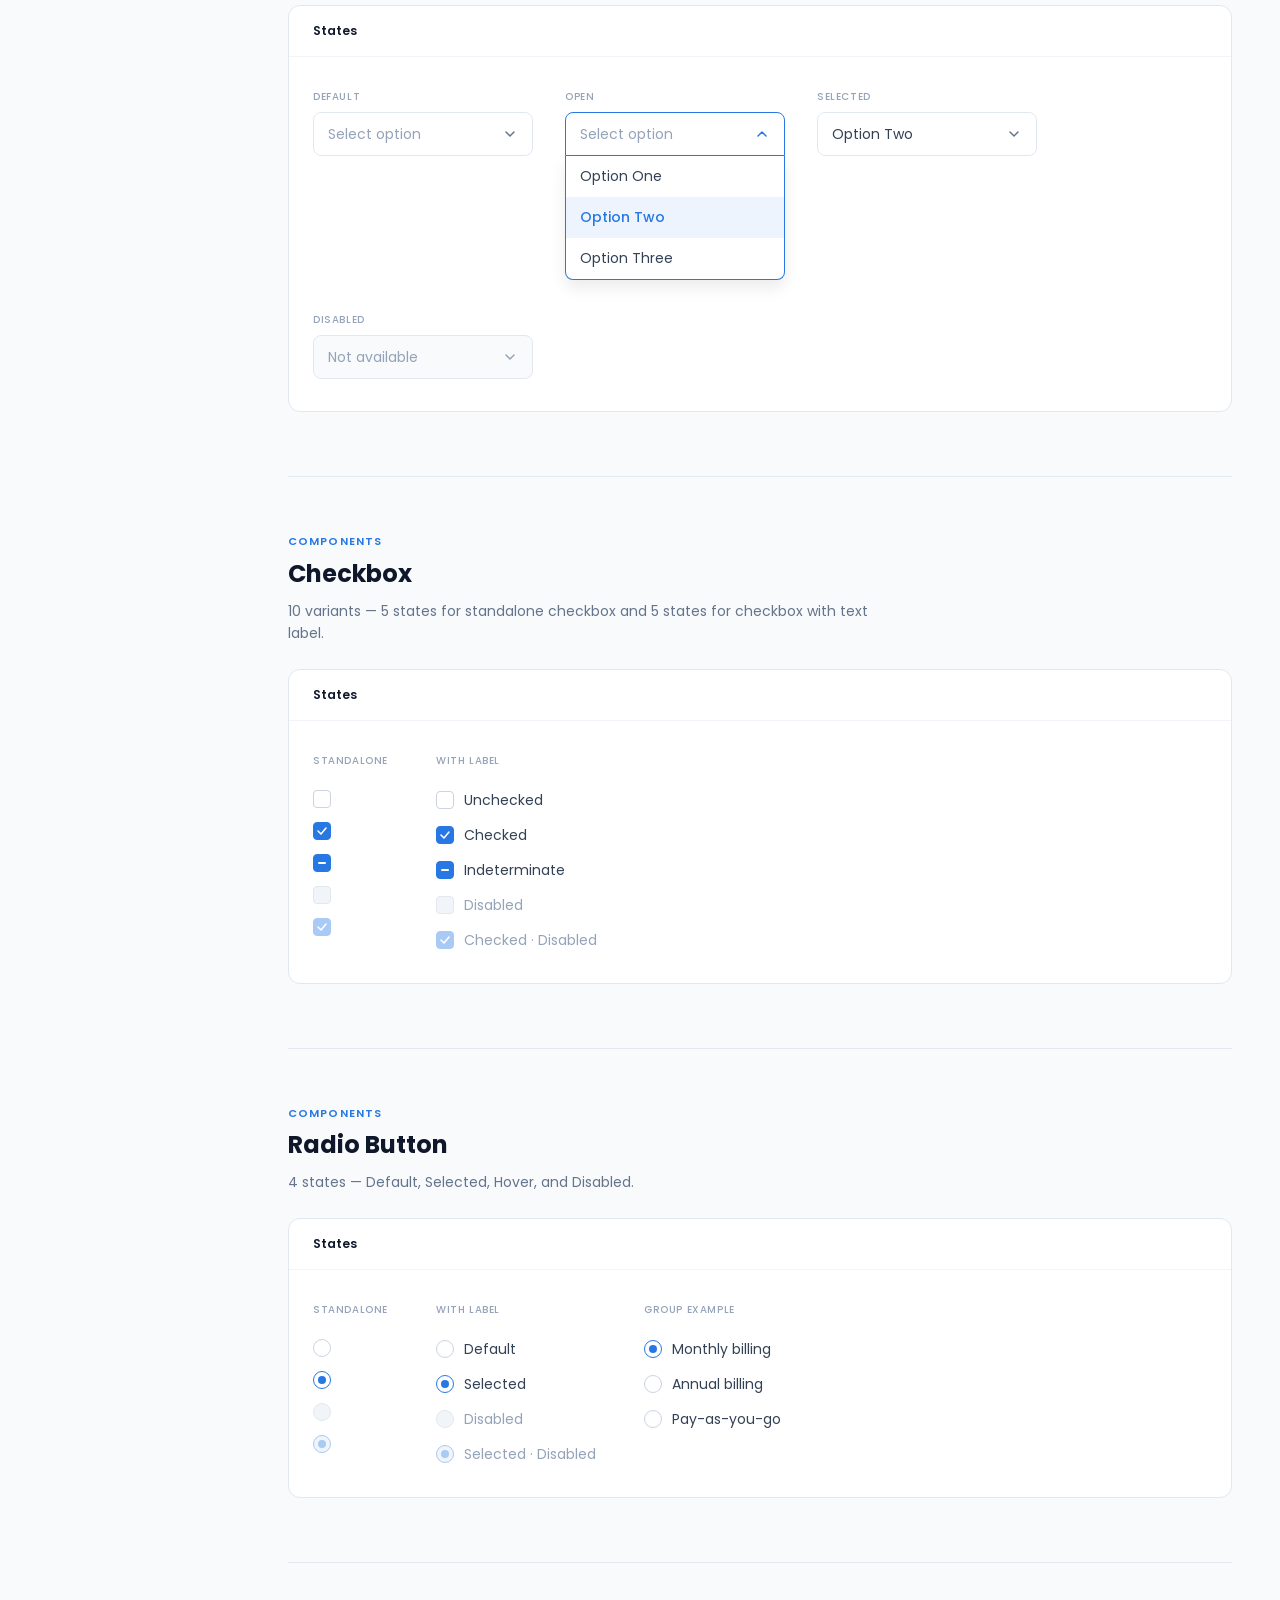
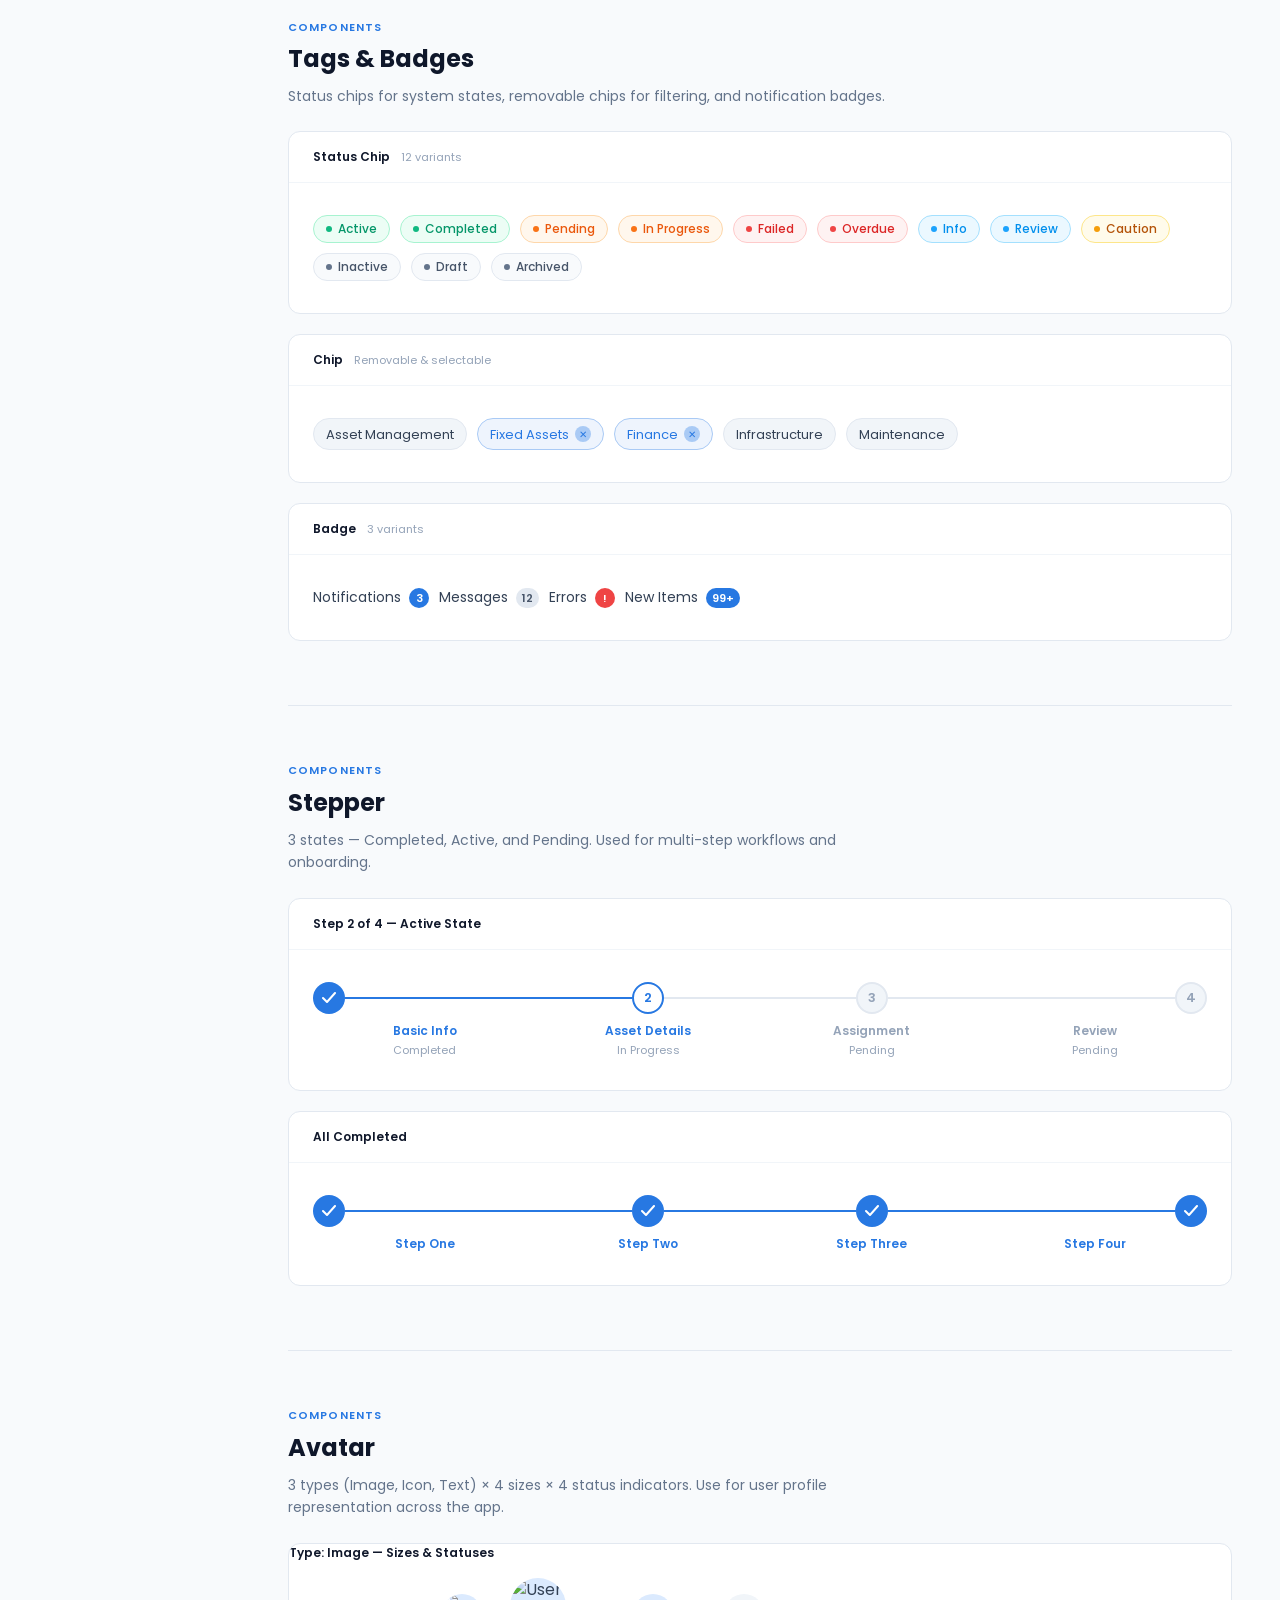
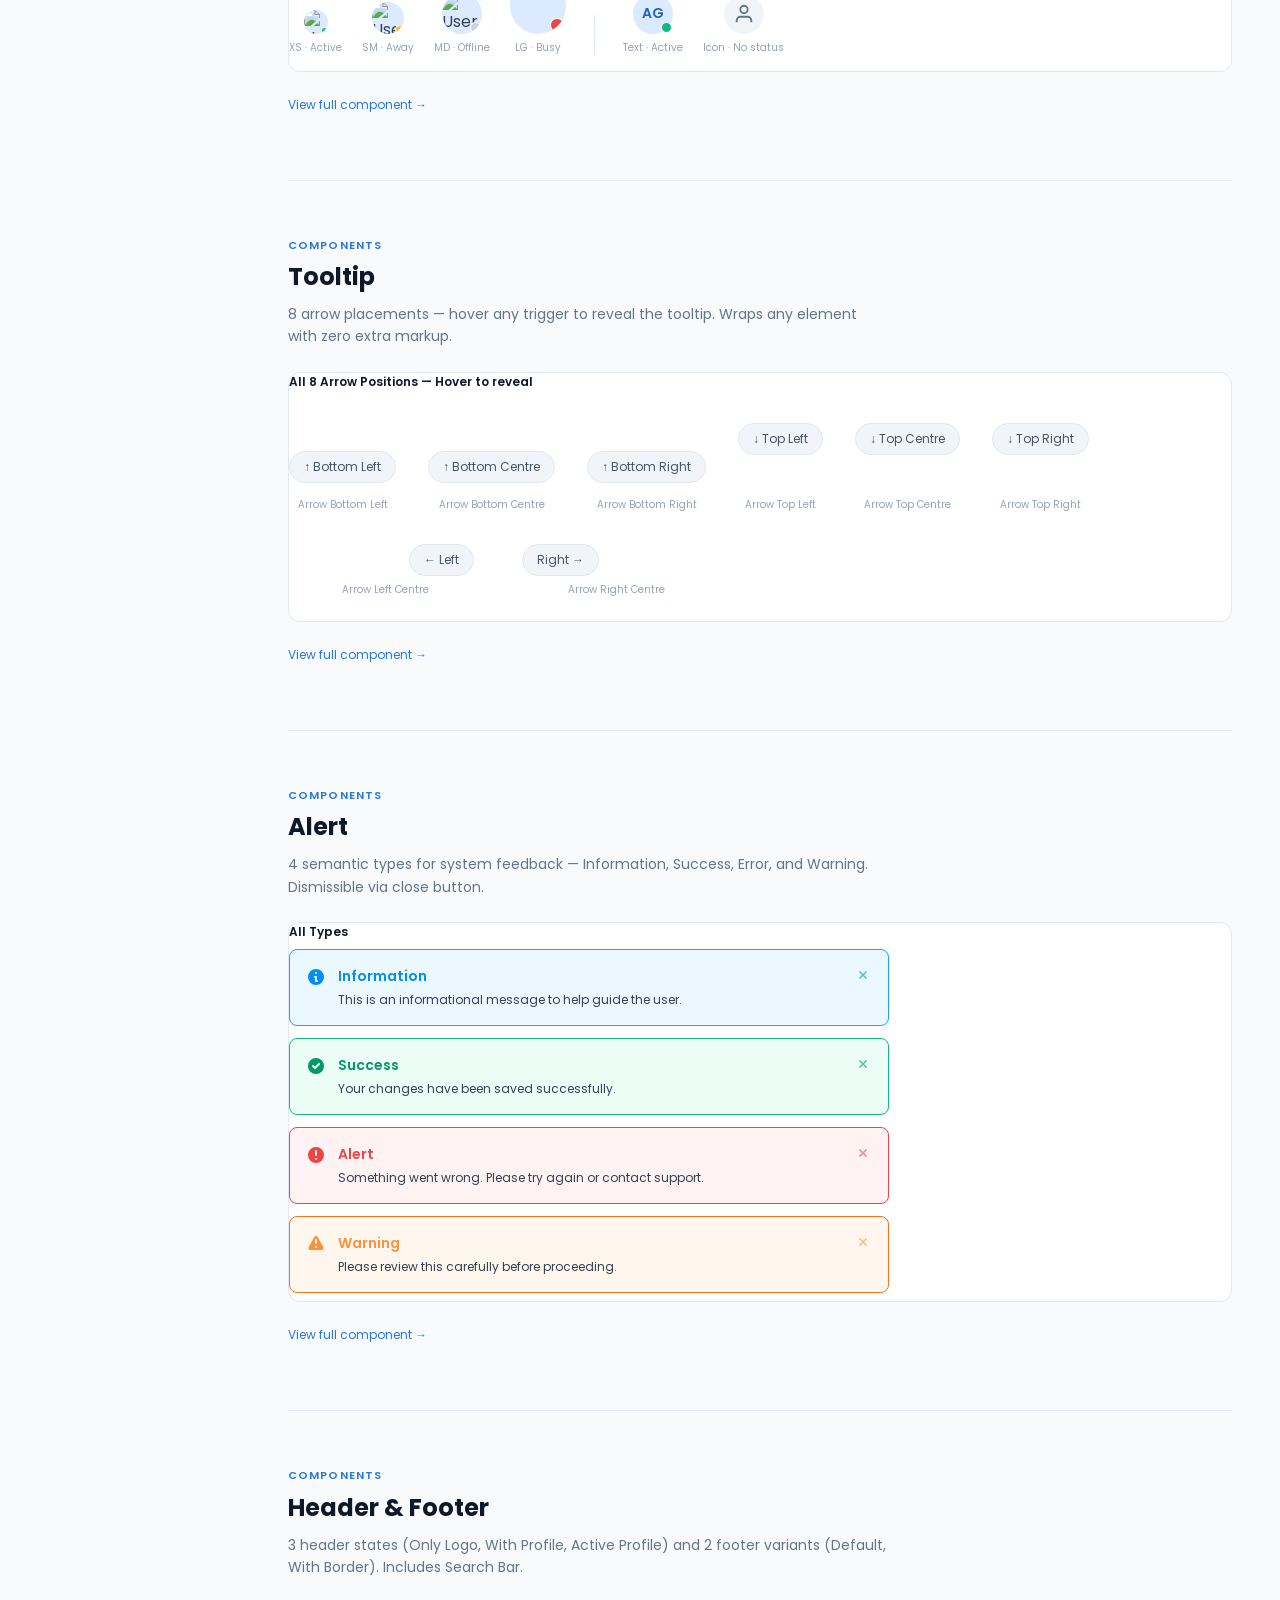
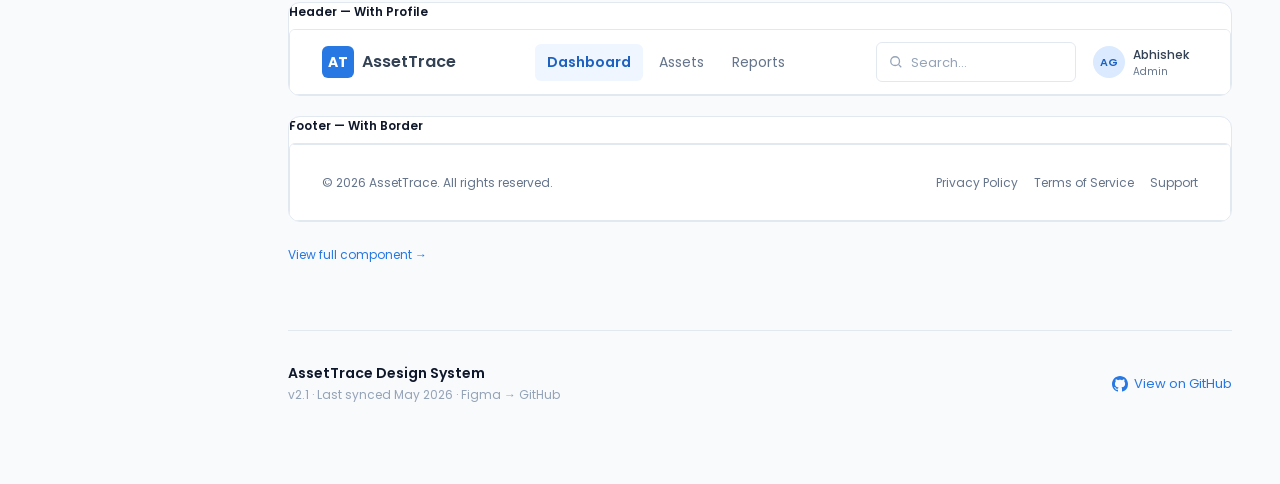
==== commit 9f0e663e: "feat: add 4 new components from Figma Design System v2.0 New components synced from Figma (9ZxqE7G7O" ====
--- a/index.html
+++ b/index.html
@@ -519,6 +519,10 @@
         <a class="sidebar-link" href="#radio"><span class="sidebar-dot"></span>Radio Button</a>
         <a class="sidebar-link" href="#tags"><span class="sidebar-dot"></span>Tags &amp; Badges</a>
         <a class="sidebar-link" href="#stepper"><span class="sidebar-dot"></span>Stepper</a>
+        <a class="sidebar-link" href="#avatar"><span class="sidebar-dot"></span>Avatar</a>
+        <a class="sidebar-link" href="#tooltip"><span class="sidebar-dot"></span>Tooltip</a>
+        <a class="sidebar-link" href="#alert"><span class="sidebar-dot"></span>Alert</a>
+        <a class="sidebar-link" href="#header-footer"><span class="sidebar-dot"></span>Header &amp; Footer</a>
       </div>
     </nav>
 
@@ -1417,11 +1421,259 @@
         </div>
       </section>
 
+
+      <div class="big-divider"></div>
+
+      <!-- ── AVATAR ─────────────────────────────────────────── -->
+      <section class="section" id="avatar">
+        <div class="section-header">
+          <div class="section-eyebrow">Components</div>
+          <h2 class="section-title">Avatar</h2>
+          <p class="section-desc">3 types (Image, Icon, Text) × 4 sizes × 4 status indicators. Use for user profile representation across the app.</p>
+        </div>
+        <div class="card">
+          <div class="card-label">Type: Image — Sizes &amp; Statuses</div>
+          <div style="display:flex;flex-wrap:wrap;gap:20px;align-items:flex-end;padding:16px 0;">
+            <div style="display:flex;flex-direction:column;align-items:center;gap:6px;">
+              <div style="position:relative;display:inline-flex;align-items:center;justify-content:center;border-radius:50%;width:24px;height:24px;overflow:hidden;background:#dbeafe;">
+                <img src="https://i.pravatar.cc/56?img=1" alt="User" style="width:100%;height:100%;object-fit:cover;border-radius:50%;">
+                <span style="position:absolute;bottom:0;right:0;width:7px;height:7px;background:#10b981;border-radius:50%;border:1.5px solid #fff;"></span>
+              </div>
+              <span style="font-size:10px;color:#94a3b8;">XS · Active</span>
+            </div>
+            <div style="display:flex;flex-direction:column;align-items:center;gap:6px;">
+              <div style="position:relative;display:inline-flex;align-items:center;justify-content:center;border-radius:50%;width:32px;height:32px;overflow:hidden;background:#dbeafe;">
+                <img src="https://i.pravatar.cc/56?img=2" alt="User" style="width:100%;height:100%;object-fit:cover;border-radius:50%;">
+                <span style="position:absolute;bottom:0;right:0;width:9px;height:9px;background:#fbbf24;border-radius:50%;border:1.5px solid #fff;"></span>
+              </div>
+              <span style="font-size:10px;color:#94a3b8;">SM · Away</span>
+            </div>
+            <div style="display:flex;flex-direction:column;align-items:center;gap:6px;">
+              <div style="position:relative;display:inline-flex;align-items:center;justify-content:center;border-radius:50%;width:40px;height:40px;overflow:hidden;background:#dbeafe;">
+                <img src="https://i.pravatar.cc/56?img=3" alt="User" style="width:100%;height:100%;object-fit:cover;border-radius:50%;">
+                <span style="position:absolute;bottom:1px;right:1px;width:11px;height:11px;background:#cbd5e1;border-radius:50%;border:1.5px solid #fff;"></span>
+              </div>
+              <span style="font-size:10px;color:#94a3b8;">MD · Offline</span>
+            </div>
+            <div style="display:flex;flex-direction:column;align-items:center;gap:6px;">
+              <div style="position:relative;display:inline-flex;align-items:center;justify-content:center;border-radius:50%;width:56px;height:56px;overflow:hidden;background:#dbeafe;">
+                <img src="https://i.pravatar.cc/56?img=4" alt="User" style="width:100%;height:100%;object-fit:cover;border-radius:50%;">
+                <span style="position:absolute;bottom:2px;right:2px;width:14px;height:14px;background:#ef4444;border-radius:50%;border:1.5px solid #fff;"></span>
+              </div>
+              <span style="font-size:10px;color:#94a3b8;">LG · Busy</span>
+            </div>
+            <div style="width:1px;height:40px;background:#e2e8f0;margin:0 8px;"></div>
+            <div style="display:flex;flex-direction:column;align-items:center;gap:6px;">
+              <div style="position:relative;display:inline-flex;align-items:center;justify-content:center;border-radius:50%;width:40px;height:40px;background:#dbeafe;font-family:'Poppins',sans-serif;font-weight:600;font-size:14px;color:#1d62c0;">AG
+                <span style="position:absolute;bottom:1px;right:1px;width:11px;height:11px;background:#10b981;border-radius:50%;border:1.5px solid #fff;"></span>
+              </div>
+              <span style="font-size:10px;color:#94a3b8;">Text · Active</span>
+            </div>
+            <div style="display:flex;flex-direction:column;align-items:center;gap:6px;">
+              <div style="display:inline-flex;align-items:center;justify-content:center;border-radius:50%;width:40px;height:40px;background:#f1f5f9;color:#64748b;">
+                <svg width="22" height="22" viewBox="0 0 24 24" fill="none" stroke="currentColor" stroke-width="2"><path d="M20 21v-2a4 4 0 0 0-4-4H8a4 4 0 0 0-4 4v2"/><circle cx="12" cy="7" r="4"/></svg>
+              </div>
+              <span style="font-size:10px;color:#94a3b8;">Icon · No status</span>
+            </div>
+          </div>
+        </div>
+        <div style="margin-top:8px;">
+          <a href="components/avatar/avatar.html" style="font-size:12px;color:#2778e2;text-decoration:none;">View full component →</a>
+        </div>
+      </section>
+
+      <div class="big-divider"></div>
+
+      <!-- ── TOOLTIP ─────────────────────────────────────────── -->
+      <section class="section" id="tooltip">
+        <div class="section-header">
+          <div class="section-eyebrow">Components</div>
+          <h2 class="section-title">Tooltip</h2>
+          <p class="section-desc">8 arrow placements — hover any trigger to reveal the tooltip. Wraps any element with zero extra markup.</p>
+        </div>
+        <div class="card">
+          <div class="card-label">All 8 Arrow Positions — Hover to reveal</div>
+          <div style="display:flex;flex-wrap:wrap;gap:32px;padding:24px 0;align-items:center;">
+            <style>
+              .tt-wrap{position:relative;display:inline-block;}
+              .tt-wrap .tt{position:absolute;z-index:100;display:inline-flex;padding:8px 12px;background:#334155;color:#fff;border-radius:6px;font-family:'Poppins',sans-serif;font-size:11px;white-space:nowrap;pointer-events:none;opacity:0;visibility:hidden;transition:opacity .15s;box-shadow:0 4px 12px rgba(0,0,0,.15);}
+              .tt-wrap .tt::after{content:'';position:absolute;width:0;height:0;border:5px solid transparent;}
+              .tt-wrap:hover .tt{opacity:1;visibility:visible;}
+              .tt-bl{bottom:calc(100% + 8px);left:0;}.tt-bl::after{top:100%;left:12px;border-top-color:#334155;}
+              .tt-bc{bottom:calc(100% + 8px);left:50%;transform:translateX(-50%);}.tt-bc::after{top:100%;left:50%;transform:translateX(-50%);border-top-color:#334155;}
+              .tt-br{bottom:calc(100% + 8px);right:0;}.tt-br::after{top:100%;right:12px;border-top-color:#334155;}
+              .tt-tl{top:calc(100% + 8px);left:0;}.tt-tl::after{bottom:100%;left:12px;border-bottom-color:#334155;}
+              .tt-tc{top:calc(100% + 8px);left:50%;transform:translateX(-50%);}.tt-tc::after{bottom:100%;left:50%;transform:translateX(-50%);border-bottom-color:#334155;}
+              .tt-tr{top:calc(100% + 8px);right:0;}.tt-tr::after{bottom:100%;right:12px;border-bottom-color:#334155;}
+              .tt-lc{right:calc(100% + 8px);top:50%;transform:translateY(-50%);}.tt-lc::after{left:100%;top:50%;transform:translateY(-50%);border-left-color:#334155;}
+              .tt-rc{left:calc(100% + 8px);top:50%;transform:translateY(-50%);}.tt-rc::after{right:100%;top:50%;transform:translateY(-50%);border-right-color:#334155;}
+              .tt-trigger{display:inline-flex;align-items:center;padding:6px 14px;background:#f1f5f9;border-radius:20px;font-size:12px;color:#475569;border:1px solid #e2e8f0;cursor:default;font-family:'Poppins',sans-serif;}
+            </style>
+            <div style="display:flex;flex-direction:column;align-items:center;gap:6px;">
+              <div class="tt-wrap" style="padding:36px 0 8px;">
+                <span class="tt-trigger">↑ Bottom Left</span>
+                <div class="tt tt-bl">Bottom Left</div>
+              </div><span style="font-size:10px;color:#94a3b8;">Arrow Bottom Left</span>
+            </div>
+            <div style="display:flex;flex-direction:column;align-items:center;gap:6px;">
+              <div class="tt-wrap" style="padding:36px 0 8px;">
+                <span class="tt-trigger">↑ Bottom Centre</span>
+                <div class="tt tt-bc">Bottom Centre</div>
+              </div><span style="font-size:10px;color:#94a3b8;">Arrow Bottom Centre</span>
+            </div>
+            <div style="display:flex;flex-direction:column;align-items:center;gap:6px;">
+              <div class="tt-wrap" style="padding:36px 0 8px;">
+                <span class="tt-trigger">↑ Bottom Right</span>
+                <div class="tt tt-br">Bottom Right</div>
+              </div><span style="font-size:10px;color:#94a3b8;">Arrow Bottom Right</span>
+            </div>
+            <div style="display:flex;flex-direction:column;align-items:center;gap:6px;">
+              <div class="tt-wrap" style="padding:8px 0 36px;">
+                <span class="tt-trigger">↓ Top Left</span>
+                <div class="tt tt-tl">Top Left</div>
+              </div><span style="font-size:10px;color:#94a3b8;">Arrow Top Left</span>
+            </div>
+            <div style="display:flex;flex-direction:column;align-items:center;gap:6px;">
+              <div class="tt-wrap" style="padding:8px 0 36px;">
+                <span class="tt-trigger">↓ Top Centre</span>
+                <div class="tt tt-tc">Top Centre</div>
+              </div><span style="font-size:10px;color:#94a3b8;">Arrow Top Centre</span>
+            </div>
+            <div style="display:flex;flex-direction:column;align-items:center;gap:6px;">
+              <div class="tt-wrap" style="padding:8px 0 36px;">
+                <span class="tt-trigger">↓ Top Right</span>
+                <div class="tt tt-tr">Top Right</div>
+              </div><span style="font-size:10px;color:#94a3b8;">Arrow Top Right</span>
+            </div>
+            <div style="display:flex;flex-direction:column;align-items:center;gap:6px;">
+              <div class="tt-wrap" style="padding:0 8px 0 120px;">
+                <span class="tt-trigger">← Left</span>
+                <div class="tt tt-lc">Left Centre</div>
+              </div><span style="font-size:10px;color:#94a3b8;">Arrow Left Centre</span>
+            </div>
+            <div style="display:flex;flex-direction:column;align-items:center;gap:6px;">
+              <div class="tt-wrap" style="padding:0 120px 0 8px;">
+                <span class="tt-trigger">Right →</span>
+                <div class="tt tt-rc">Right Centre</div>
+              </div><span style="font-size:10px;color:#94a3b8;">Arrow Right Centre</span>
+            </div>
+          </div>
+        </div>
+        <div style="margin-top:8px;">
+          <a href="components/tooltip/tooltip.html" style="font-size:12px;color:#2778e2;text-decoration:none;">View full component →</a>
+        </div>
+      </section>
+
+      <div class="big-divider"></div>
+
+      <!-- ── ALERT ─────────────────────────────────────────── -->
+      <section class="section" id="alert">
+        <div class="section-header">
+          <div class="section-eyebrow">Components</div>
+          <h2 class="section-title">Alert</h2>
+          <p class="section-desc">4 semantic types for system feedback — Information, Success, Error, and Warning. Dismissible via close button.</p>
+        </div>
+        <div class="card">
+          <div class="card-label">All Types</div>
+          <div style="display:flex;flex-direction:column;gap:12px;padding:8px 0;">
+            <style>
+              .al{display:flex;align-items:flex-start;gap:12px;padding:16px;border-radius:8px;border:1px solid;max-width:600px;font-family:'Poppins',sans-serif;}
+              .al__icon{flex-shrink:0;width:20px;height:20px;margin-top:1px;}
+              .al__body{flex:1;}
+              .al__title{font-size:14px;font-weight:600;margin:0 0 4px;}
+              .al__msg{font-size:12px;margin:0;color:#334155;line-height:1.5;}
+              .al__x{flex-shrink:0;background:none;border:none;cursor:pointer;opacity:.6;padding:2px;border-radius:2px;}
+              .al__x:hover{opacity:1;}
+              .al--info{background:#ebf8ff;border-color:#1ca3fd;} .al--info .al__icon,.al--info .al__title,.al--info .al__x{color:#028fed;}
+              .al--suc{background:#ecfdf5;border-color:#10b981;} .al--suc .al__icon,.al--suc .al__title,.al--suc .al__x{color:#059669;}
+              .al--err{background:#fef2f2;border-color:#ef4444;} .al--err .al__icon,.al--err .al__title,.al--err .al__x{color:#ef4444;}
+              .al--wrn{background:#fff7ed;border-color:#f97316;} .al--wrn .al__icon,.al--wrn .al__title,.al--wrn .al__x{color:#fb923c;}
+            </style>
+            <div class="al al--info">
+              <svg class="al__icon" viewBox="0 0 20 20" fill="currentColor"><path fill-rule="evenodd" d="M18 10a8 8 0 11-16 0 8 8 0 0116 0zm-7-4a1 1 0 11-2 0 1 1 0 012 0zM9 9a1 1 0 000 2v3a1 1 0 001 1h1a1 1 0 100-2v-3a1 1 0 00-1-1H9z" clip-rule="evenodd"/></svg>
+              <div class="al__body"><p class="al__title">Information</p><p class="al__msg">This is an informational message to help guide the user.</p></div>
+              <button class="al__x" onclick="this.closest('.al').style.display='none'" aria-label="Close"><svg width="14" height="14" viewBox="0 0 16 16" fill="none" stroke="currentColor" stroke-width="2"><path d="M4 4l8 8M12 4l-8 8"/></svg></button>
+            </div>
+            <div class="al al--suc">
+              <svg class="al__icon" viewBox="0 0 20 20" fill="currentColor"><path fill-rule="evenodd" d="M10 18a8 8 0 100-16 8 8 0 000 16zm3.707-9.293a1 1 0 00-1.414-1.414L9 10.586 7.707 9.293a1 1 0 00-1.414 1.414l2 2a1 1 0 001.414 0l4-4z" clip-rule="evenodd"/></svg>
+              <div class="al__body"><p class="al__title">Success</p><p class="al__msg">Your changes have been saved successfully.</p></div>
+              <button class="al__x" onclick="this.closest('.al').style.display='none'" aria-label="Close"><svg width="14" height="14" viewBox="0 0 16 16" fill="none" stroke="currentColor" stroke-width="2"><path d="M4 4l8 8M12 4l-8 8"/></svg></button>
+            </div>
+            <div class="al al--err">
+              <svg class="al__icon" viewBox="0 0 20 20" fill="currentColor"><path fill-rule="evenodd" d="M18 10a8 8 0 11-16 0 8 8 0 0116 0zm-7 4a1 1 0 11-2 0 1 1 0 012 0zm-1-9a1 1 0 00-1 1v4a1 1 0 102 0V6a1 1 0 00-1-1z" clip-rule="evenodd"/></svg>
+              <div class="al__body"><p class="al__title">Alert</p><p class="al__msg">Something went wrong. Please try again or contact support.</p></div>
+              <button class="al__x" onclick="this.closest('.al').style.display='none'" aria-label="Close"><svg width="14" height="14" viewBox="0 0 16 16" fill="none" stroke="currentColor" stroke-width="2"><path d="M4 4l8 8M12 4l-8 8"/></svg></button>
+            </div>
+            <div class="al al--wrn">
+              <svg class="al__icon" viewBox="0 0 20 20" fill="currentColor"><path fill-rule="evenodd" d="M8.257 3.099c.765-1.36 2.722-1.36 3.486 0l5.58 9.92c.75 1.334-.213 2.98-1.742 2.98H4.42c-1.53 0-2.493-1.646-1.743-2.98l5.58-9.92zM11 13a1 1 0 11-2 0 1 1 0 012 0zm-1-8a1 1 0 00-1 1v3a1 1 0 002 0V6a1 1 0 00-1-1z" clip-rule="evenodd"/></svg>
+              <div class="al__body"><p class="al__title">Warning</p><p class="al__msg">Please review this carefully before proceeding.</p></div>
+              <button class="al__x" onclick="this.closest('.al').style.display='none'" aria-label="Close"><svg width="14" height="14" viewBox="0 0 16 16" fill="none" stroke="currentColor" stroke-width="2"><path d="M4 4l8 8M12 4l-8 8"/></svg></button>
+            </div>
+          </div>
+        </div>
+        <div style="margin-top:8px;">
+          <a href="components/alert/alert.html" style="font-size:12px;color:#2778e2;text-decoration:none;">View full component →</a>
+        </div>
+      </section>
+
+      <div class="big-divider"></div>
+
+      <!-- ── HEADER & FOOTER ───────────────────────────────── -->
+      <section class="section" id="header-footer">
+        <div class="section-header">
+          <div class="section-eyebrow">Components</div>
+          <h2 class="section-title">Header &amp; Footer</h2>
+          <p class="section-desc">3 header states (Only Logo, With Profile, Active Profile) and 2 footer variants (Default, With Border). Includes Search Bar.</p>
+        </div>
+        <div class="card">
+          <div class="card-label">Header — With Profile</div>
+          <div style="border:1px solid #e2e8f0;border-radius:6px;overflow:hidden;margin-top:8px;">
+            <header style="display:flex;align-items:center;justify-content:space-between;padding:0 32px;height:64px;background:#fff;font-family:'Poppins',sans-serif;">
+              <a href="#" style="display:flex;align-items:center;gap:8px;text-decoration:none;">
+                <div style="width:32px;height:32px;background:#2778e2;border-radius:6px;display:flex;align-items:center;justify-content:center;color:#fff;font-weight:700;font-size:14px;font-family:'Poppins',sans-serif;">AT</div>
+                <span style="font-size:16px;font-weight:600;color:#334155;">AssetTrace</span>
+              </a>
+              <nav style="display:flex;gap:4px;">
+                <a href="#" style="display:inline-flex;align-items:center;padding:8px 12px;border-radius:6px;font-size:14px;font-weight:600;color:#1d62c0;background:#eff6ff;text-decoration:none;">Dashboard</a>
+                <a href="#" style="display:inline-flex;align-items:center;padding:8px 12px;border-radius:6px;font-size:14px;color:#64748b;text-decoration:none;">Assets</a>
+                <a href="#" style="display:inline-flex;align-items:center;padding:8px 12px;border-radius:6px;font-size:14px;color:#64748b;text-decoration:none;">Reports</a>
+              </nav>
+              <div style="display:flex;align-items:center;gap:12px;">
+                <div style="display:flex;align-items:center;gap:8px;padding:0 12px;height:40px;border:1px solid #e2e8f0;border-radius:6px;background:#fff;width:200px;">
+                  <svg width="14" height="14" viewBox="0 0 16 16" fill="none" stroke="#94a3b8" stroke-width="1.5"><circle cx="7" cy="7" r="5"/><path d="M11 11l3 3"/></svg>
+                  <span style="font-size:13px;color:#94a3b8;font-family:'Poppins',sans-serif;">Search…</span>
+                </div>
+                <div style="display:flex;align-items:center;gap:8px;padding:4px 8px 4px 4px;border-radius:6px;cursor:pointer;border:1px solid transparent;">
+                  <div style="width:32px;height:32px;border-radius:50%;background:#dbeafe;color:#1d62c0;font-size:11px;font-weight:600;display:inline-flex;align-items:center;justify-content:center;font-family:'Poppins',sans-serif;">AG</div>
+                  <div><div style="font-size:12px;font-weight:500;color:#334155;">Abhishek</div><div style="font-size:10px;color:#64748b;">Admin</div></div>
+                </div>
+              </div>
+            </header>
+          </div>
+        </div>
+        <div class="card" style="margin-top:12px;">
+          <div class="card-label">Footer — With Border</div>
+          <div style="border:1px solid #e2e8f0;border-radius:6px;overflow:hidden;margin-top:8px;">
+            <footer style="display:flex;align-items:center;justify-content:space-between;padding:0 32px;height:76px;background:#fff;border-top:1px solid #e2e8f0;font-family:'Poppins',sans-serif;">
+              <span style="font-size:12px;color:#64748b;">© 2026 AssetTrace. All rights reserved.</span>
+              <nav style="display:flex;gap:16px;">
+                <a href="#" style="font-size:12px;color:#64748b;text-decoration:none;">Privacy Policy</a>
+                <a href="#" style="font-size:12px;color:#64748b;text-decoration:none;">Terms of Service</a>
+                <a href="#" style="font-size:12px;color:#64748b;text-decoration:none;">Support</a>
+              </nav>
+            </footer>
+          </div>
+        </div>
+        <div style="margin-top:8px;">
+          <a href="components/header-footer/header-footer.html" style="font-size:12px;color:#2778e2;text-decoration:none;">View full component →</a>
+        </div>
+      </section>
+
       <!-- Footer -->
       <div style="border-top: 1px solid #e2e8f0; padding-top: 32px; margin-top: 32px; display:flex; justify-content:space-between; align-items:center;">
         <div>
           <div style="font-size:14px; font-weight:600; color:#0f172a;">AssetTrace Design System</div>
-          <div style="font-size:12px; color:#94a3b8; margin-top:2px;">v2.0 · Last synced April 2026 · Figma → GitHub</div>
+          <div style="font-size:12px; color:#94a3b8; margin-top:2px;">v2.1 · Last synced May 2026 · Figma → GitHub</div>
         </div>
         <a href="https://github.com/abhishekraj031-lab/assettrace-design-system" target="_blank"
            style="font-size:13px; color:#2778e2; text-decoration:none; display:flex; align-items:center; gap:6px;">
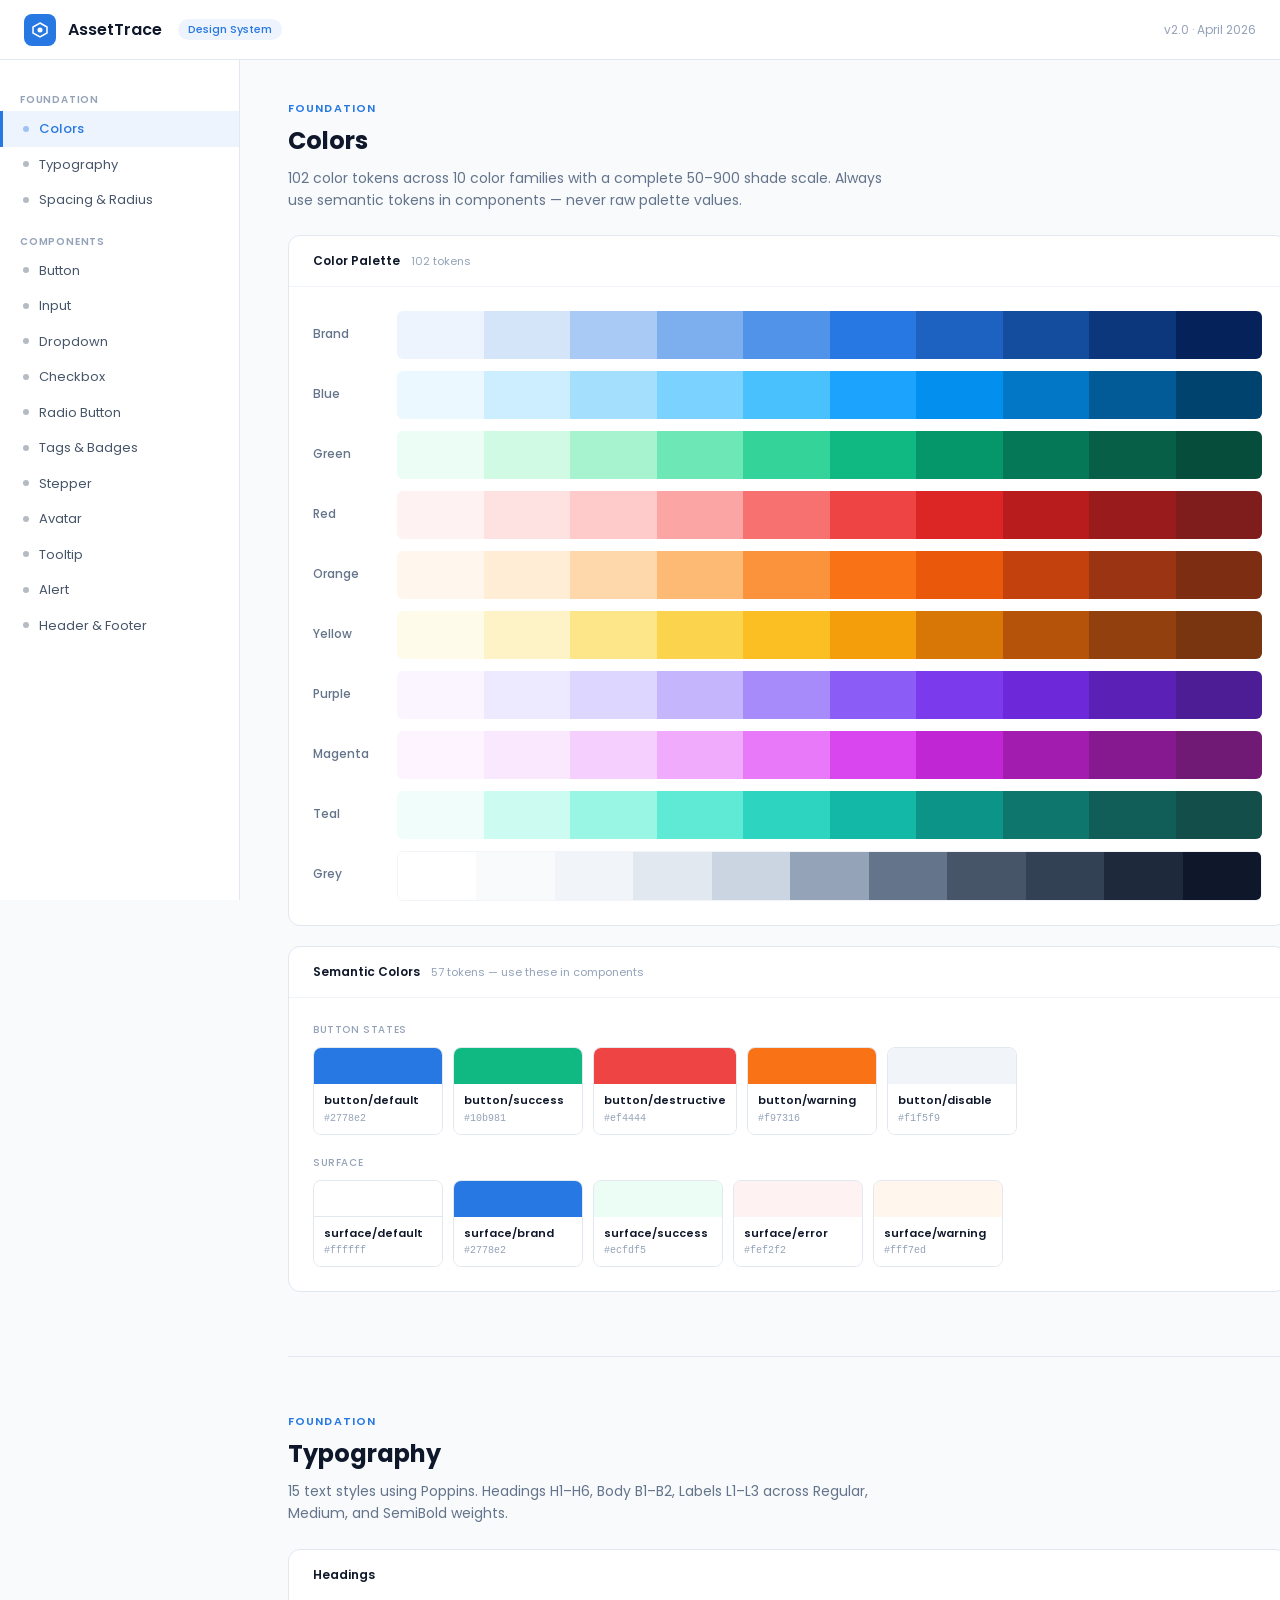
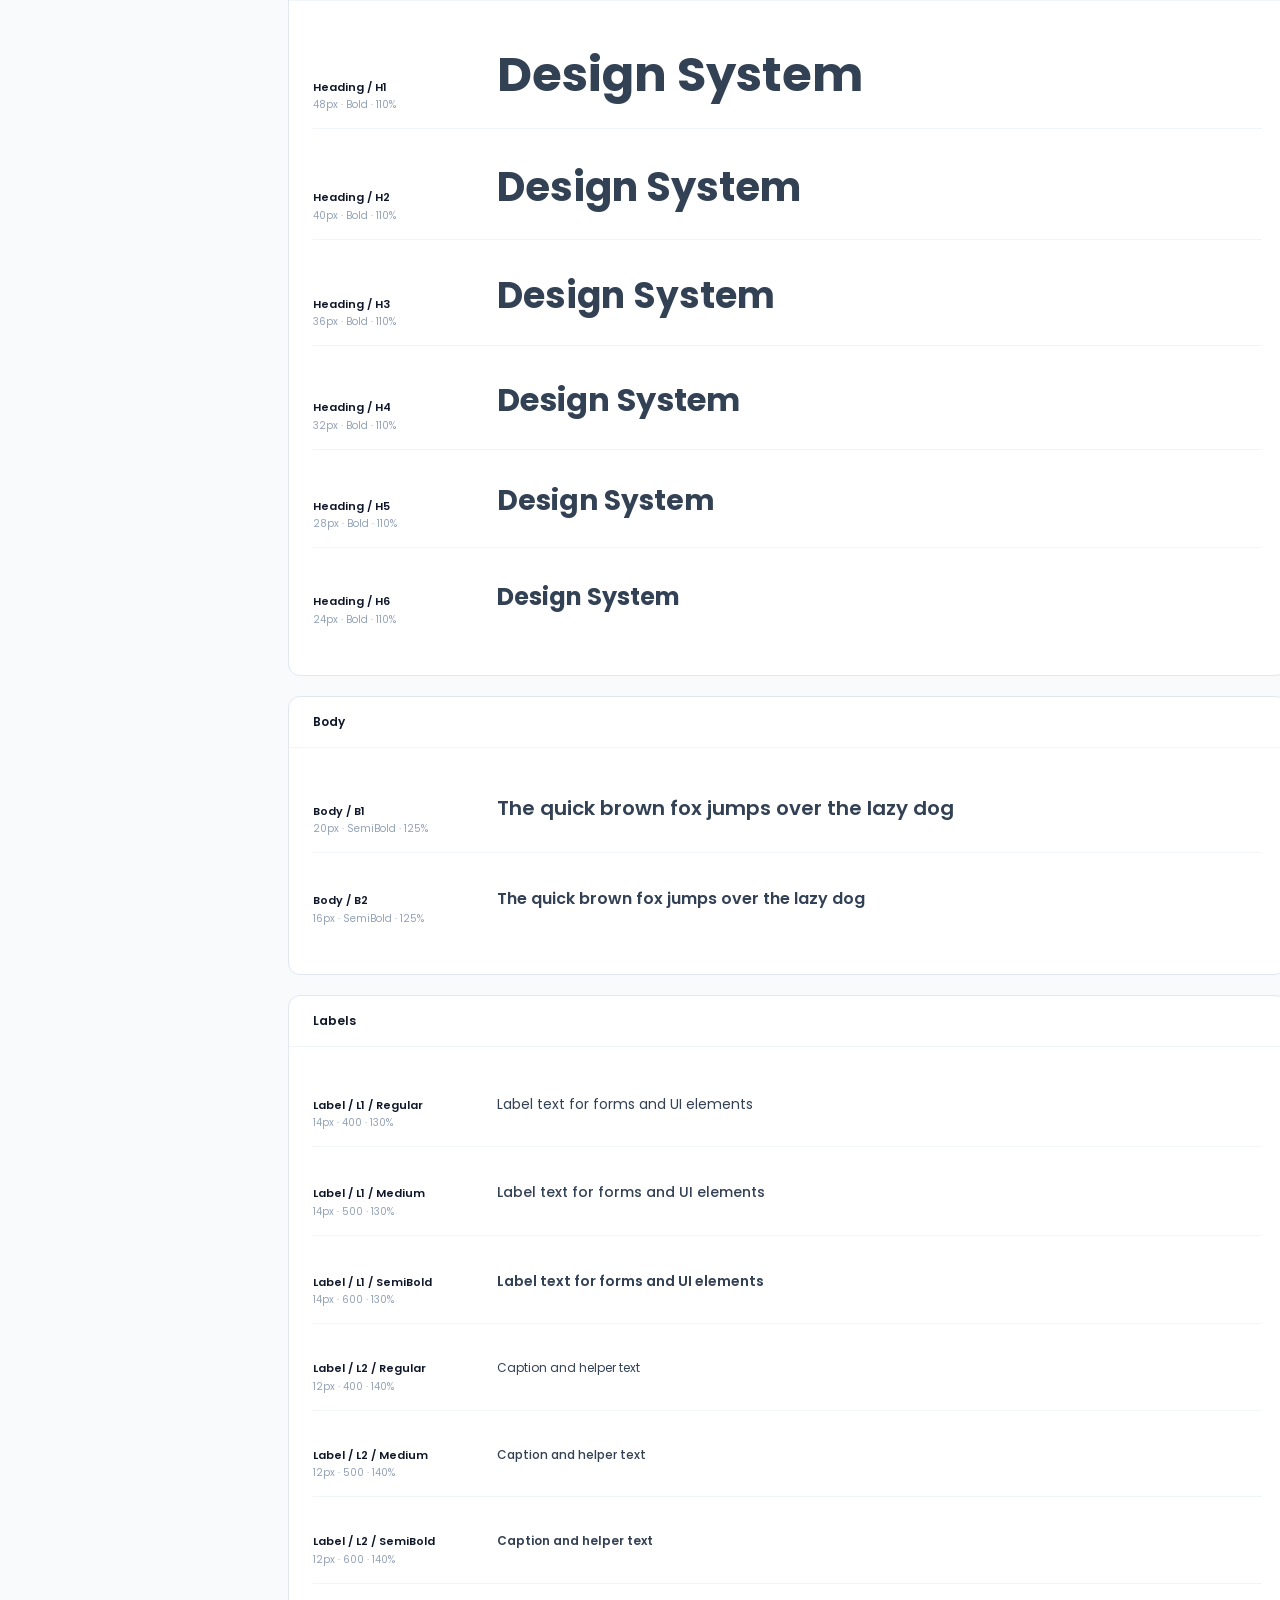
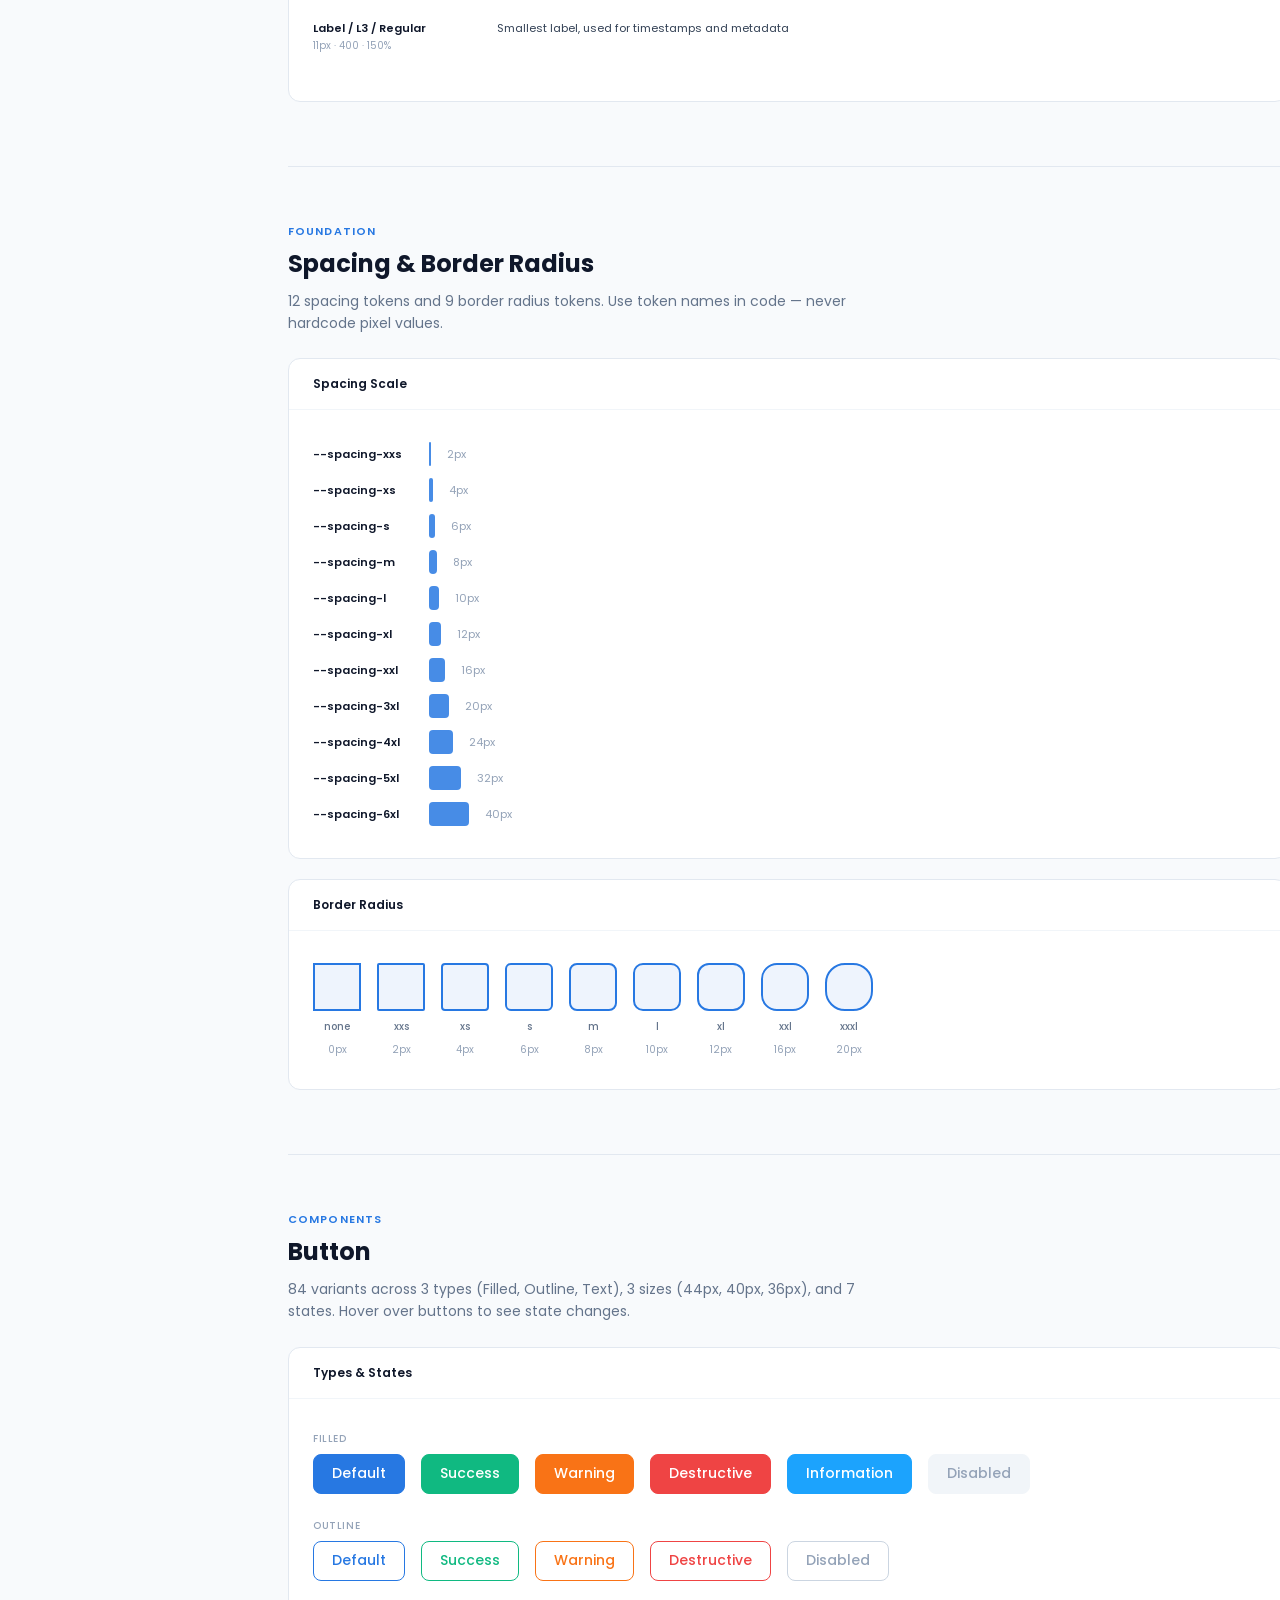
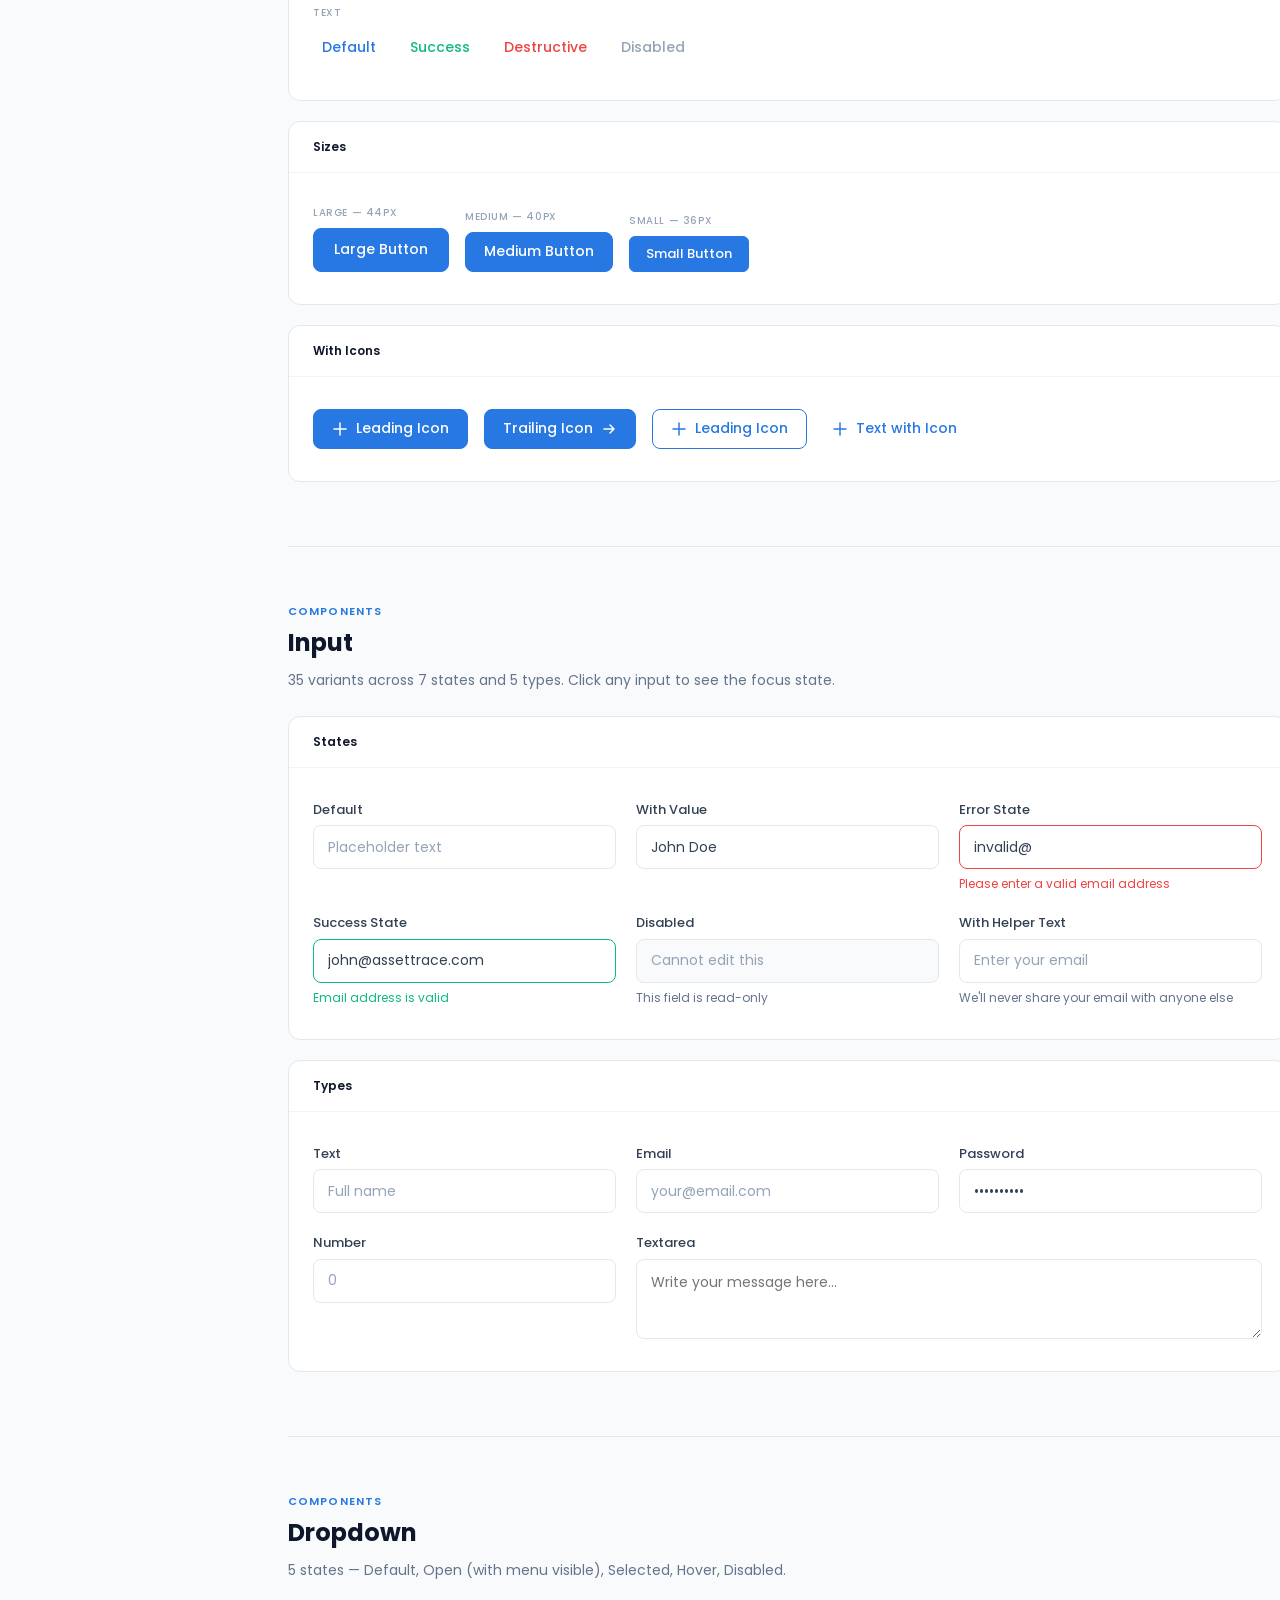
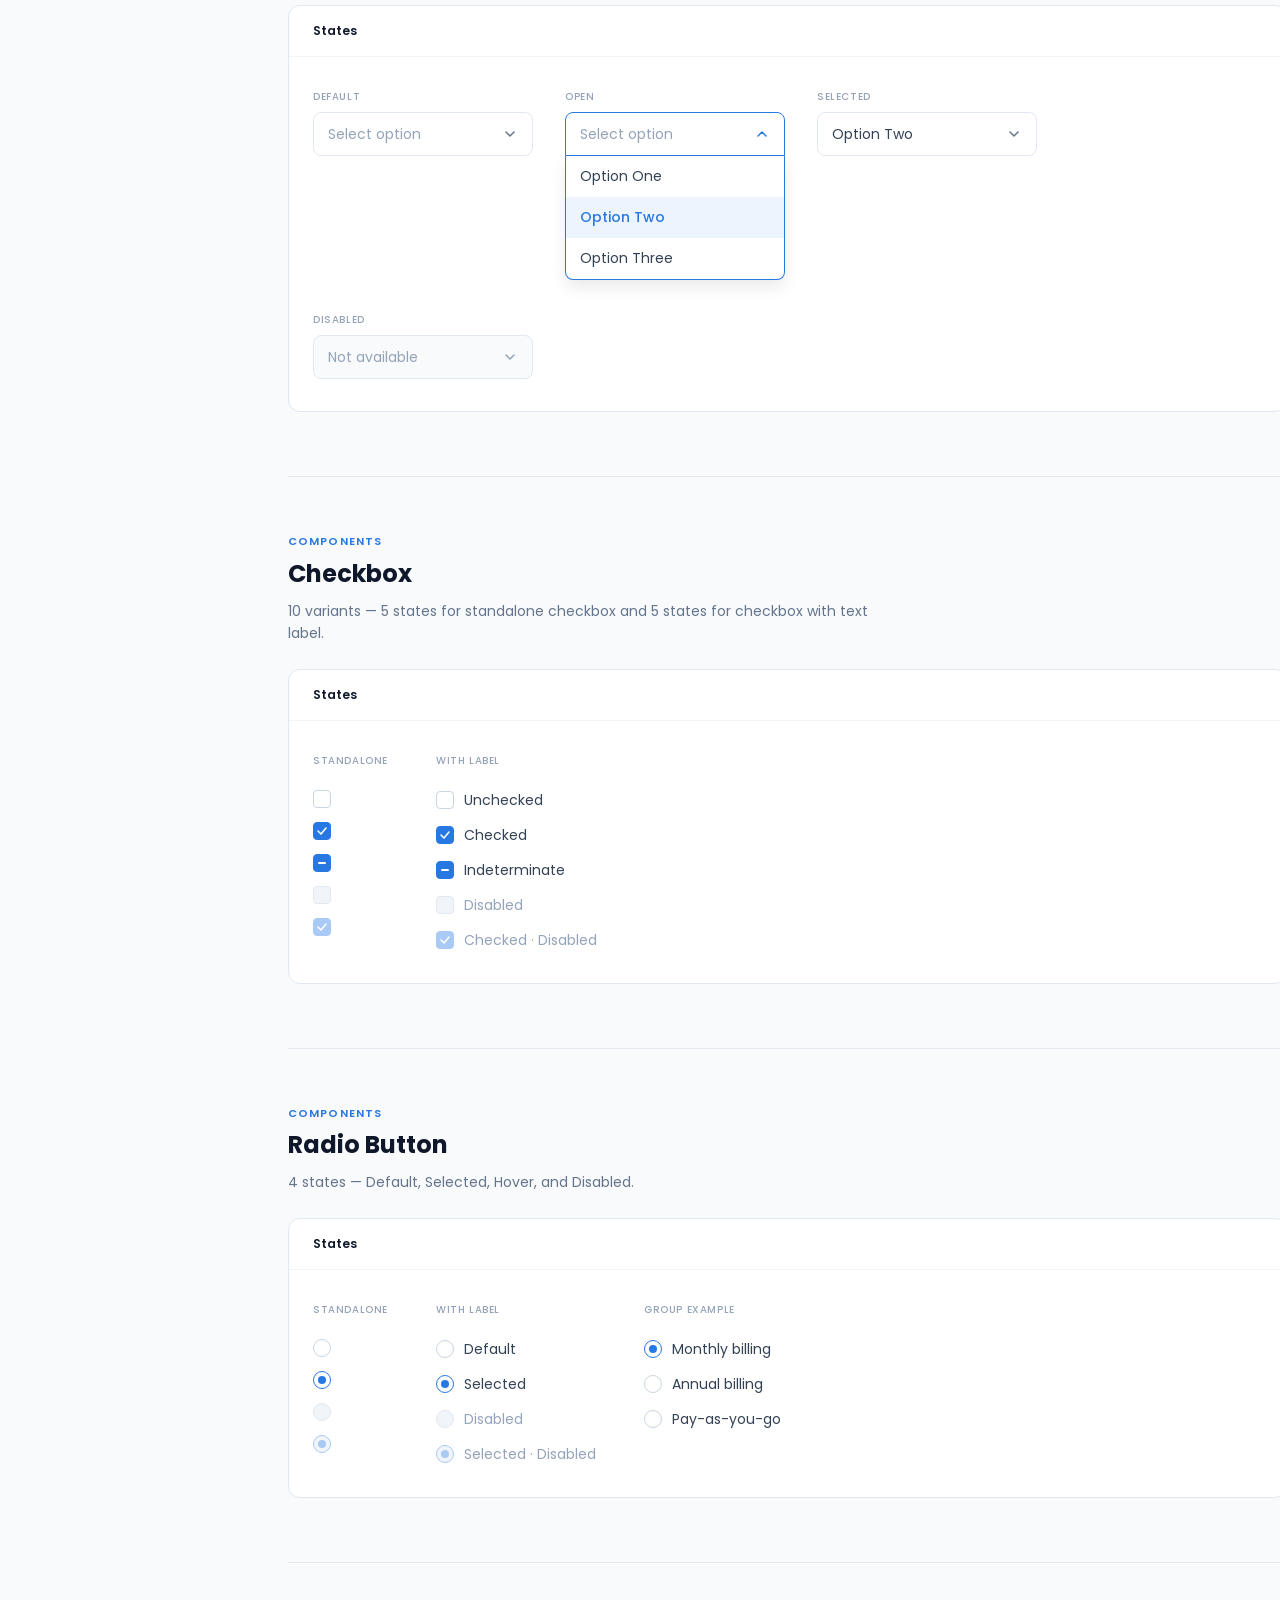
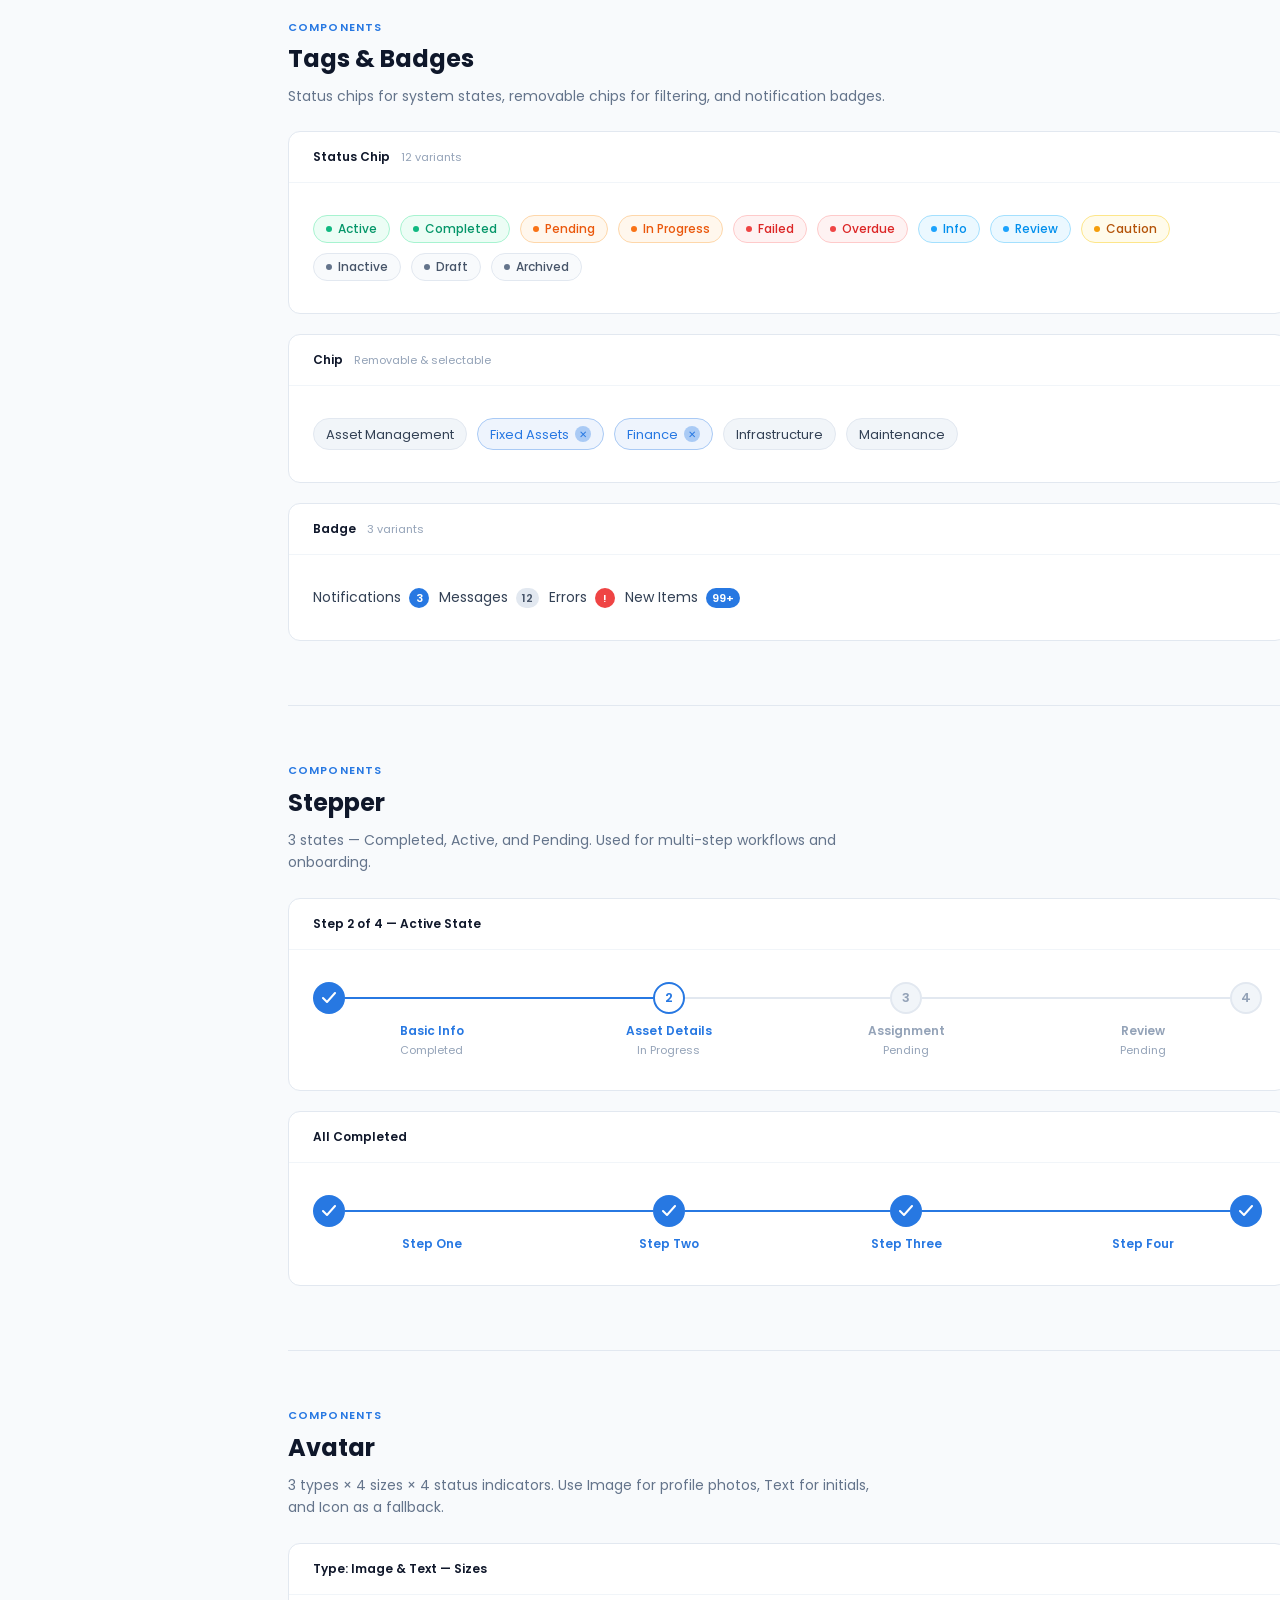
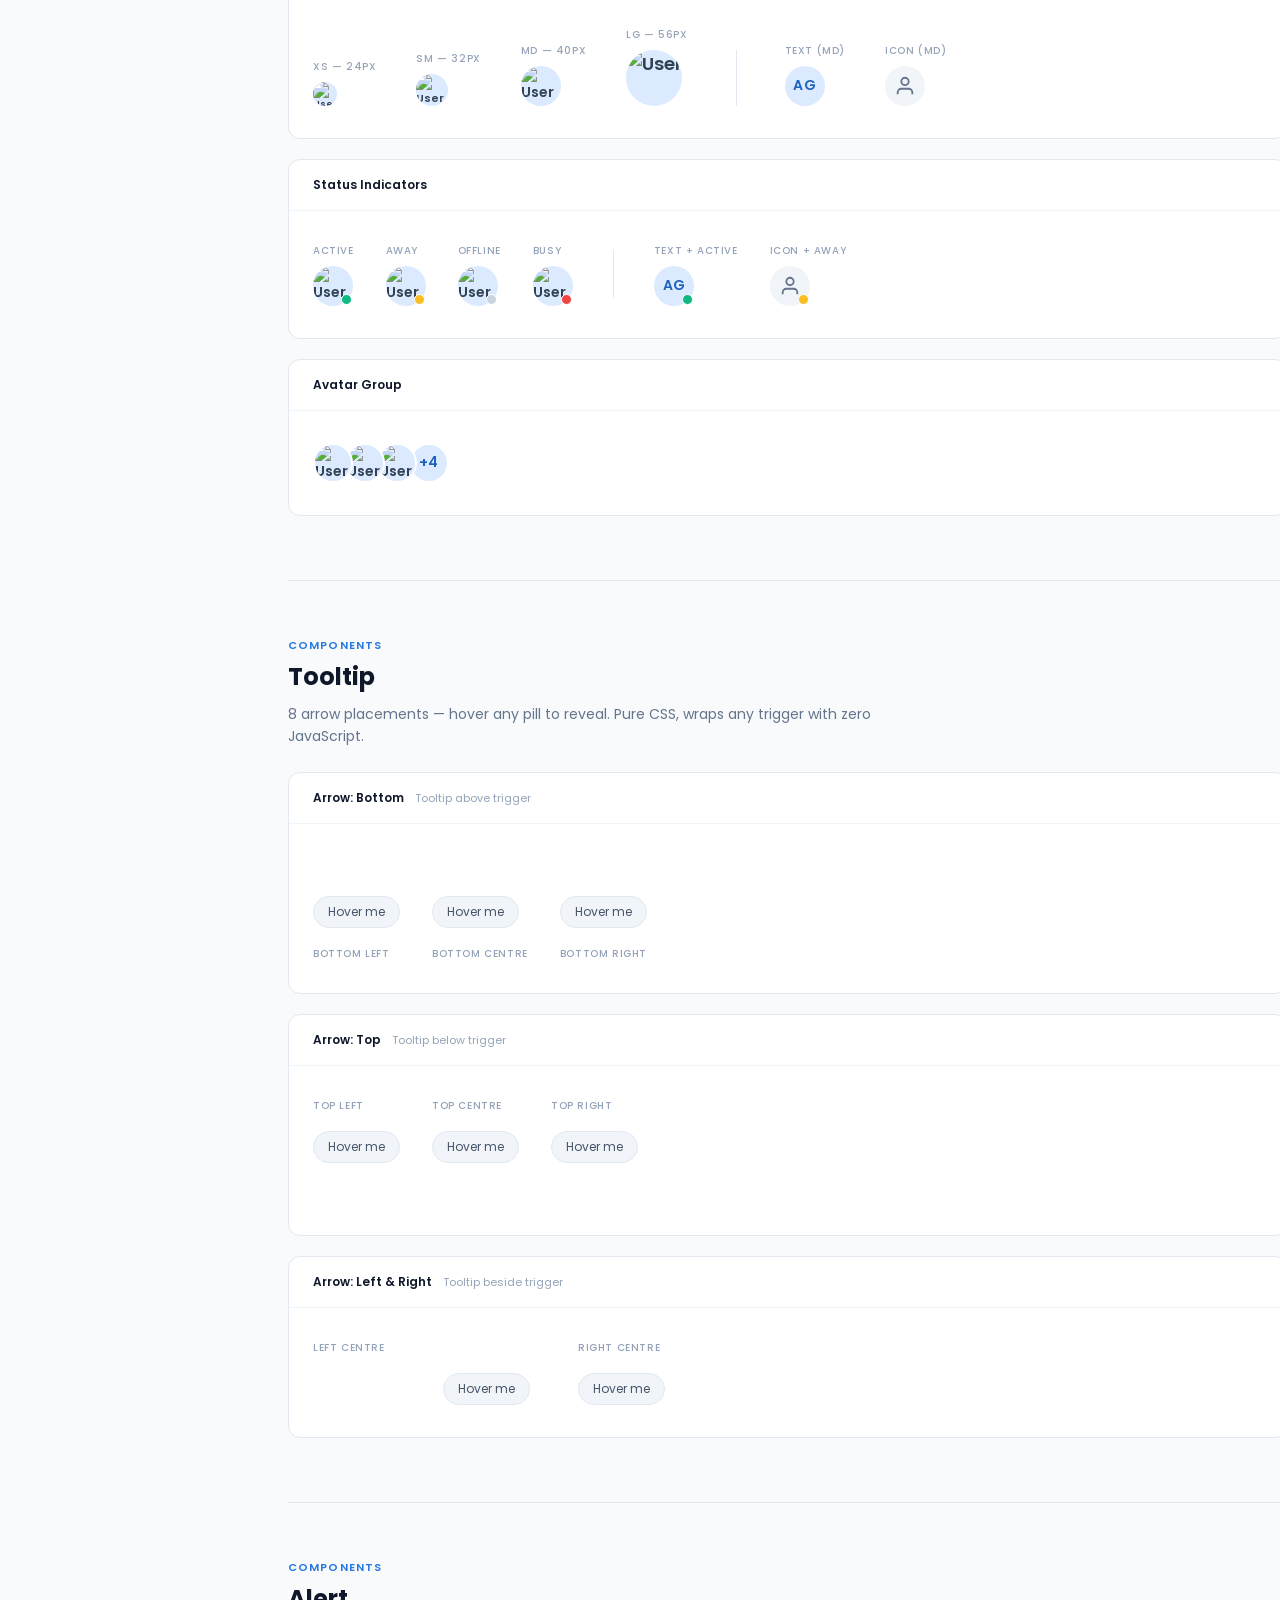
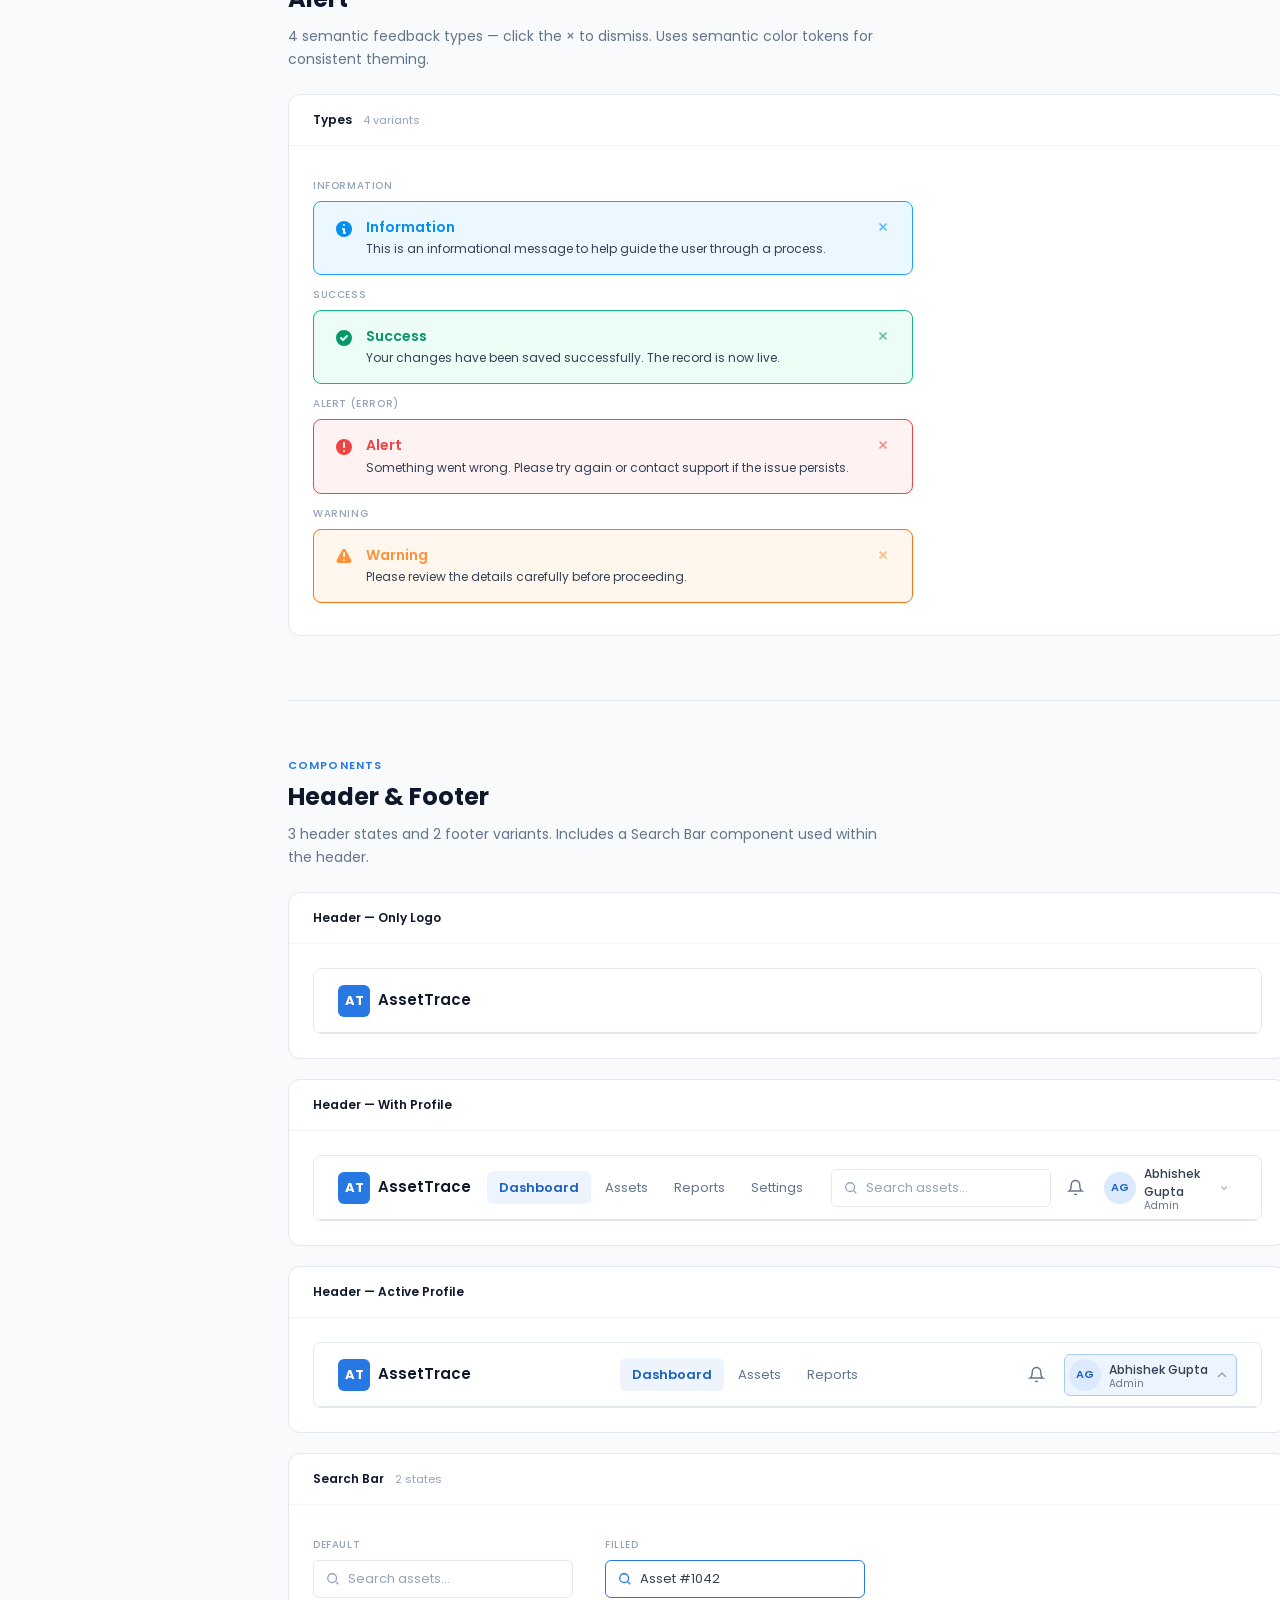
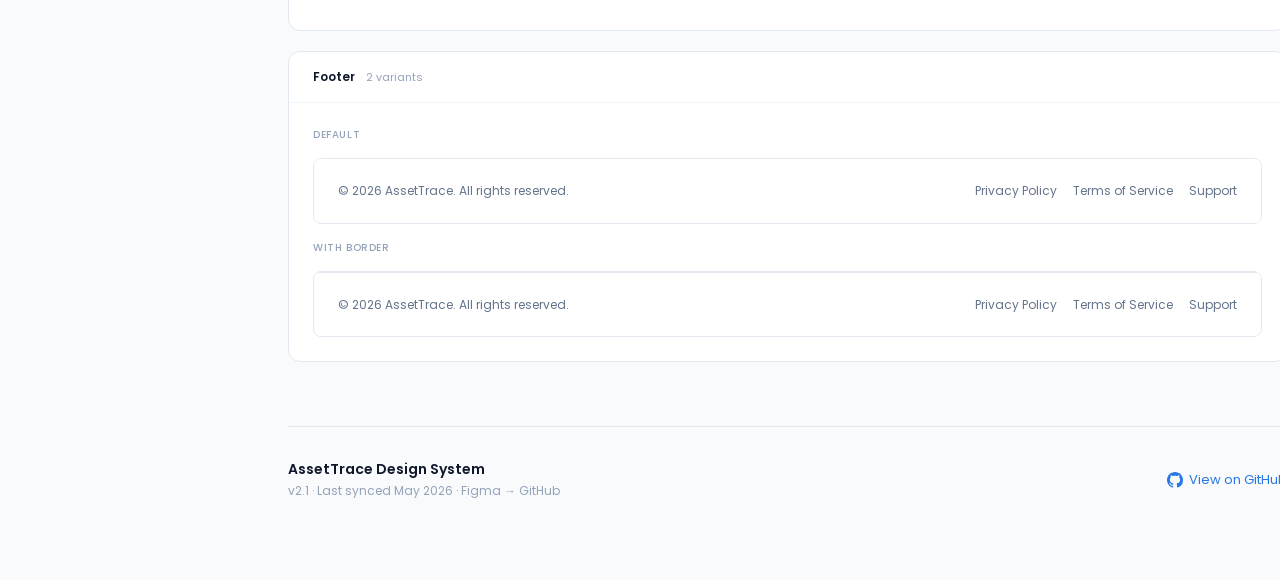
==== commit 4a994781: "fix: rebuild Avatar/Tooltip/Alert/Header-Footer preview sections Rewrote all 4 new component section" ====
--- a/index.html
+++ b/index.html
@@ -476,6 +476,90 @@
       margin: 48px 0 56px;
     }
 
+
+    /* ─── AVATAR ─────────────────────────────────────────── */
+    .av { position:relative; display:inline-flex; align-items:center; justify-content:center; border-radius:50%; overflow:visible; flex-shrink:0; font-family:'Poppins',sans-serif; font-weight:600; }
+    .av img { width:100%; height:100%; object-fit:cover; border-radius:50%; display:block; }
+    .av-xs { width:24px; height:24px; font-size:9px; }
+    .av-sm { width:32px; height:32px; font-size:11px; }
+    .av-md { width:40px; height:40px; font-size:14px; }
+    .av-lg { width:56px; height:56px; font-size:18px; }
+    .av-image { background:#dbeafe; }
+    .av-text  { background:#dbeafe; color:#1d62c0; text-transform:uppercase; letter-spacing:.02em; }
+    .av-icon  { background:#f1f5f9; color:#64748b; }
+    .av-icon svg { width:55%; height:55%; }
+    .av-dot { position:absolute; border-radius:50%; border:1.5px solid #fff; }
+    .av-xs .av-dot { width:7px;  height:7px;  bottom:0;   right:0; }
+    .av-sm .av-dot { width:9px;  height:9px;  bottom:0;   right:0; }
+    .av-md .av-dot { width:11px; height:11px; bottom:1px; right:1px; }
+    .av-lg .av-dot { width:14px; height:14px; bottom:2px; right:2px; }
+    .av-active  .av-dot { background:#10b981; }
+    .av-away    .av-dot { background:#fbbf24; }
+    .av-offline .av-dot { background:#cbd5e1; }
+    .av-busy    .av-dot { background:#ef4444; }
+    .av-group { display:inline-flex; flex-direction:row-reverse; }
+    .av-group .av { margin-left:-8px; border:2px solid #fff; }
+    .av-group .av:last-child { margin-left:0; }
+
+    /* ─── TOOLTIP ────────────────────────────────────────── */
+    .tip-wrap { position:relative; display:inline-block; }
+    .tip { position:absolute; z-index:100; display:inline-flex; padding:8px 12px; background:#334155; color:#fff; border-radius:6px; font-family:'Poppins',sans-serif; font-size:11px; white-space:nowrap; pointer-events:none; opacity:0; visibility:hidden; transition:opacity .15s; box-shadow:0 4px 12px rgba(0,0,0,.15); }
+    .tip::after { content:''; position:absolute; width:0; height:0; border:5px solid transparent; }
+    .tip-wrap:hover .tip { opacity:1; visibility:visible; }
+    .tip-bl { bottom:calc(100% + 8px); left:0; } .tip-bl::after { top:100%; left:12px; border-top-color:#334155; }
+    .tip-bc { bottom:calc(100% + 8px); left:50%; transform:translateX(-50%); } .tip-bc::after { top:100%; left:50%; transform:translateX(-50%); border-top-color:#334155; }
+    .tip-br { bottom:calc(100% + 8px); right:0; } .tip-br::after { top:100%; right:12px; border-top-color:#334155; }
+    .tip-tl { top:calc(100% + 8px); left:0; } .tip-tl::after { bottom:100%; left:12px; border-bottom-color:#334155; }
+    .tip-tc { top:calc(100% + 8px); left:50%; transform:translateX(-50%); } .tip-tc::after { bottom:100%; left:50%; transform:translateX(-50%); border-bottom-color:#334155; }
+    .tip-tr { top:calc(100% + 8px); right:0; } .tip-tr::after { bottom:100%; right:12px; border-bottom-color:#334155; }
+    .tip-lc { right:calc(100% + 8px); top:50%; transform:translateY(-50%); } .tip-lc::after { left:100%; top:50%; transform:translateY(-50%); border-left-color:#334155; }
+    .tip-rc { left:calc(100% + 8px); top:50%; transform:translateY(-50%); } .tip-rc::after { right:100%; top:50%; transform:translateY(-50%); border-right-color:#334155; }
+    .tip-trigger { display:inline-flex; align-items:center; padding:6px 14px; background:#f1f5f9; border-radius:20px; font-size:12px; color:#475569; border:1px solid #e2e8f0; cursor:default; font-family:'Poppins',sans-serif; }
+
+    /* ─── ALERT ──────────────────────────────────────────── */
+    .alert-fb { display:flex; align-items:flex-start; gap:12px; padding:16px 20px; border-radius:8px; border:1px solid; max-width:600px; font-family:'Poppins',sans-serif; }
+    .alert-fb__icon { flex-shrink:0; width:20px; height:20px; margin-top:1px; }
+    .alert-fb__body { flex:1; }
+    .alert-fb__title { font-size:14px; font-weight:600; margin:0 0 4px; line-height:1.3; }
+    .alert-fb__msg { font-size:12px; margin:0; color:#334155; line-height:1.5; }
+    .alert-fb__x { flex-shrink:0; background:none; border:none; cursor:pointer; padding:2px; border-radius:2px; opacity:.6; transition:opacity .15s; }
+    .alert-fb__x:hover { opacity:1; }
+    .alert-info  { background:#ebf8ff; border-color:#1ca3fd; } .alert-info  .alert-fb__icon, .alert-info  .alert-fb__title, .alert-info  .alert-fb__x { color:#028fed; }
+    .alert-suc   { background:#ecfdf5; border-color:#10b981; } .alert-suc   .alert-fb__icon, .alert-suc   .alert-fb__title, .alert-suc   .alert-fb__x { color:#059669; }
+    .alert-err   { background:#fef2f2; border-color:#ef4444; } .alert-err   .alert-fb__icon, .alert-err   .alert-fb__title, .alert-err   .alert-fb__x { color:#ef4444; }
+    .alert-wrn   { background:#fff7ed; border-color:#f97316; } .alert-wrn   .alert-fb__icon, .alert-wrn   .alert-fb__title, .alert-wrn   .alert-fb__x { color:#fb923c; }
+
+    /* ─── HEADER & FOOTER ────────────────────────────────── */
+    .hf-preview { border:1px solid #e2e8f0; border-radius:8px; overflow:hidden; }
+    .ds-header { display:flex; align-items:center; justify-content:space-between; padding:0 24px; height:64px; background:#fff; border-bottom:1px solid #e2e8f0; font-family:'Poppins',sans-serif; gap:16px; }
+    .ds-header__logo { display:flex; align-items:center; gap:8px; text-decoration:none; flex-shrink:0; }
+    .ds-header__mark { width:32px; height:32px; background:#2778e2; border-radius:6px; display:flex; align-items:center; justify-content:center; color:#fff; font-weight:700; font-size:13px; font-family:'Poppins',sans-serif; }
+    .ds-header__name { font-size:15px; font-weight:600; color:#0f172a; }
+    .ds-header__nav { display:flex; align-items:center; gap:2px; }
+    .ds-header__link { display:inline-flex; align-items:center; padding:7px 12px; border-radius:6px; font-size:13px; font-weight:400; color:#64748b; text-decoration:none; transition:background .15s,color .15s; white-space:nowrap; }
+    .ds-header__link:hover { background:#f1f5f9; color:#334155; }
+    .ds-header__link--active { background:#eef4fd; color:#1d62c0; font-weight:600; }
+    .ds-header__actions { display:flex; align-items:center; gap:10px; }
+    .ds-header__iconbtn { display:inline-flex; align-items:center; justify-content:center; width:36px; height:36px; border-radius:6px; border:none; background:none; cursor:pointer; color:#64748b; transition:background .15s; }
+    .ds-header__iconbtn:hover { background:#f1f5f9; }
+    .ds-header__iconbtn svg { width:17px; height:17px; }
+    .ds-header__profile { display:flex; align-items:center; gap:8px; padding:4px 8px 4px 4px; border-radius:6px; cursor:pointer; border:1px solid transparent; transition:background .15s,border-color .15s; background:none; font-family:'Poppins',sans-serif; }
+    .ds-header__profile:hover { background:#f1f5f9; }
+    .ds-header__profile--active { background:#eef4fd; border-color:#a9caf5; }
+    .ds-header__pname { font-size:12px; font-weight:500; color:#334155; text-align:left; }
+    .ds-header__prole { font-size:10px; color:#64748b; line-height:1; text-align:left; }
+    .ds-searchbar { display:flex; align-items:center; gap:8px; padding:0 12px; height:38px; border:1px solid #e2e8f0; border-radius:6px; background:#fff; transition:border-color .15s; width:220px; }
+    .ds-searchbar:focus-within { border-color:#2778e2; }
+    .ds-searchbar svg { width:14px; height:14px; color:#94a3b8; flex-shrink:0; }
+    .ds-searchbar input { flex:1; border:none; outline:none; background:transparent; font-family:'Poppins',sans-serif; font-size:13px; color:#334155; }
+    .ds-searchbar input::placeholder { color:#94a3b8; }
+    .ds-footer { display:flex; align-items:center; justify-content:space-between; padding:0 24px; height:64px; background:#fff; font-family:'Poppins',sans-serif; }
+    .ds-footer--bordered { border-top:1px solid #e2e8f0; }
+    .ds-footer__copy { font-size:12px; color:#64748b; }
+    .ds-footer__links { display:flex; align-items:center; gap:16px; }
+    .ds-footer__link { font-size:12px; color:#64748b; text-decoration:none; transition:color .15s; }
+    .ds-footer__link:hover { color:#334155; }
+
     /* Icon helper */
     .icon { width: 16px; height: 16px; display: inline-block; vertical-align: middle; }
 
@@ -1429,56 +1513,102 @@
         <div class="section-header">
           <div class="section-eyebrow">Components</div>
           <h2 class="section-title">Avatar</h2>
-          <p class="section-desc">3 types (Image, Icon, Text) × 4 sizes × 4 status indicators. Use for user profile representation across the app.</p>
-        </div>
+          <p class="section-desc">3 types × 4 sizes × 4 status indicators. Use Image for profile photos, Text for initials, and Icon as a fallback.</p>
+        </div>
+
         <div class="card">
-          <div class="card-label">Type: Image — Sizes &amp; Statuses</div>
-          <div style="display:flex;flex-wrap:wrap;gap:20px;align-items:flex-end;padding:16px 0;">
-            <div style="display:flex;flex-direction:column;align-items:center;gap:6px;">
-              <div style="position:relative;display:inline-flex;align-items:center;justify-content:center;border-radius:50%;width:24px;height:24px;overflow:hidden;background:#dbeafe;">
-                <img src="https://i.pravatar.cc/56?img=1" alt="User" style="width:100%;height:100%;object-fit:cover;border-radius:50%;">
-                <span style="position:absolute;bottom:0;right:0;width:7px;height:7px;background:#10b981;border-radius:50%;border:1.5px solid #fff;"></span>
-              </div>
-              <span style="font-size:10px;color:#94a3b8;">XS · Active</span>
-            </div>
-            <div style="display:flex;flex-direction:column;align-items:center;gap:6px;">
-              <div style="position:relative;display:inline-flex;align-items:center;justify-content:center;border-radius:50%;width:32px;height:32px;overflow:hidden;background:#dbeafe;">
-                <img src="https://i.pravatar.cc/56?img=2" alt="User" style="width:100%;height:100%;object-fit:cover;border-radius:50%;">
-                <span style="position:absolute;bottom:0;right:0;width:9px;height:9px;background:#fbbf24;border-radius:50%;border:1.5px solid #fff;"></span>
-              </div>
-              <span style="font-size:10px;color:#94a3b8;">SM · Away</span>
-            </div>
-            <div style="display:flex;flex-direction:column;align-items:center;gap:6px;">
-              <div style="position:relative;display:inline-flex;align-items:center;justify-content:center;border-radius:50%;width:40px;height:40px;overflow:hidden;background:#dbeafe;">
-                <img src="https://i.pravatar.cc/56?img=3" alt="User" style="width:100%;height:100%;object-fit:cover;border-radius:50%;">
-                <span style="position:absolute;bottom:1px;right:1px;width:11px;height:11px;background:#cbd5e1;border-radius:50%;border:1.5px solid #fff;"></span>
-              </div>
-              <span style="font-size:10px;color:#94a3b8;">MD · Offline</span>
-            </div>
-            <div style="display:flex;flex-direction:column;align-items:center;gap:6px;">
-              <div style="position:relative;display:inline-flex;align-items:center;justify-content:center;border-radius:50%;width:56px;height:56px;overflow:hidden;background:#dbeafe;">
-                <img src="https://i.pravatar.cc/56?img=4" alt="User" style="width:100%;height:100%;object-fit:cover;border-radius:50%;">
-                <span style="position:absolute;bottom:2px;right:2px;width:14px;height:14px;background:#ef4444;border-radius:50%;border:1.5px solid #fff;"></span>
-              </div>
-              <span style="font-size:10px;color:#94a3b8;">LG · Busy</span>
-            </div>
-            <div style="width:1px;height:40px;background:#e2e8f0;margin:0 8px;"></div>
-            <div style="display:flex;flex-direction:column;align-items:center;gap:6px;">
-              <div style="position:relative;display:inline-flex;align-items:center;justify-content:center;border-radius:50%;width:40px;height:40px;background:#dbeafe;font-family:'Poppins',sans-serif;font-weight:600;font-size:14px;color:#1d62c0;">AG
-                <span style="position:absolute;bottom:1px;right:1px;width:11px;height:11px;background:#10b981;border-radius:50%;border:1.5px solid #fff;"></span>
-              </div>
-              <span style="font-size:10px;color:#94a3b8;">Text · Active</span>
-            </div>
-            <div style="display:flex;flex-direction:column;align-items:center;gap:6px;">
-              <div style="display:inline-flex;align-items:center;justify-content:center;border-radius:50%;width:40px;height:40px;background:#f1f5f9;color:#64748b;">
-                <svg width="22" height="22" viewBox="0 0 24 24" fill="none" stroke="currentColor" stroke-width="2"><path d="M20 21v-2a4 4 0 0 0-4-4H8a4 4 0 0 0-4 4v2"/><circle cx="12" cy="7" r="4"/></svg>
-              </div>
-              <span style="font-size:10px;color:#94a3b8;">Icon · No status</span>
-            </div>
-          </div>
-        </div>
-        <div style="margin-top:8px;">
-          <a href="components/avatar/avatar.html" style="font-size:12px;color:#2778e2;text-decoration:none;">View full component →</a>
+          <div class="card-header"><span class="card-label">Type: Image &amp; Text — Sizes</span></div>
+          <div class="card-body">
+            <div style="display:flex; gap:40px; flex-wrap:wrap; align-items:flex-end;">
+              <div class="variant-group">
+                <div class="variant-label">XS — 24px</div>
+                <div class="av av-xs av-image"><img src="https://i.pravatar.cc/56?img=1" alt="User"></div>
+              </div>
+              <div class="variant-group">
+                <div class="variant-label">SM — 32px</div>
+                <div class="av av-sm av-image"><img src="https://i.pravatar.cc/56?img=2" alt="User"></div>
+              </div>
+              <div class="variant-group">
+                <div class="variant-label">MD — 40px</div>
+                <div class="av av-md av-image"><img src="https://i.pravatar.cc/56?img=3" alt="User"></div>
+              </div>
+              <div class="variant-group">
+                <div class="variant-label">LG — 56px</div>
+                <div class="av av-lg av-image"><img src="https://i.pravatar.cc/56?img=4" alt="User"></div>
+              </div>
+              <hr class="divider" style="border:none;border-left:1px solid #e2e8f0;height:56px;margin:0 8px;">
+              <div class="variant-group">
+                <div class="variant-label">Text (MD)</div>
+                <div class="av av-md av-text">AG</div>
+              </div>
+              <div class="variant-group">
+                <div class="variant-label">Icon (MD)</div>
+                <div class="av av-md av-icon">
+                  <svg viewBox="0 0 24 24" fill="none" stroke="currentColor" stroke-width="2"><path d="M20 21v-2a4 4 0 0 0-4-4H8a4 4 0 0 0-4 4v2"/><circle cx="12" cy="7" r="4"/></svg>
+                </div>
+              </div>
+            </div>
+          </div>
+        </div>
+
+        <div class="card" style="margin-top:16px;">
+          <div class="card-header"><span class="card-label">Status Indicators</span></div>
+          <div class="card-body">
+            <div class="variants-row" style="gap:32px;">
+              <div class="variant-group">
+                <div class="variant-label">Active</div>
+                <div class="av av-md av-image av-active">
+                  <img src="https://i.pravatar.cc/56?img=5" alt="User">
+                  <span class="av-dot"></span>
+                </div>
+              </div>
+              <div class="variant-group">
+                <div class="variant-label">Away</div>
+                <div class="av av-md av-image av-away">
+                  <img src="https://i.pravatar.cc/56?img=6" alt="User">
+                  <span class="av-dot"></span>
+                </div>
+              </div>
+              <div class="variant-group">
+                <div class="variant-label">Offline</div>
+                <div class="av av-md av-image av-offline">
+                  <img src="https://i.pravatar.cc/56?img=7" alt="User">
+                  <span class="av-dot"></span>
+                </div>
+              </div>
+              <div class="variant-group">
+                <div class="variant-label">Busy</div>
+                <div class="av av-md av-image av-busy">
+                  <img src="https://i.pravatar.cc/56?img=8" alt="User">
+                  <span class="av-dot"></span>
+                </div>
+              </div>
+              <hr class="divider" style="border:none;border-left:1px solid #e2e8f0;height:48px;margin:0 8px;">
+              <div class="variant-group">
+                <div class="variant-label">Text + Active</div>
+                <div class="av av-md av-text av-active">AG<span class="av-dot"></span></div>
+              </div>
+              <div class="variant-group">
+                <div class="variant-label">Icon + Away</div>
+                <div class="av av-md av-icon av-away">
+                  <svg viewBox="0 0 24 24" fill="none" stroke="currentColor" stroke-width="2"><path d="M20 21v-2a4 4 0 0 0-4-4H8a4 4 0 0 0-4 4v2"/><circle cx="12" cy="7" r="4"/></svg>
+                  <span class="av-dot"></span>
+                </div>
+              </div>
+            </div>
+          </div>
+        </div>
+
+        <div class="card" style="margin-top:16px;">
+          <div class="card-header"><span class="card-label">Avatar Group</span></div>
+          <div class="card-body">
+            <div class="av-group">
+              <div class="av av-md av-text">+4</div>
+              <div class="av av-md av-image"><img src="https://i.pravatar.cc/56?img=10" alt="User"></div>
+              <div class="av av-md av-image"><img src="https://i.pravatar.cc/56?img=9" alt="User"></div>
+              <div class="av av-md av-image"><img src="https://i.pravatar.cc/56?img=8" alt="User"></div>
+            </div>
+          </div>
         </div>
       </section>
 
@@ -1489,130 +1619,163 @@
         <div class="section-header">
           <div class="section-eyebrow">Components</div>
           <h2 class="section-title">Tooltip</h2>
-          <p class="section-desc">8 arrow placements — hover any trigger to reveal the tooltip. Wraps any element with zero extra markup.</p>
-        </div>
+          <p class="section-desc">8 arrow placements — hover any pill to reveal. Pure CSS, wraps any trigger with zero JavaScript.</p>
+        </div>
+
         <div class="card">
-          <div class="card-label">All 8 Arrow Positions — Hover to reveal</div>
-          <div style="display:flex;flex-wrap:wrap;gap:32px;padding:24px 0;align-items:center;">
-            <style>
-              .tt-wrap{position:relative;display:inline-block;}
-              .tt-wrap .tt{position:absolute;z-index:100;display:inline-flex;padding:8px 12px;background:#334155;color:#fff;border-radius:6px;font-family:'Poppins',sans-serif;font-size:11px;white-space:nowrap;pointer-events:none;opacity:0;visibility:hidden;transition:opacity .15s;box-shadow:0 4px 12px rgba(0,0,0,.15);}
-              .tt-wrap .tt::after{content:'';position:absolute;width:0;height:0;border:5px solid transparent;}
-              .tt-wrap:hover .tt{opacity:1;visibility:visible;}
-              .tt-bl{bottom:calc(100% + 8px);left:0;}.tt-bl::after{top:100%;left:12px;border-top-color:#334155;}
-              .tt-bc{bottom:calc(100% + 8px);left:50%;transform:translateX(-50%);}.tt-bc::after{top:100%;left:50%;transform:translateX(-50%);border-top-color:#334155;}
-              .tt-br{bottom:calc(100% + 8px);right:0;}.tt-br::after{top:100%;right:12px;border-top-color:#334155;}
-              .tt-tl{top:calc(100% + 8px);left:0;}.tt-tl::after{bottom:100%;left:12px;border-bottom-color:#334155;}
-              .tt-tc{top:calc(100% + 8px);left:50%;transform:translateX(-50%);}.tt-tc::after{bottom:100%;left:50%;transform:translateX(-50%);border-bottom-color:#334155;}
-              .tt-tr{top:calc(100% + 8px);right:0;}.tt-tr::after{bottom:100%;right:12px;border-bottom-color:#334155;}
-              .tt-lc{right:calc(100% + 8px);top:50%;transform:translateY(-50%);}.tt-lc::after{left:100%;top:50%;transform:translateY(-50%);border-left-color:#334155;}
-              .tt-rc{left:calc(100% + 8px);top:50%;transform:translateY(-50%);}.tt-rc::after{right:100%;top:50%;transform:translateY(-50%);border-right-color:#334155;}
-              .tt-trigger{display:inline-flex;align-items:center;padding:6px 14px;background:#f1f5f9;border-radius:20px;font-size:12px;color:#475569;border:1px solid #e2e8f0;cursor:default;font-family:'Poppins',sans-serif;}
-            </style>
-            <div style="display:flex;flex-direction:column;align-items:center;gap:6px;">
-              <div class="tt-wrap" style="padding:36px 0 8px;">
-                <span class="tt-trigger">↑ Bottom Left</span>
-                <div class="tt tt-bl">Bottom Left</div>
-              </div><span style="font-size:10px;color:#94a3b8;">Arrow Bottom Left</span>
-            </div>
-            <div style="display:flex;flex-direction:column;align-items:center;gap:6px;">
-              <div class="tt-wrap" style="padding:36px 0 8px;">
-                <span class="tt-trigger">↑ Bottom Centre</span>
-                <div class="tt tt-bc">Bottom Centre</div>
-              </div><span style="font-size:10px;color:#94a3b8;">Arrow Bottom Centre</span>
-            </div>
-            <div style="display:flex;flex-direction:column;align-items:center;gap:6px;">
-              <div class="tt-wrap" style="padding:36px 0 8px;">
-                <span class="tt-trigger">↑ Bottom Right</span>
-                <div class="tt tt-br">Bottom Right</div>
-              </div><span style="font-size:10px;color:#94a3b8;">Arrow Bottom Right</span>
-            </div>
-            <div style="display:flex;flex-direction:column;align-items:center;gap:6px;">
-              <div class="tt-wrap" style="padding:8px 0 36px;">
-                <span class="tt-trigger">↓ Top Left</span>
-                <div class="tt tt-tl">Top Left</div>
-              </div><span style="font-size:10px;color:#94a3b8;">Arrow Top Left</span>
-            </div>
-            <div style="display:flex;flex-direction:column;align-items:center;gap:6px;">
-              <div class="tt-wrap" style="padding:8px 0 36px;">
-                <span class="tt-trigger">↓ Top Centre</span>
-                <div class="tt tt-tc">Top Centre</div>
-              </div><span style="font-size:10px;color:#94a3b8;">Arrow Top Centre</span>
-            </div>
-            <div style="display:flex;flex-direction:column;align-items:center;gap:6px;">
-              <div class="tt-wrap" style="padding:8px 0 36px;">
-                <span class="tt-trigger">↓ Top Right</span>
-                <div class="tt tt-tr">Top Right</div>
-              </div><span style="font-size:10px;color:#94a3b8;">Arrow Top Right</span>
-            </div>
-            <div style="display:flex;flex-direction:column;align-items:center;gap:6px;">
-              <div class="tt-wrap" style="padding:0 8px 0 120px;">
-                <span class="tt-trigger">← Left</span>
-                <div class="tt tt-lc">Left Centre</div>
-              </div><span style="font-size:10px;color:#94a3b8;">Arrow Left Centre</span>
-            </div>
-            <div style="display:flex;flex-direction:column;align-items:center;gap:6px;">
-              <div class="tt-wrap" style="padding:0 120px 0 8px;">
-                <span class="tt-trigger">Right →</span>
-                <div class="tt tt-rc">Right Centre</div>
-              </div><span style="font-size:10px;color:#94a3b8;">Arrow Right Centre</span>
-            </div>
-          </div>
-        </div>
-        <div style="margin-top:8px;">
-          <a href="components/tooltip/tooltip.html" style="font-size:12px;color:#2778e2;text-decoration:none;">View full component →</a>
+          <div class="card-header"><span class="card-label">Arrow: Bottom <span class="card-sublabel">Tooltip above trigger</span></span></div>
+          <div class="card-body">
+            <div class="variants-row" style="gap:32px; padding-top:40px;">
+              <div class="variant-group">
+                <div class="tip-wrap">
+                  <span class="tip-trigger">Hover me</span>
+                  <div class="tip tip-bl">Bottom Left</div>
+                </div>
+                <div class="variant-label" style="margin-top:10px;">Bottom Left</div>
+              </div>
+              <div class="variant-group">
+                <div class="tip-wrap">
+                  <span class="tip-trigger">Hover me</span>
+                  <div class="tip tip-bc">Bottom Centre</div>
+                </div>
+                <div class="variant-label" style="margin-top:10px;">Bottom Centre</div>
+              </div>
+              <div class="variant-group">
+                <div class="tip-wrap">
+                  <span class="tip-trigger">Hover me</span>
+                  <div class="tip tip-br">Bottom Right</div>
+                </div>
+                <div class="variant-label" style="margin-top:10px;">Bottom Right</div>
+              </div>
+            </div>
+          </div>
+        </div>
+
+        <div class="card" style="margin-top:16px;">
+          <div class="card-header"><span class="card-label">Arrow: Top <span class="card-sublabel">Tooltip below trigger</span></span></div>
+          <div class="card-body">
+            <div class="variants-row" style="gap:32px; padding-bottom:40px;">
+              <div class="variant-group">
+                <div class="variant-label" style="margin-bottom:10px;">Top Left</div>
+                <div class="tip-wrap">
+                  <span class="tip-trigger">Hover me</span>
+                  <div class="tip tip-tl">Top Left</div>
+                </div>
+              </div>
+              <div class="variant-group">
+                <div class="variant-label" style="margin-bottom:10px;">Top Centre</div>
+                <div class="tip-wrap">
+                  <span class="tip-trigger">Hover me</span>
+                  <div class="tip tip-tc">Top Centre</div>
+                </div>
+              </div>
+              <div class="variant-group">
+                <div class="variant-label" style="margin-bottom:10px;">Top Right</div>
+                <div class="tip-wrap">
+                  <span class="tip-trigger">Hover me</span>
+                  <div class="tip tip-tr">Top Right</div>
+                </div>
+              </div>
+            </div>
+          </div>
+        </div>
+
+        <div class="card" style="margin-top:16px;">
+          <div class="card-header"><span class="card-label">Arrow: Left &amp; Right <span class="card-sublabel">Tooltip beside trigger</span></span></div>
+          <div class="card-body">
+            <div class="variants-row" style="gap:48px;">
+              <div class="variant-group">
+                <div class="variant-label" style="margin-bottom:10px;">Left Centre</div>
+                <div class="tip-wrap" style="padding-left:130px;">
+                  <span class="tip-trigger">Hover me</span>
+                  <div class="tip tip-lc">Left Centre</div>
+                </div>
+              </div>
+              <div class="variant-group">
+                <div class="variant-label" style="margin-bottom:10px;">Right Centre</div>
+                <div class="tip-wrap" style="padding-right:130px;">
+                  <span class="tip-trigger">Hover me</span>
+                  <div class="tip tip-rc">Right Centre</div>
+                </div>
+              </div>
+            </div>
+          </div>
         </div>
       </section>
 
       <div class="big-divider"></div>
 
-      <!-- ── ALERT ─────────────────────────────────────────── -->
+      <!-- ── ALERT ──────────────────────────────────────────── -->
       <section class="section" id="alert">
         <div class="section-header">
           <div class="section-eyebrow">Components</div>
           <h2 class="section-title">Alert</h2>
-          <p class="section-desc">4 semantic types for system feedback — Information, Success, Error, and Warning. Dismissible via close button.</p>
-        </div>
+          <p class="section-desc">4 semantic feedback types — click the × to dismiss. Uses semantic color tokens for consistent theming.</p>
+        </div>
+
         <div class="card">
-          <div class="card-label">All Types</div>
-          <div style="display:flex;flex-direction:column;gap:12px;padding:8px 0;">
-            <style>
-              .al{display:flex;align-items:flex-start;gap:12px;padding:16px;border-radius:8px;border:1px solid;max-width:600px;font-family:'Poppins',sans-serif;}
-              .al__icon{flex-shrink:0;width:20px;height:20px;margin-top:1px;}
-              .al__body{flex:1;}
-              .al__title{font-size:14px;font-weight:600;margin:0 0 4px;}
-              .al__msg{font-size:12px;margin:0;color:#334155;line-height:1.5;}
-              .al__x{flex-shrink:0;background:none;border:none;cursor:pointer;opacity:.6;padding:2px;border-radius:2px;}
-              .al__x:hover{opacity:1;}
-              .al--info{background:#ebf8ff;border-color:#1ca3fd;} .al--info .al__icon,.al--info .al__title,.al--info .al__x{color:#028fed;}
-              .al--suc{background:#ecfdf5;border-color:#10b981;} .al--suc .al__icon,.al--suc .al__title,.al--suc .al__x{color:#059669;}
-              .al--err{background:#fef2f2;border-color:#ef4444;} .al--err .al__icon,.al--err .al__title,.al--err .al__x{color:#ef4444;}
-              .al--wrn{background:#fff7ed;border-color:#f97316;} .al--wrn .al__icon,.al--wrn .al__title,.al--wrn .al__x{color:#fb923c;}
-            </style>
-            <div class="al al--info">
-              <svg class="al__icon" viewBox="0 0 20 20" fill="currentColor"><path fill-rule="evenodd" d="M18 10a8 8 0 11-16 0 8 8 0 0116 0zm-7-4a1 1 0 11-2 0 1 1 0 012 0zM9 9a1 1 0 000 2v3a1 1 0 001 1h1a1 1 0 100-2v-3a1 1 0 00-1-1H9z" clip-rule="evenodd"/></svg>
-              <div class="al__body"><p class="al__title">Information</p><p class="al__msg">This is an informational message to help guide the user.</p></div>
-              <button class="al__x" onclick="this.closest('.al').style.display='none'" aria-label="Close"><svg width="14" height="14" viewBox="0 0 16 16" fill="none" stroke="currentColor" stroke-width="2"><path d="M4 4l8 8M12 4l-8 8"/></svg></button>
-            </div>
-            <div class="al al--suc">
-              <svg class="al__icon" viewBox="0 0 20 20" fill="currentColor"><path fill-rule="evenodd" d="M10 18a8 8 0 100-16 8 8 0 000 16zm3.707-9.293a1 1 0 00-1.414-1.414L9 10.586 7.707 9.293a1 1 0 00-1.414 1.414l2 2a1 1 0 001.414 0l4-4z" clip-rule="evenodd"/></svg>
-              <div class="al__body"><p class="al__title">Success</p><p class="al__msg">Your changes have been saved successfully.</p></div>
-              <button class="al__x" onclick="this.closest('.al').style.display='none'" aria-label="Close"><svg width="14" height="14" viewBox="0 0 16 16" fill="none" stroke="currentColor" stroke-width="2"><path d="M4 4l8 8M12 4l-8 8"/></svg></button>
-            </div>
-            <div class="al al--err">
-              <svg class="al__icon" viewBox="0 0 20 20" fill="currentColor"><path fill-rule="evenodd" d="M18 10a8 8 0 11-16 0 8 8 0 0116 0zm-7 4a1 1 0 11-2 0 1 1 0 012 0zm-1-9a1 1 0 00-1 1v4a1 1 0 102 0V6a1 1 0 00-1-1z" clip-rule="evenodd"/></svg>
-              <div class="al__body"><p class="al__title">Alert</p><p class="al__msg">Something went wrong. Please try again or contact support.</p></div>
-              <button class="al__x" onclick="this.closest('.al').style.display='none'" aria-label="Close"><svg width="14" height="14" viewBox="0 0 16 16" fill="none" stroke="currentColor" stroke-width="2"><path d="M4 4l8 8M12 4l-8 8"/></svg></button>
-            </div>
-            <div class="al al--wrn">
-              <svg class="al__icon" viewBox="0 0 20 20" fill="currentColor"><path fill-rule="evenodd" d="M8.257 3.099c.765-1.36 2.722-1.36 3.486 0l5.58 9.92c.75 1.334-.213 2.98-1.742 2.98H4.42c-1.53 0-2.493-1.646-1.743-2.98l5.58-9.92zM11 13a1 1 0 11-2 0 1 1 0 012 0zm-1-8a1 1 0 00-1 1v3a1 1 0 002 0V6a1 1 0 00-1-1z" clip-rule="evenodd"/></svg>
-              <div class="al__body"><p class="al__title">Warning</p><p class="al__msg">Please review this carefully before proceeding.</p></div>
-              <button class="al__x" onclick="this.closest('.al').style.display='none'" aria-label="Close"><svg width="14" height="14" viewBox="0 0 16 16" fill="none" stroke="currentColor" stroke-width="2"><path d="M4 4l8 8M12 4l-8 8"/></svg></button>
-            </div>
-          </div>
-        </div>
-        <div style="margin-top:8px;">
-          <a href="components/alert/alert.html" style="font-size:12px;color:#2778e2;text-decoration:none;">View full component →</a>
+          <div class="card-header"><span class="card-label">Types <span class="card-sublabel">4 variants</span></span></div>
+          <div class="card-body">
+            <div class="variants-col" style="gap:12px; max-width:600px;">
+
+              <div class="variant-group">
+                <div class="variant-label">Information</div>
+                <div class="alert-fb alert-info">
+                  <svg class="alert-fb__icon" viewBox="0 0 20 20" fill="currentColor"><path fill-rule="evenodd" d="M18 10a8 8 0 11-16 0 8 8 0 0116 0zm-7-4a1 1 0 11-2 0 1 1 0 012 0zM9 9a1 1 0 000 2v3a1 1 0 001 1h1a1 1 0 100-2v-3a1 1 0 00-1-1H9z" clip-rule="evenodd"/></svg>
+                  <div class="alert-fb__body">
+                    <p class="alert-fb__title">Information</p>
+                    <p class="alert-fb__msg">This is an informational message to help guide the user through a process.</p>
+                  </div>
+                  <button class="alert-fb__x" onclick="this.closest('.alert-fb').style.display='none'" aria-label="Dismiss">
+                    <svg width="14" height="14" viewBox="0 0 16 16" fill="none" stroke="currentColor" stroke-width="2"><path d="M4 4l8 8M12 4l-8 8"/></svg>
+                  </button>
+                </div>
+              </div>
+
+              <div class="variant-group">
+                <div class="variant-label">Success</div>
+                <div class="alert-fb alert-suc">
+                  <svg class="alert-fb__icon" viewBox="0 0 20 20" fill="currentColor"><path fill-rule="evenodd" d="M10 18a8 8 0 100-16 8 8 0 000 16zm3.707-9.293a1 1 0 00-1.414-1.414L9 10.586 7.707 9.293a1 1 0 00-1.414 1.414l2 2a1 1 0 001.414 0l4-4z" clip-rule="evenodd"/></svg>
+                  <div class="alert-fb__body">
+                    <p class="alert-fb__title">Success</p>
+                    <p class="alert-fb__msg">Your changes have been saved successfully. The record is now live.</p>
+                  </div>
+                  <button class="alert-fb__x" onclick="this.closest('.alert-fb').style.display='none'" aria-label="Dismiss">
+                    <svg width="14" height="14" viewBox="0 0 16 16" fill="none" stroke="currentColor" stroke-width="2"><path d="M4 4l8 8M12 4l-8 8"/></svg>
+                  </button>
+                </div>
+              </div>
+
+              <div class="variant-group">
+                <div class="variant-label">Alert (Error)</div>
+                <div class="alert-fb alert-err">
+                  <svg class="alert-fb__icon" viewBox="0 0 20 20" fill="currentColor"><path fill-rule="evenodd" d="M18 10a8 8 0 11-16 0 8 8 0 0116 0zm-7 4a1 1 0 11-2 0 1 1 0 012 0zm-1-9a1 1 0 00-1 1v4a1 1 0 102 0V6a1 1 0 00-1-1z" clip-rule="evenodd"/></svg>
+                  <div class="alert-fb__body">
+                    <p class="alert-fb__title">Alert</p>
+                    <p class="alert-fb__msg">Something went wrong. Please try again or contact support if the issue persists.</p>
+                  </div>
+                  <button class="alert-fb__x" onclick="this.closest('.alert-fb').style.display='none'" aria-label="Dismiss">
+                    <svg width="14" height="14" viewBox="0 0 16 16" fill="none" stroke="currentColor" stroke-width="2"><path d="M4 4l8 8M12 4l-8 8"/></svg>
+                  </button>
+                </div>
+              </div>
+
+              <div class="variant-group">
+                <div class="variant-label">Warning</div>
+                <div class="alert-fb alert-wrn">
+                  <svg class="alert-fb__icon" viewBox="0 0 20 20" fill="currentColor"><path fill-rule="evenodd" d="M8.257 3.099c.765-1.36 2.722-1.36 3.486 0l5.58 9.92c.75 1.334-.213 2.98-1.742 2.98H4.42c-1.53 0-2.493-1.646-1.743-2.98l5.58-9.92zM11 13a1 1 0 11-2 0 1 1 0 012 0zm-1-8a1 1 0 00-1 1v3a1 1 0 002 0V6a1 1 0 00-1-1z" clip-rule="evenodd"/></svg>
+                  <div class="alert-fb__body">
+                    <p class="alert-fb__title">Warning</p>
+                    <p class="alert-fb__msg">Please review the details carefully before proceeding.</p>
+                  </div>
+                  <button class="alert-fb__x" onclick="this.closest('.alert-fb').style.display='none'" aria-label="Dismiss">
+                    <svg width="14" height="14" viewBox="0 0 16 16" fill="none" stroke="currentColor" stroke-width="2"><path d="M4 4l8 8M12 4l-8 8"/></svg>
+                  </button>
+                </div>
+              </div>
+
+            </div>
+          </div>
         </div>
       </section>
 
@@ -1623,53 +1786,153 @@
         <div class="section-header">
           <div class="section-eyebrow">Components</div>
           <h2 class="section-title">Header &amp; Footer</h2>
-          <p class="section-desc">3 header states (Only Logo, With Profile, Active Profile) and 2 footer variants (Default, With Border). Includes Search Bar.</p>
-        </div>
+          <p class="section-desc">3 header states and 2 footer variants. Includes a Search Bar component used within the header.</p>
+        </div>
+
+        <!-- Header: Only Logo -->
         <div class="card">
-          <div class="card-label">Header — With Profile</div>
-          <div style="border:1px solid #e2e8f0;border-radius:6px;overflow:hidden;margin-top:8px;">
-            <header style="display:flex;align-items:center;justify-content:space-between;padding:0 32px;height:64px;background:#fff;font-family:'Poppins',sans-serif;">
-              <a href="#" style="display:flex;align-items:center;gap:8px;text-decoration:none;">
-                <div style="width:32px;height:32px;background:#2778e2;border-radius:6px;display:flex;align-items:center;justify-content:center;color:#fff;font-weight:700;font-size:14px;font-family:'Poppins',sans-serif;">AT</div>
-                <span style="font-size:16px;font-weight:600;color:#334155;">AssetTrace</span>
-              </a>
-              <nav style="display:flex;gap:4px;">
-                <a href="#" style="display:inline-flex;align-items:center;padding:8px 12px;border-radius:6px;font-size:14px;font-weight:600;color:#1d62c0;background:#eff6ff;text-decoration:none;">Dashboard</a>
-                <a href="#" style="display:inline-flex;align-items:center;padding:8px 12px;border-radius:6px;font-size:14px;color:#64748b;text-decoration:none;">Assets</a>
-                <a href="#" style="display:inline-flex;align-items:center;padding:8px 12px;border-radius:6px;font-size:14px;color:#64748b;text-decoration:none;">Reports</a>
-              </nav>
-              <div style="display:flex;align-items:center;gap:12px;">
-                <div style="display:flex;align-items:center;gap:8px;padding:0 12px;height:40px;border:1px solid #e2e8f0;border-radius:6px;background:#fff;width:200px;">
-                  <svg width="14" height="14" viewBox="0 0 16 16" fill="none" stroke="#94a3b8" stroke-width="1.5"><circle cx="7" cy="7" r="5"/><path d="M11 11l3 3"/></svg>
-                  <span style="font-size:13px;color:#94a3b8;font-family:'Poppins',sans-serif;">Search…</span>
-                </div>
-                <div style="display:flex;align-items:center;gap:8px;padding:4px 8px 4px 4px;border-radius:6px;cursor:pointer;border:1px solid transparent;">
-                  <div style="width:32px;height:32px;border-radius:50%;background:#dbeafe;color:#1d62c0;font-size:11px;font-weight:600;display:inline-flex;align-items:center;justify-content:center;font-family:'Poppins',sans-serif;">AG</div>
-                  <div><div style="font-size:12px;font-weight:500;color:#334155;">Abhishek</div><div style="font-size:10px;color:#64748b;">Admin</div></div>
-                </div>
-              </div>
-            </header>
-          </div>
-        </div>
-        <div class="card" style="margin-top:12px;">
-          <div class="card-label">Footer — With Border</div>
-          <div style="border:1px solid #e2e8f0;border-radius:6px;overflow:hidden;margin-top:8px;">
-            <footer style="display:flex;align-items:center;justify-content:space-between;padding:0 32px;height:76px;background:#fff;border-top:1px solid #e2e8f0;font-family:'Poppins',sans-serif;">
-              <span style="font-size:12px;color:#64748b;">© 2026 AssetTrace. All rights reserved.</span>
-              <nav style="display:flex;gap:16px;">
-                <a href="#" style="font-size:12px;color:#64748b;text-decoration:none;">Privacy Policy</a>
-                <a href="#" style="font-size:12px;color:#64748b;text-decoration:none;">Terms of Service</a>
-                <a href="#" style="font-size:12px;color:#64748b;text-decoration:none;">Support</a>
-              </nav>
-            </footer>
-          </div>
-        </div>
-        <div style="margin-top:8px;">
-          <a href="components/header-footer/header-footer.html" style="font-size:12px;color:#2778e2;text-decoration:none;">View full component →</a>
+          <div class="card-header"><span class="card-label">Header — Only Logo</span></div>
+          <div class="card-body-tight">
+            <div class="hf-preview">
+              <div class="ds-header">
+                <a href="#" class="ds-header__logo">
+                  <div class="ds-header__mark">AT</div>
+                  <span class="ds-header__name">AssetTrace</span>
+                </a>
+              </div>
+            </div>
+          </div>
+        </div>
+
+        <!-- Header: With Profile -->
+        <div class="card" style="margin-top:16px;">
+          <div class="card-header"><span class="card-label">Header — With Profile</span></div>
+          <div class="card-body-tight">
+            <div class="hf-preview">
+              <div class="ds-header">
+                <a href="#" class="ds-header__logo">
+                  <div class="ds-header__mark">AT</div>
+                  <span class="ds-header__name">AssetTrace</span>
+                </a>
+                <nav class="ds-header__nav">
+                  <a href="#" class="ds-header__link ds-header__link--active">Dashboard</a>
+                  <a href="#" class="ds-header__link">Assets</a>
+                  <a href="#" class="ds-header__link">Reports</a>
+                  <a href="#" class="ds-header__link">Settings</a>
+                </nav>
+                <div class="ds-header__actions">
+                  <div class="ds-searchbar">
+                    <svg viewBox="0 0 16 16" fill="none" stroke="currentColor" stroke-width="1.5"><circle cx="7" cy="7" r="5"/><path d="M11 11l3 3"/></svg>
+                    <input type="text" placeholder="Search assets…">
+                  </div>
+                  <button class="ds-header__iconbtn" aria-label="Notifications">
+                    <svg viewBox="0 0 24 24" fill="none" stroke="currentColor" stroke-width="2"><path d="M18 8A6 6 0 006 8c0 7-3 9-3 9h18s-3-2-3-9"/><path d="M13.73 21a2 2 0 01-3.46 0"/></svg>
+                  </button>
+                  <div class="ds-header__profile">
+                    <div class="av av-sm av-text">AG</div>
+                    <div>
+                      <div class="ds-header__pname">Abhishek Gupta</div>
+                      <div class="ds-header__prole">Admin</div>
+                    </div>
+                    <svg width="12" height="12" viewBox="0 0 12 12" fill="none" stroke="#94a3b8" stroke-width="1.5"><path d="M2 4l4 4 4-4"/></svg>
+                  </div>
+                </div>
+              </div>
+            </div>
+          </div>
+        </div>
+
+        <!-- Header: Active Profile -->
+        <div class="card" style="margin-top:16px;">
+          <div class="card-header"><span class="card-label">Header — Active Profile</span></div>
+          <div class="card-body-tight">
+            <div class="hf-preview">
+              <div class="ds-header">
+                <a href="#" class="ds-header__logo">
+                  <div class="ds-header__mark">AT</div>
+                  <span class="ds-header__name">AssetTrace</span>
+                </a>
+                <nav class="ds-header__nav">
+                  <a href="#" class="ds-header__link ds-header__link--active">Dashboard</a>
+                  <a href="#" class="ds-header__link">Assets</a>
+                  <a href="#" class="ds-header__link">Reports</a>
+                </nav>
+                <div class="ds-header__actions">
+                  <button class="ds-header__iconbtn" aria-label="Notifications">
+                    <svg viewBox="0 0 24 24" fill="none" stroke="currentColor" stroke-width="2"><path d="M18 8A6 6 0 006 8c0 7-3 9-3 9h18s-3-2-3-9"/><path d="M13.73 21a2 2 0 01-3.46 0"/></svg>
+                  </button>
+                  <div class="ds-header__profile ds-header__profile--active">
+                    <div class="av av-sm av-text">AG</div>
+                    <div>
+                      <div class="ds-header__pname">Abhishek Gupta</div>
+                      <div class="ds-header__prole">Admin</div>
+                    </div>
+                    <svg width="12" height="12" viewBox="0 0 12 12" fill="none" stroke="#94a3b8" stroke-width="1.5"><path d="M2 8l4-4 4 4"/></svg>
+                  </div>
+                </div>
+              </div>
+            </div>
+          </div>
+        </div>
+
+        <!-- Search Bar -->
+        <div class="card" style="margin-top:16px;">
+          <div class="card-header"><span class="card-label">Search Bar <span class="card-sublabel">2 states</span></span></div>
+          <div class="card-body">
+            <div class="variants-row" style="gap:32px; align-items:flex-start;">
+              <div class="variant-group">
+                <div class="variant-label">Default</div>
+                <div class="ds-searchbar" style="width:260px;">
+                  <svg viewBox="0 0 16 16" fill="none" stroke="currentColor" stroke-width="1.5"><circle cx="7" cy="7" r="5"/><path d="M11 11l3 3"/></svg>
+                  <input type="text" placeholder="Search assets…">
+                </div>
+              </div>
+              <div class="variant-group">
+                <div class="variant-label">Filled</div>
+                <div class="ds-searchbar" style="width:260px; border-color:#2778e2;">
+                  <svg viewBox="0 0 16 16" fill="none" stroke="#2778e2" stroke-width="1.5"><circle cx="7" cy="7" r="5"/><path d="M11 11l3 3"/></svg>
+                  <input type="text" value="Asset #1042">
+                </div>
+              </div>
+            </div>
+          </div>
+        </div>
+
+        <!-- Footer -->
+        <div class="card" style="margin-top:16px;">
+          <div class="card-header"><span class="card-label">Footer <span class="card-sublabel">2 variants</span></span></div>
+          <div class="card-body-tight">
+            <div class="variant-group" style="margin-bottom:16px;">
+              <div class="variant-label" style="padding:0 0 8px;">Default</div>
+              <div class="hf-preview">
+                <div class="ds-footer">
+                  <span class="ds-footer__copy">© 2026 AssetTrace. All rights reserved.</span>
+                  <nav class="ds-footer__links">
+                    <a href="#" class="ds-footer__link">Privacy Policy</a>
+                    <a href="#" class="ds-footer__link">Terms of Service</a>
+                    <a href="#" class="ds-footer__link">Support</a>
+                  </nav>
+                </div>
+              </div>
+            </div>
+            <div class="variant-group">
+              <div class="variant-label" style="padding:0 0 8px;">With Border</div>
+              <div class="hf-preview">
+                <div class="ds-footer ds-footer--bordered">
+                  <span class="ds-footer__copy">© 2026 AssetTrace. All rights reserved.</span>
+                  <nav class="ds-footer__links">
+                    <a href="#" class="ds-footer__link">Privacy Policy</a>
+                    <a href="#" class="ds-footer__link">Terms of Service</a>
+                    <a href="#" class="ds-footer__link">Support</a>
+                  </nav>
+                </div>
+              </div>
+            </div>
+          </div>
         </div>
       </section>
 
-      <!-- Footer -->
+            <!-- Footer -->
       <div style="border-top: 1px solid #e2e8f0; padding-top: 32px; margin-top: 32px; display:flex; justify-content:space-between; align-items:center;">
         <div>
           <div style="font-size:14px; font-weight:600; color:#0f172a;">AssetTrace Design System</div>
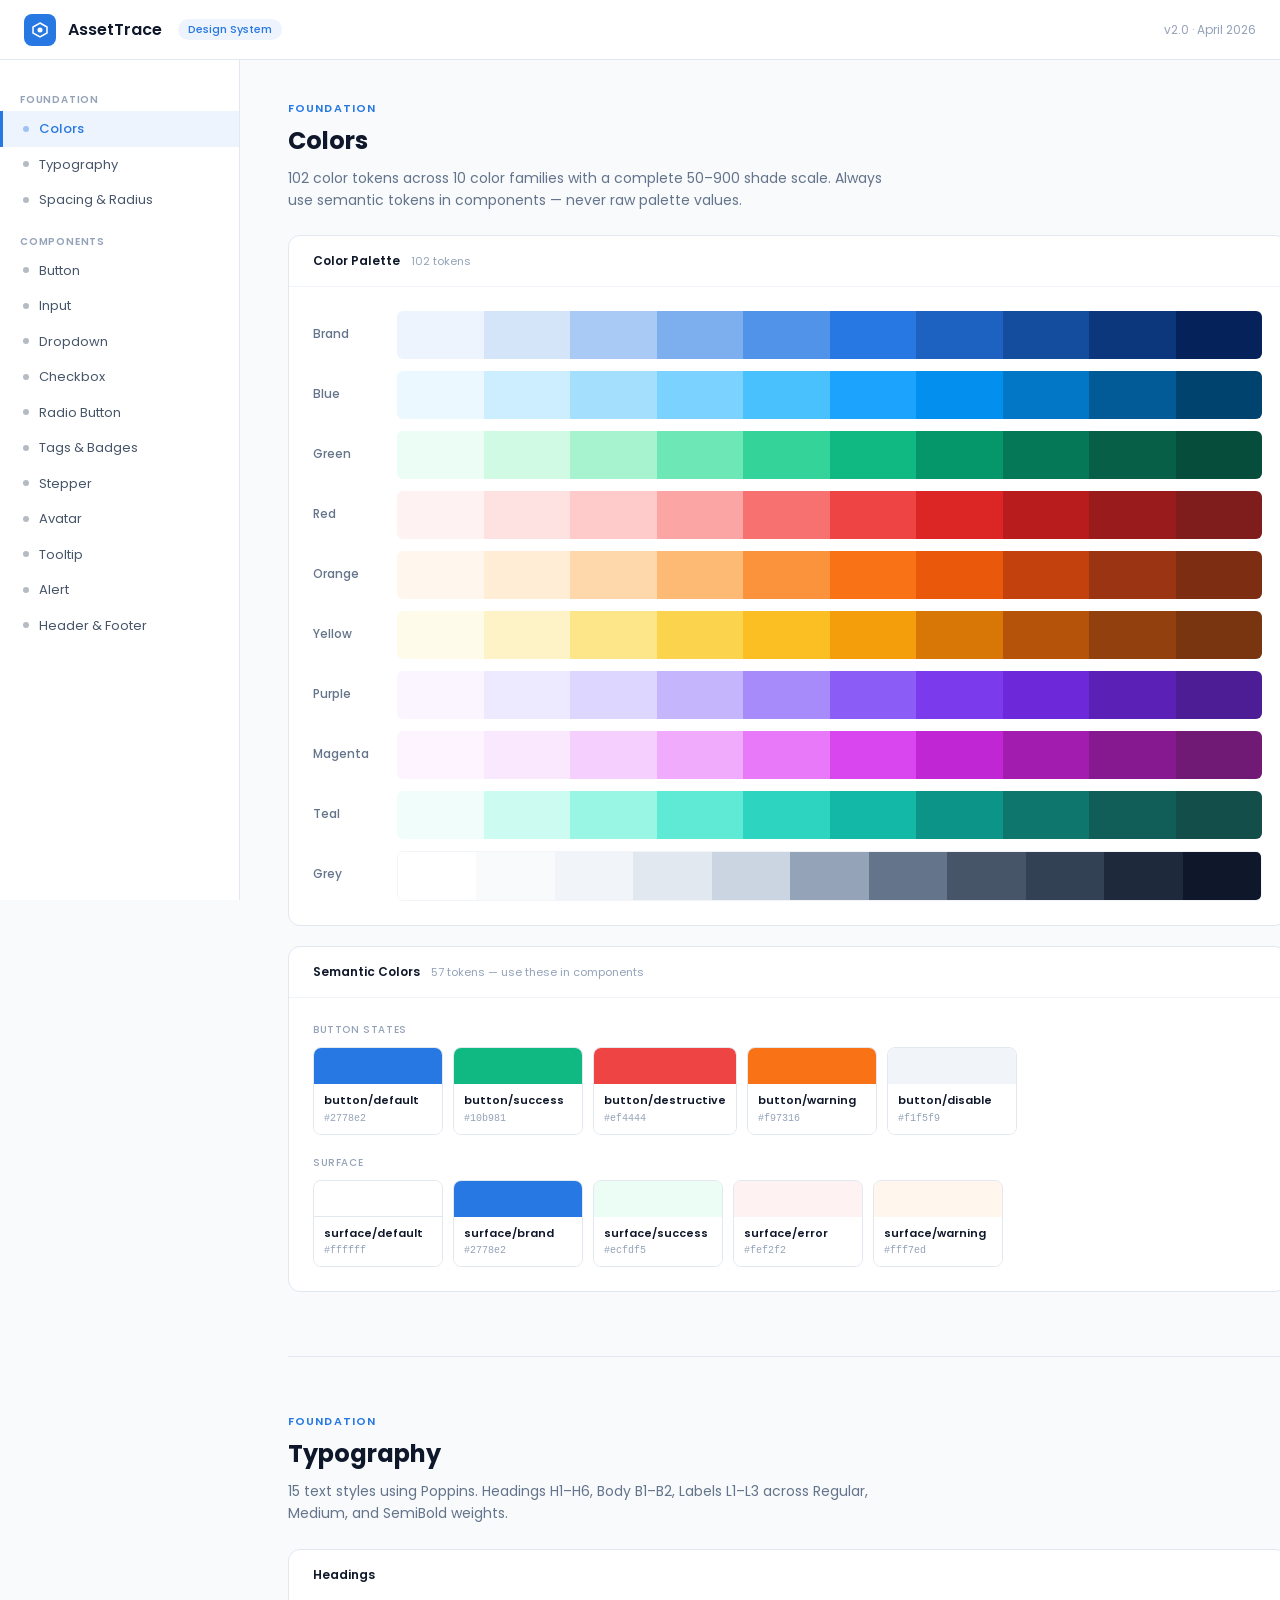
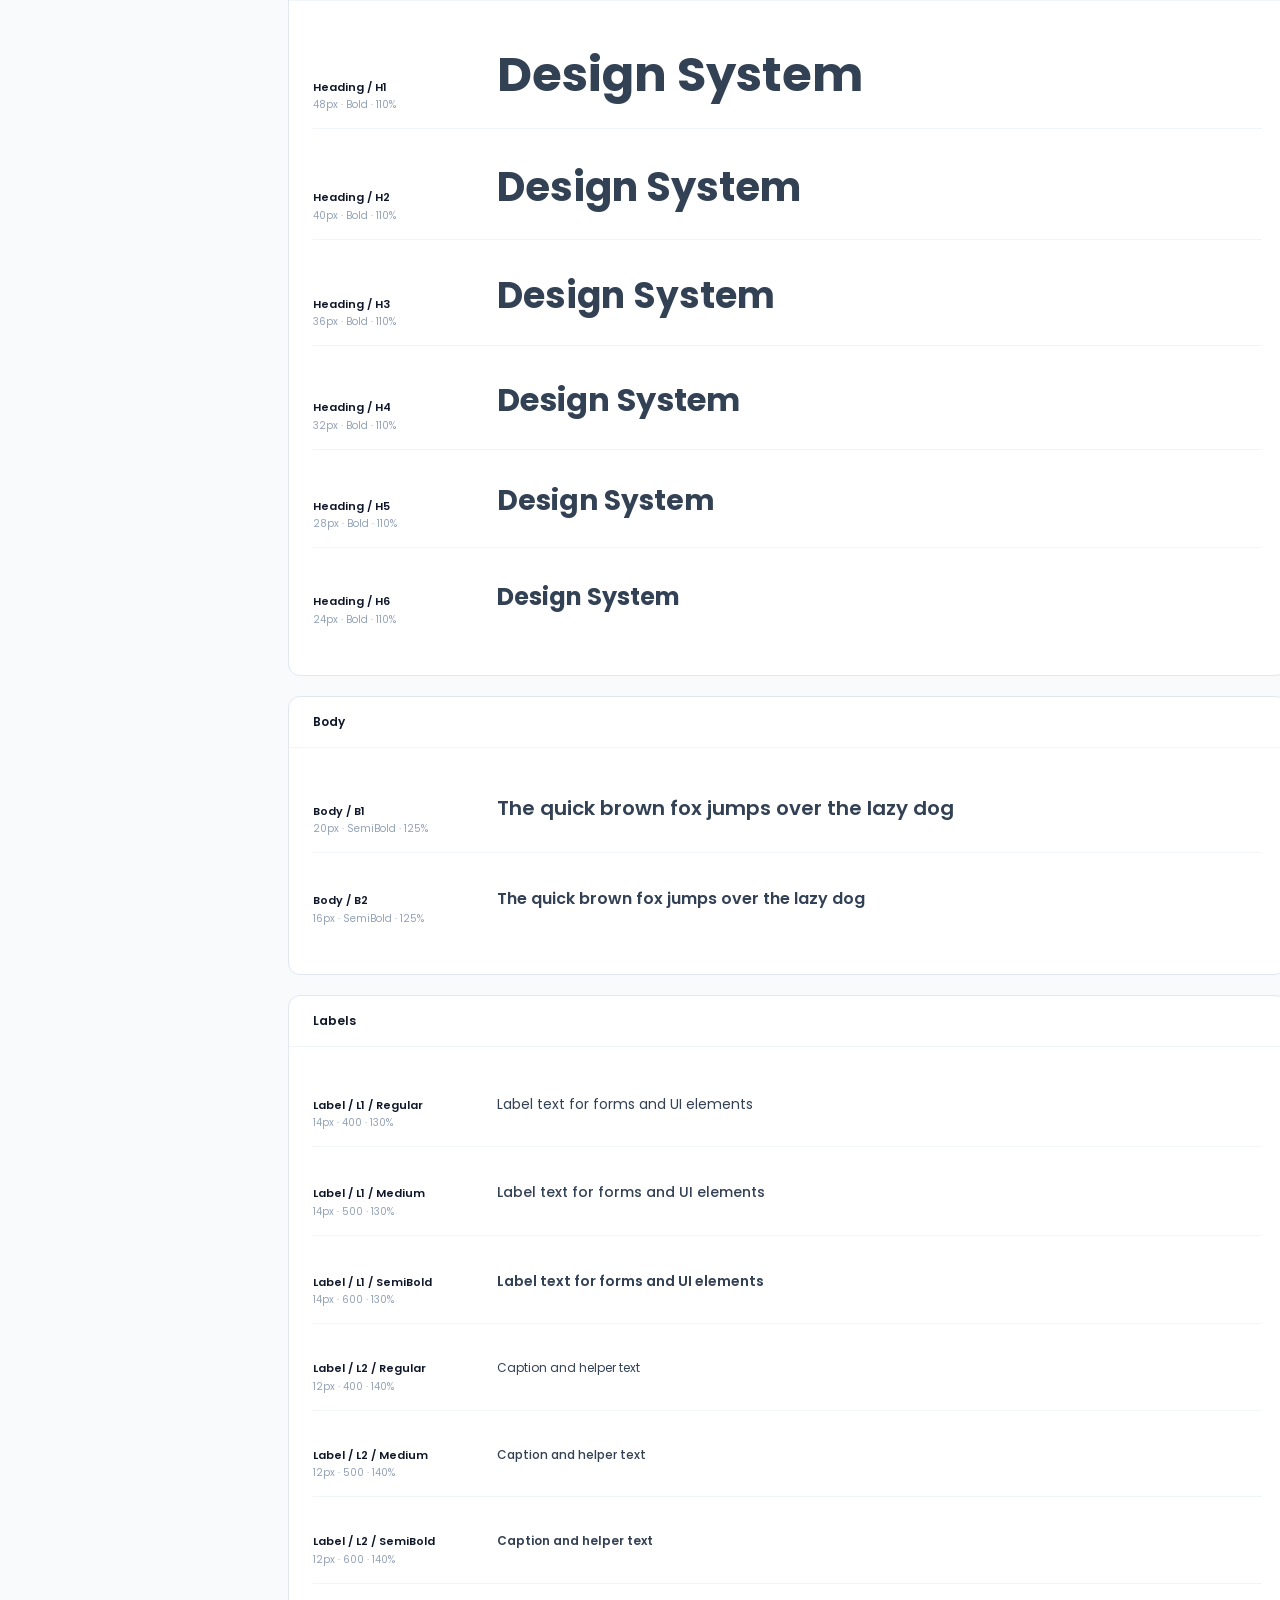
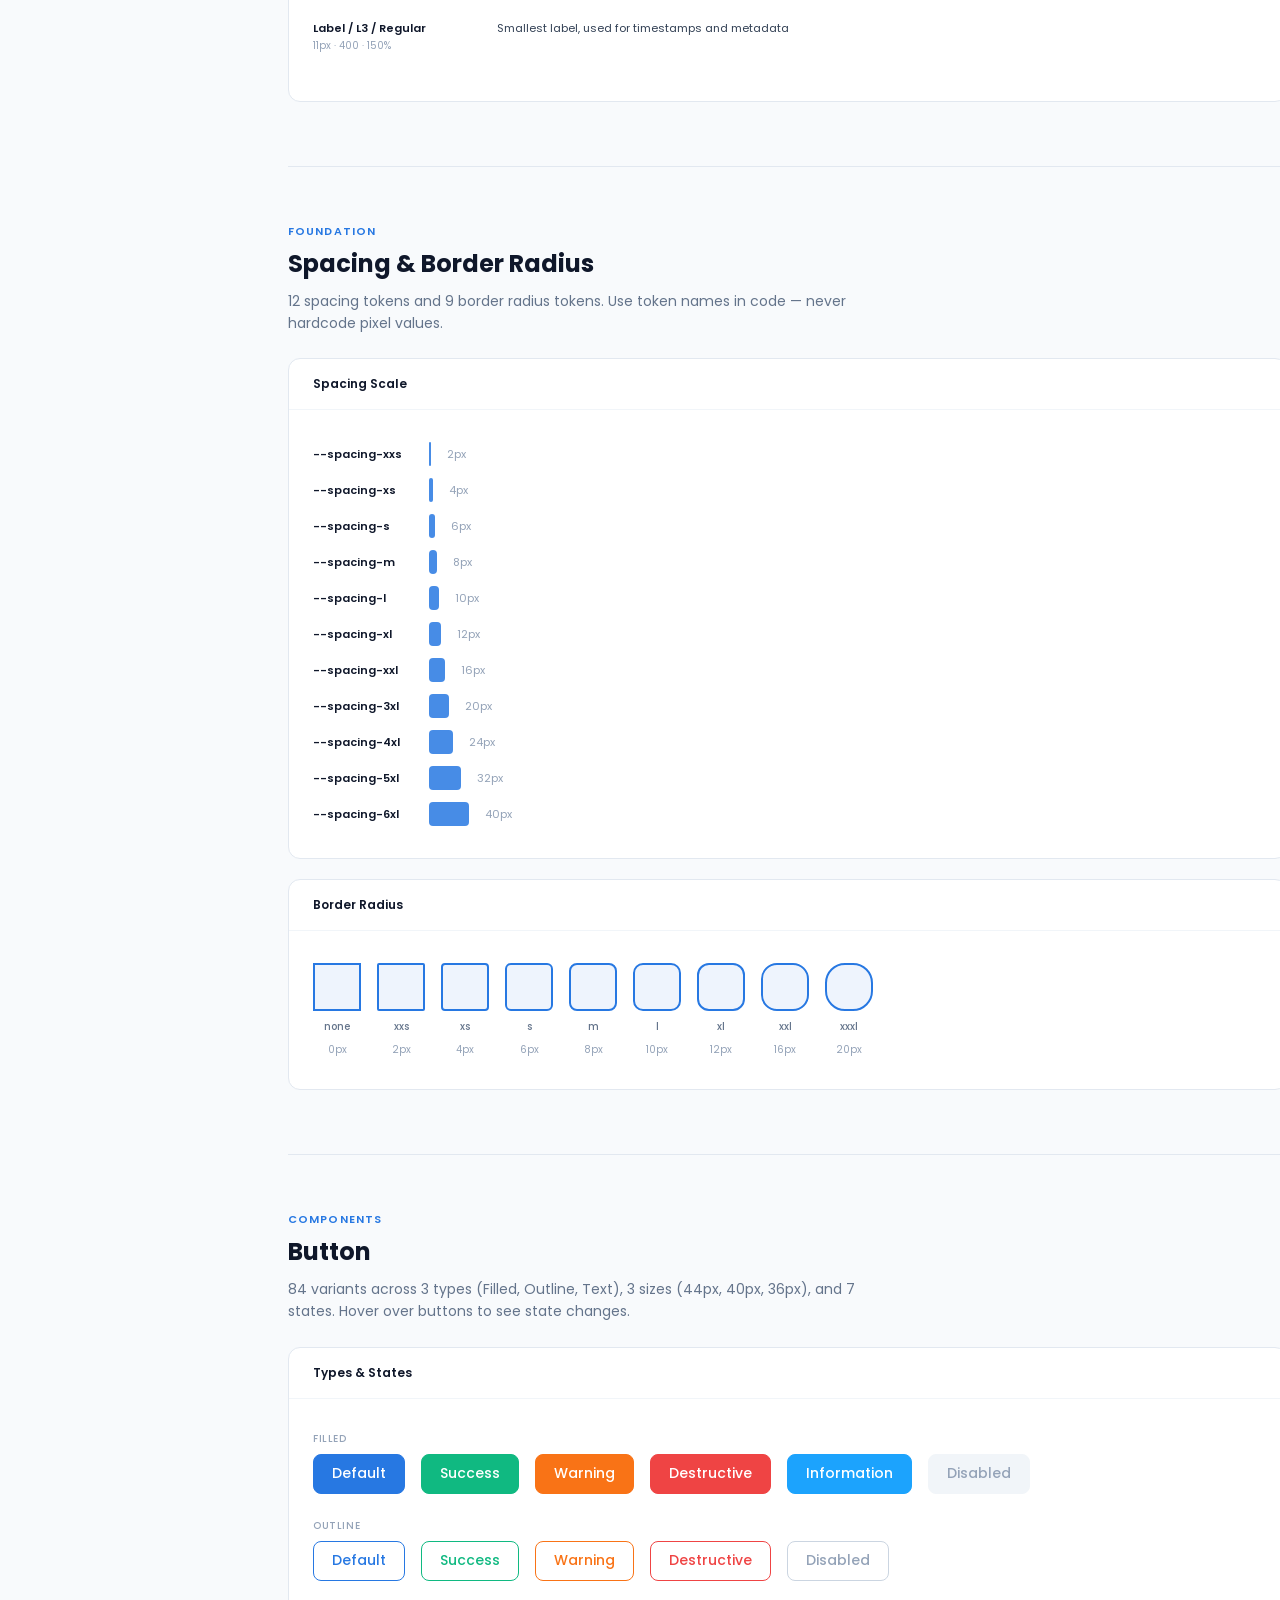
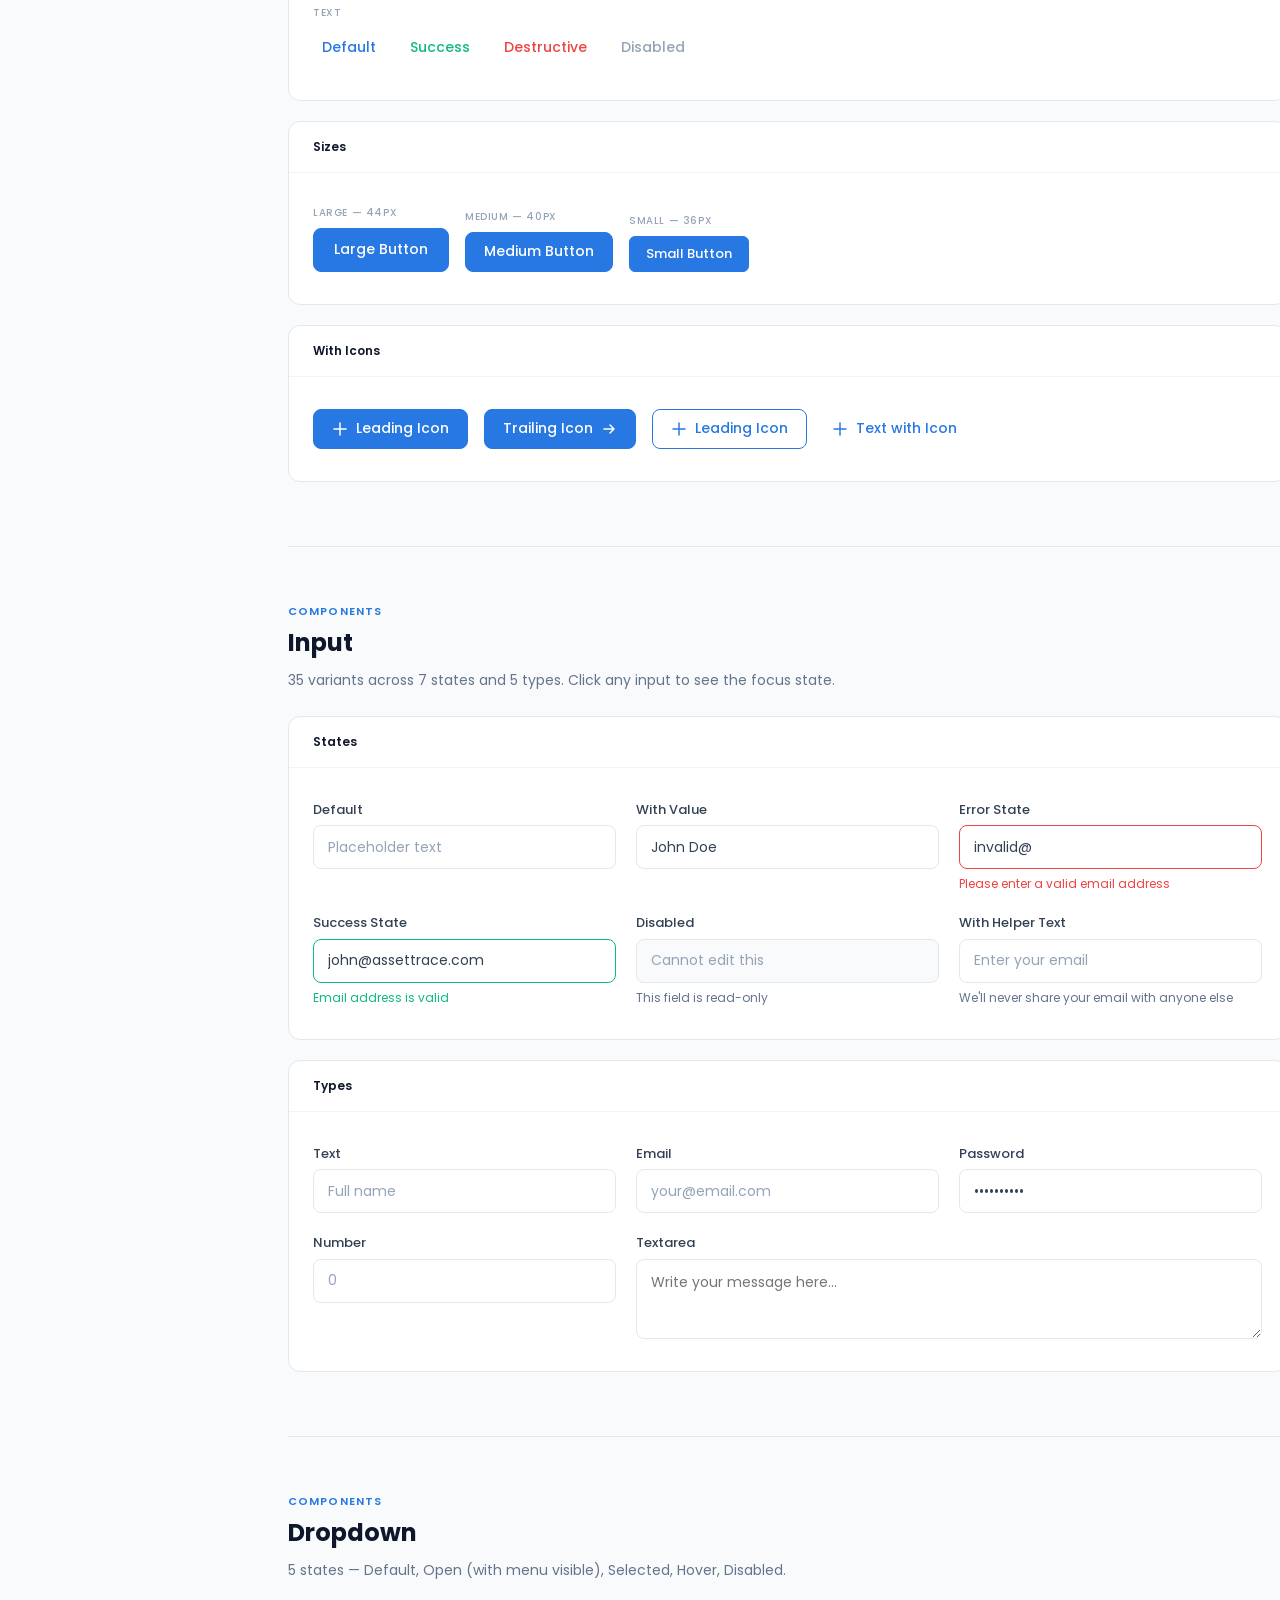
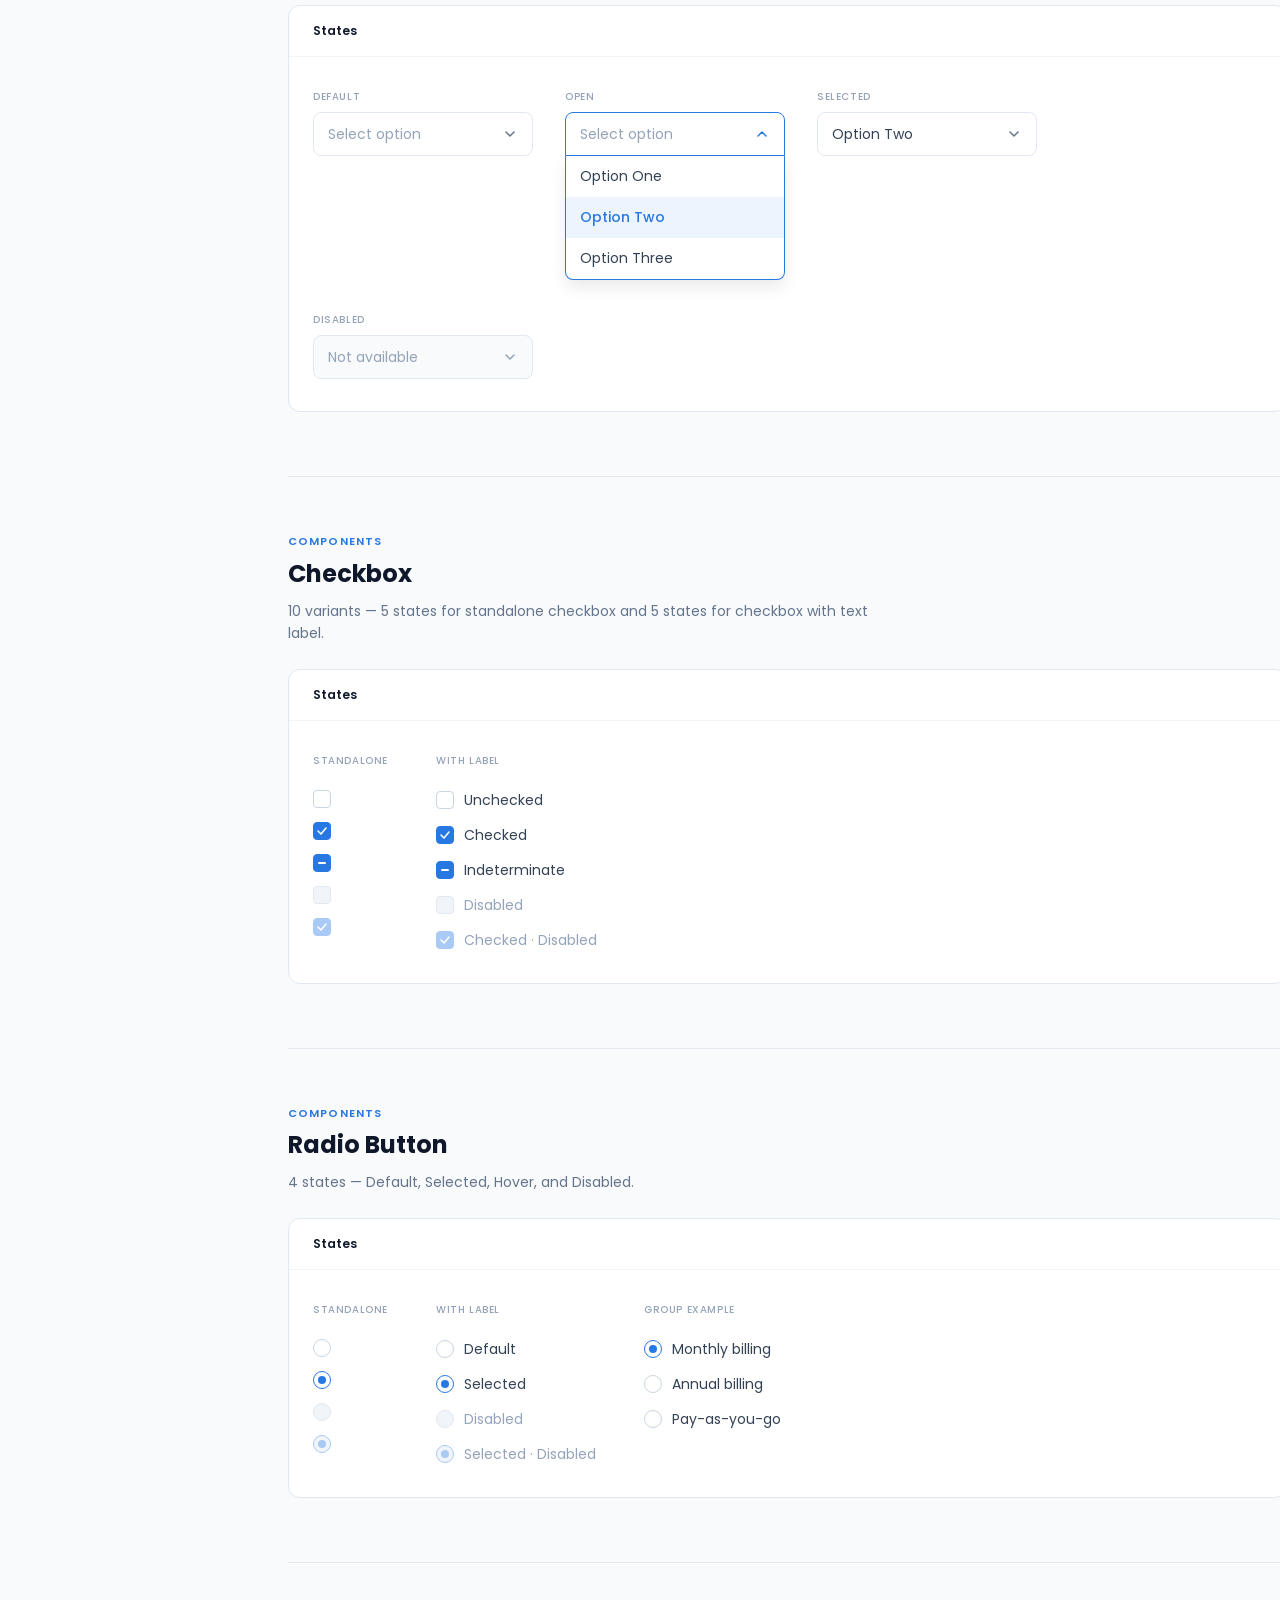
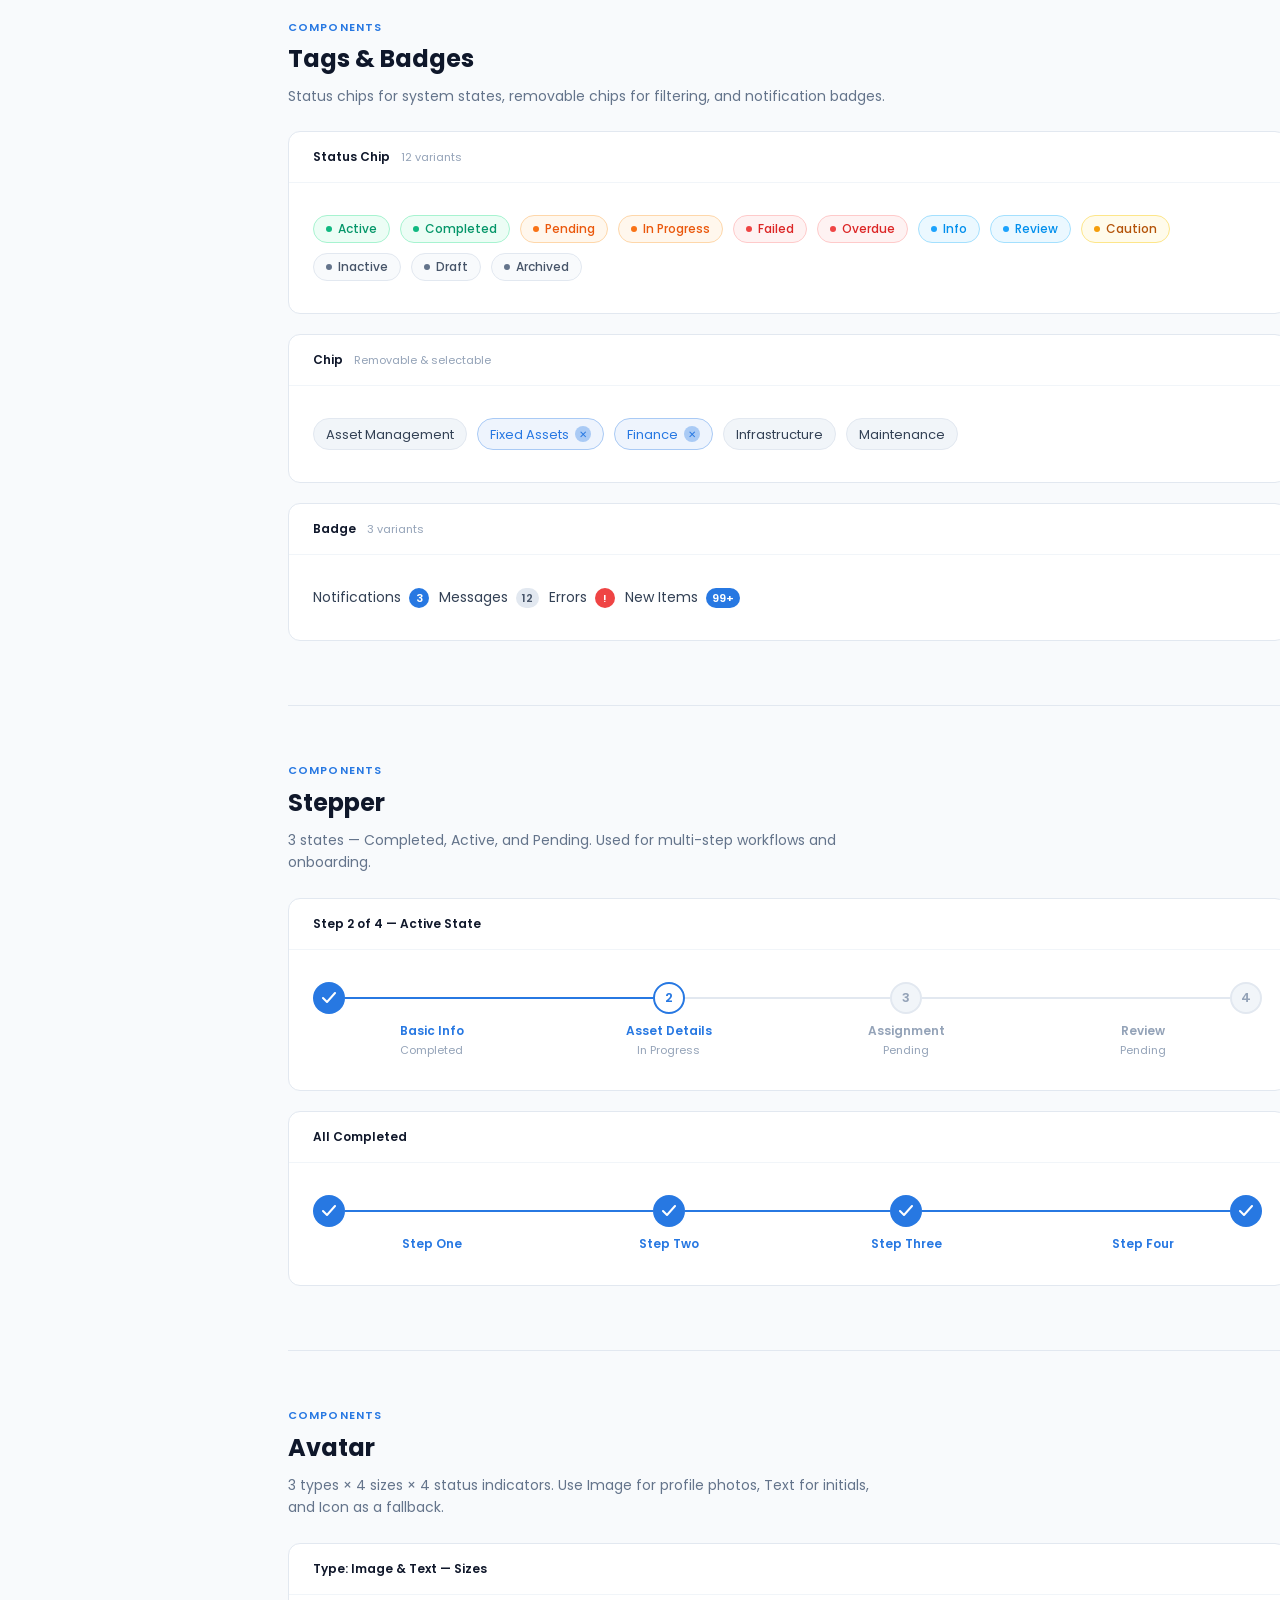
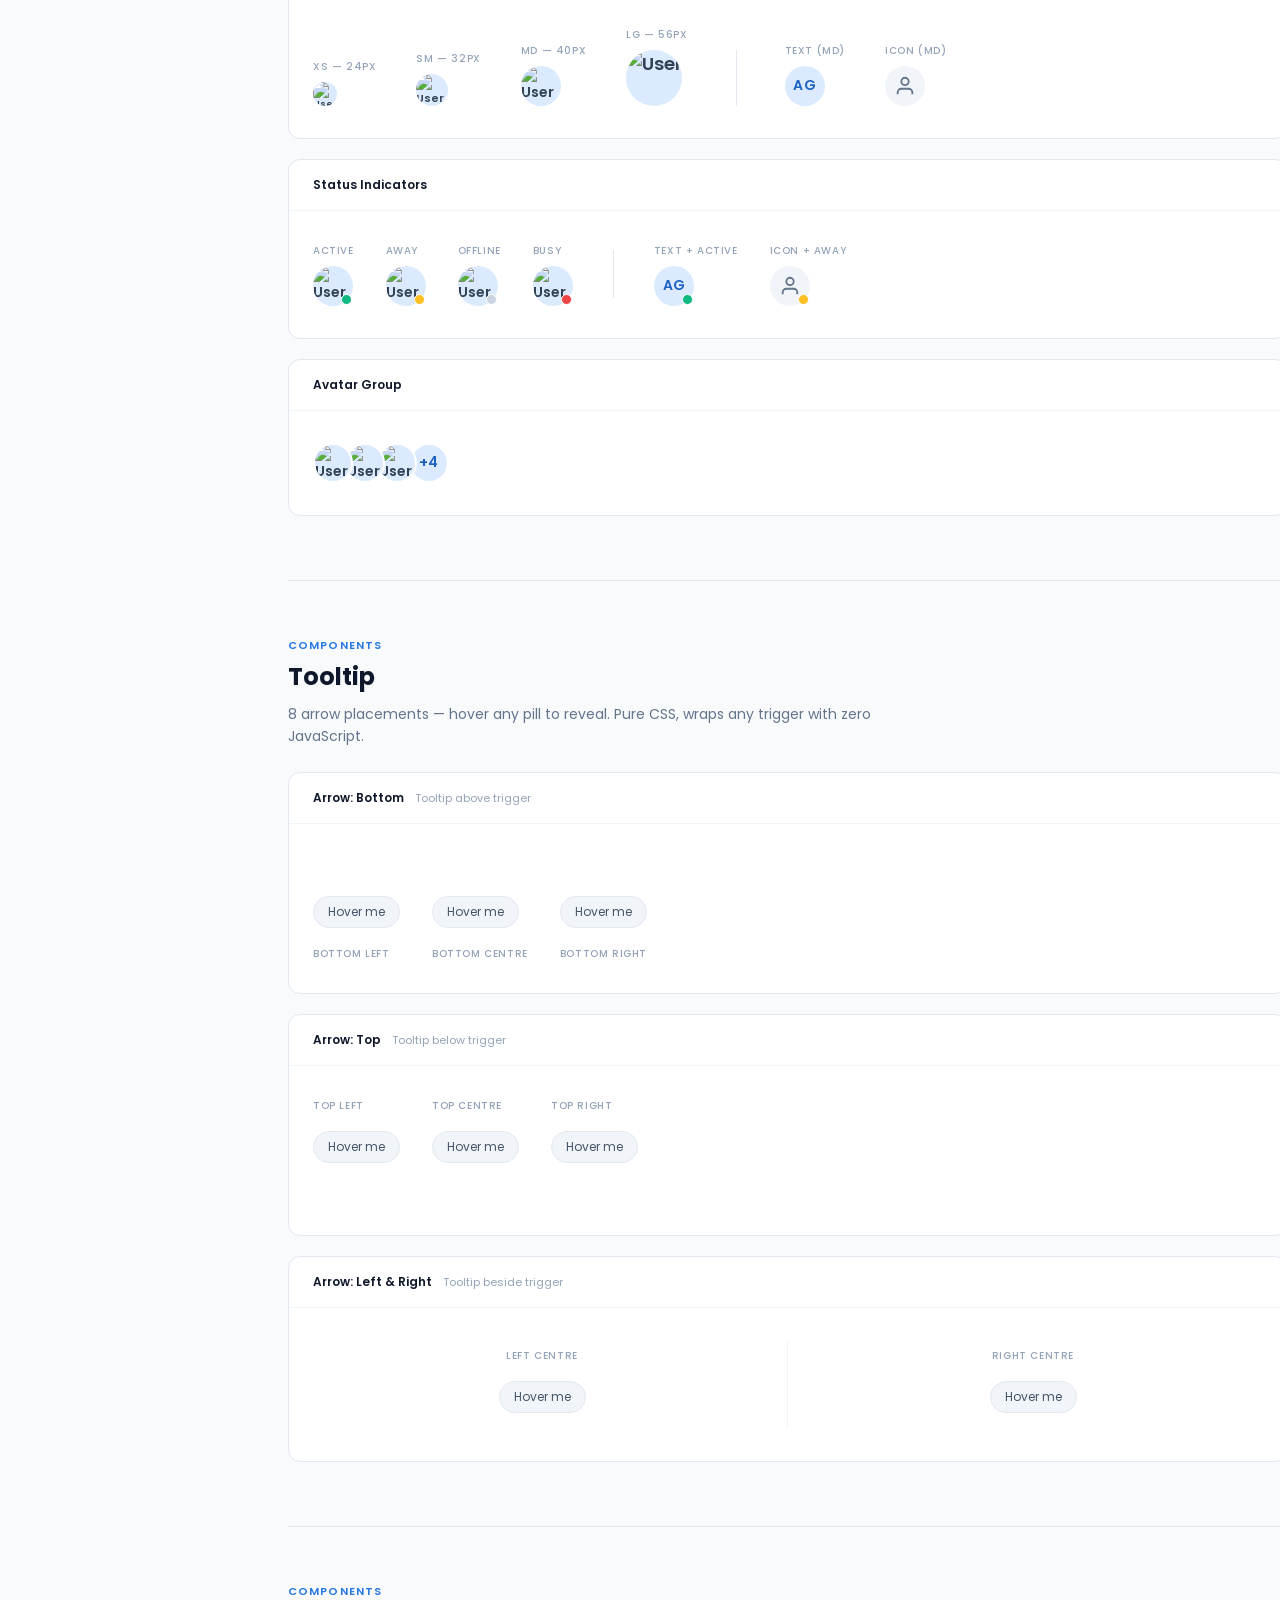
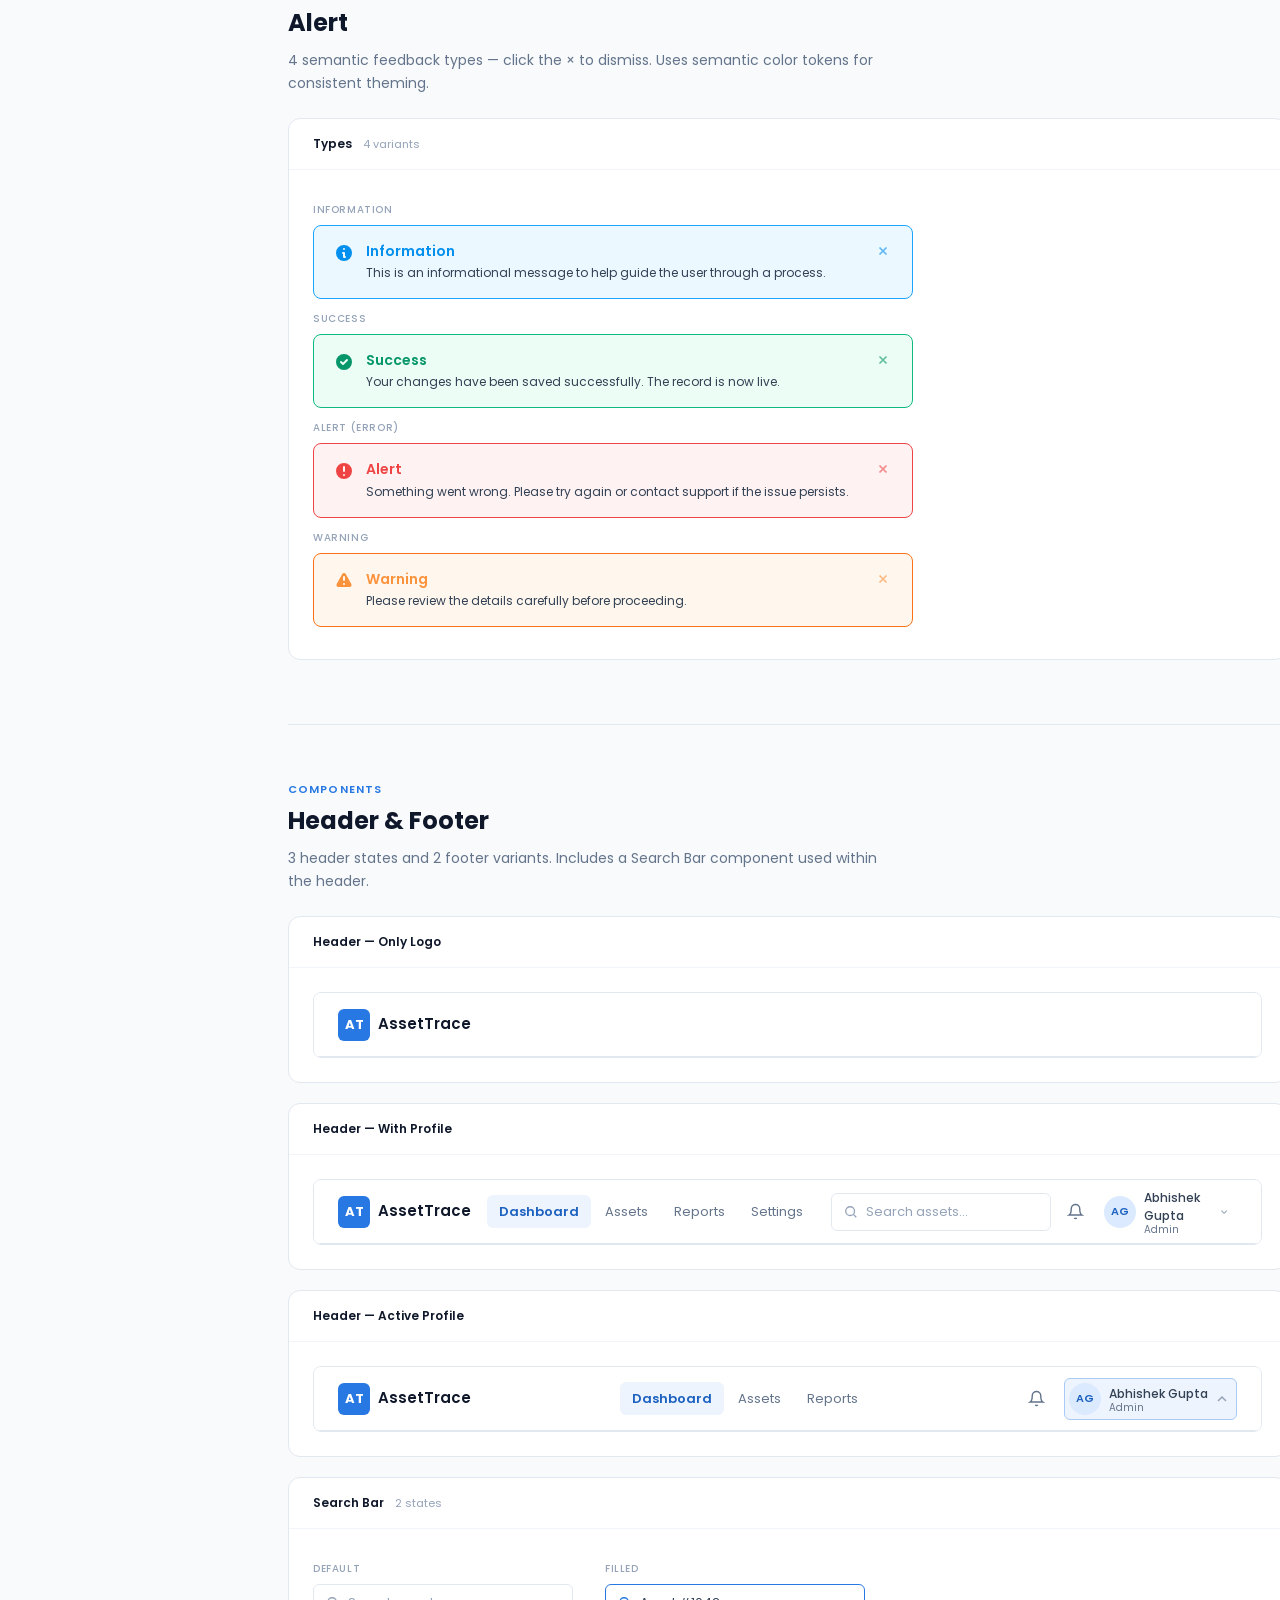
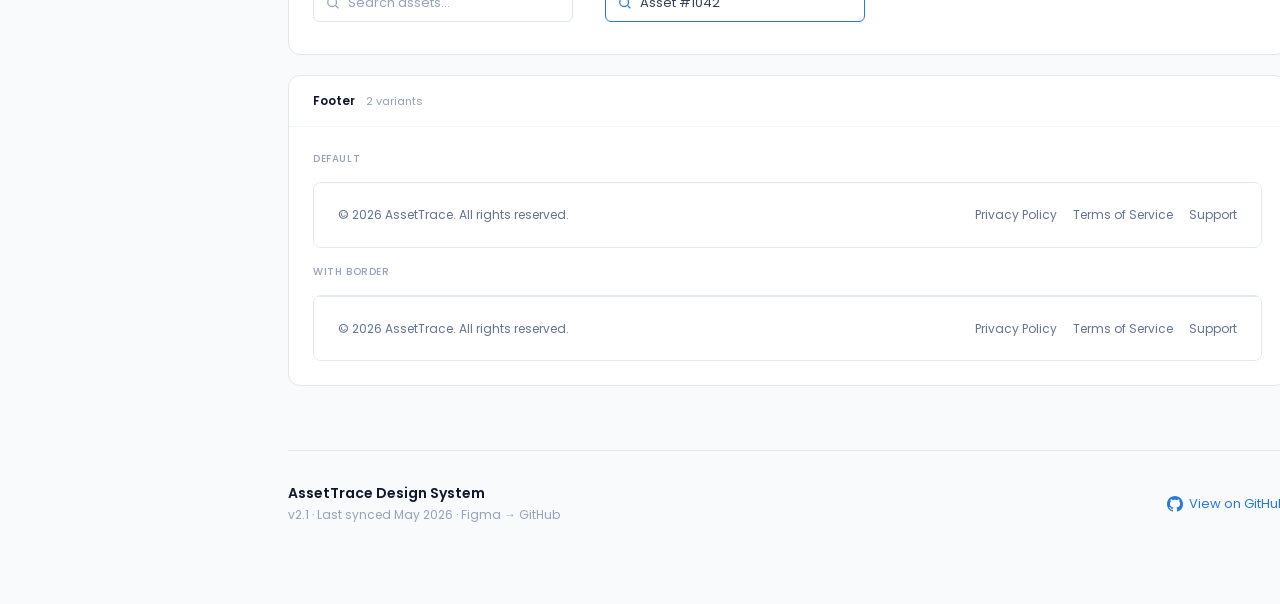
==== commit 98444eb2: "fix: tooltip Left/Right Centre demo no longer clips - Card set to overflow:visible so tooltip isn't " ====
--- a/index.html
+++ b/index.html
@@ -506,6 +506,8 @@
     .tip { position:absolute; z-index:100; display:inline-flex; padding:8px 12px; background:#334155; color:#fff; border-radius:6px; font-family:'Poppins',sans-serif; font-size:11px; white-space:nowrap; pointer-events:none; opacity:0; visibility:hidden; transition:opacity .15s; box-shadow:0 4px 12px rgba(0,0,0,.15); }
     .tip::after { content:''; position:absolute; width:0; height:0; border:5px solid transparent; }
     .tip-wrap:hover .tip { opacity:1; visibility:visible; }
+    .tip-trigger:hover .tip { opacity:1; visibility:visible; }
+    .tip-trigger { position:relative; }
     .tip-bl { bottom:calc(100% + 8px); left:0; } .tip-bl::after { top:100%; left:12px; border-top-color:#334155; }
     .tip-bc { bottom:calc(100% + 8px); left:50%; transform:translateX(-50%); } .tip-bc::after { top:100%; left:50%; transform:translateX(-50%); border-top-color:#334155; }
     .tip-br { bottom:calc(100% + 8px); right:0; } .tip-br::after { top:100%; right:12px; border-top-color:#334155; }
@@ -1680,24 +1682,39 @@
           </div>
         </div>
 
-        <div class="card" style="margin-top:16px;">
+        <div class="card" style="margin-top:16px;overflow:visible;">
           <div class="card-header"><span class="card-label">Arrow: Left &amp; Right <span class="card-sublabel">Tooltip beside trigger</span></span></div>
           <div class="card-body">
-            <div class="variants-row" style="gap:48px;">
-              <div class="variant-group">
-                <div class="variant-label" style="margin-bottom:10px;">Left Centre</div>
-                <div class="tip-wrap" style="padding-left:130px;">
-                  <span class="tip-trigger">Hover me</span>
-                  <div class="tip tip-lc">Left Centre</div>
-                </div>
-              </div>
-              <div class="variant-group">
-                <div class="variant-label" style="margin-bottom:10px;">Right Centre</div>
-                <div class="tip-wrap" style="padding-right:130px;">
-                  <span class="tip-trigger">Hover me</span>
-                  <div class="tip tip-rc">Right Centre</div>
-                </div>
-              </div>
+            <div style="display:flex; gap:0; align-items:stretch;">
+
+              <!-- Left Centre demo -->
+              <div style="flex:1; display:flex; flex-direction:column; align-items:center; gap:10px; padding:8px 0;">
+                <div class="variant-label">Left Centre</div>
+                <div style="display:flex; align-items:center; justify-content:center; width:100%; position:relative; padding:8px 0;">
+                  <div class="tip-wrap" style="position:static; display:flex; align-items:center; justify-content:center; width:100%;">
+                    <span class="tip-trigger" style="position:relative;">
+                      Hover me
+                      <div class="tip tip-lc" style="position:absolute;">Left Centre</div>
+                    </span>
+                  </div>
+                </div>
+              </div>
+
+              <div style="width:1px; background:#f1f5f9; margin:0 16px;"></div>
+
+              <!-- Right Centre demo -->
+              <div style="flex:1; display:flex; flex-direction:column; align-items:center; gap:10px; padding:8px 0;">
+                <div class="variant-label">Right Centre</div>
+                <div style="display:flex; align-items:center; justify-content:center; width:100%; position:relative; padding:8px 0;">
+                  <div class="tip-wrap" style="position:static; display:flex; align-items:center; justify-content:center; width:100%;">
+                    <span class="tip-trigger" style="position:relative;">
+                      Hover me
+                      <div class="tip tip-rc" style="position:absolute;">Right Centre</div>
+                    </span>
+                  </div>
+                </div>
+              </div>
+
             </div>
           </div>
         </div>
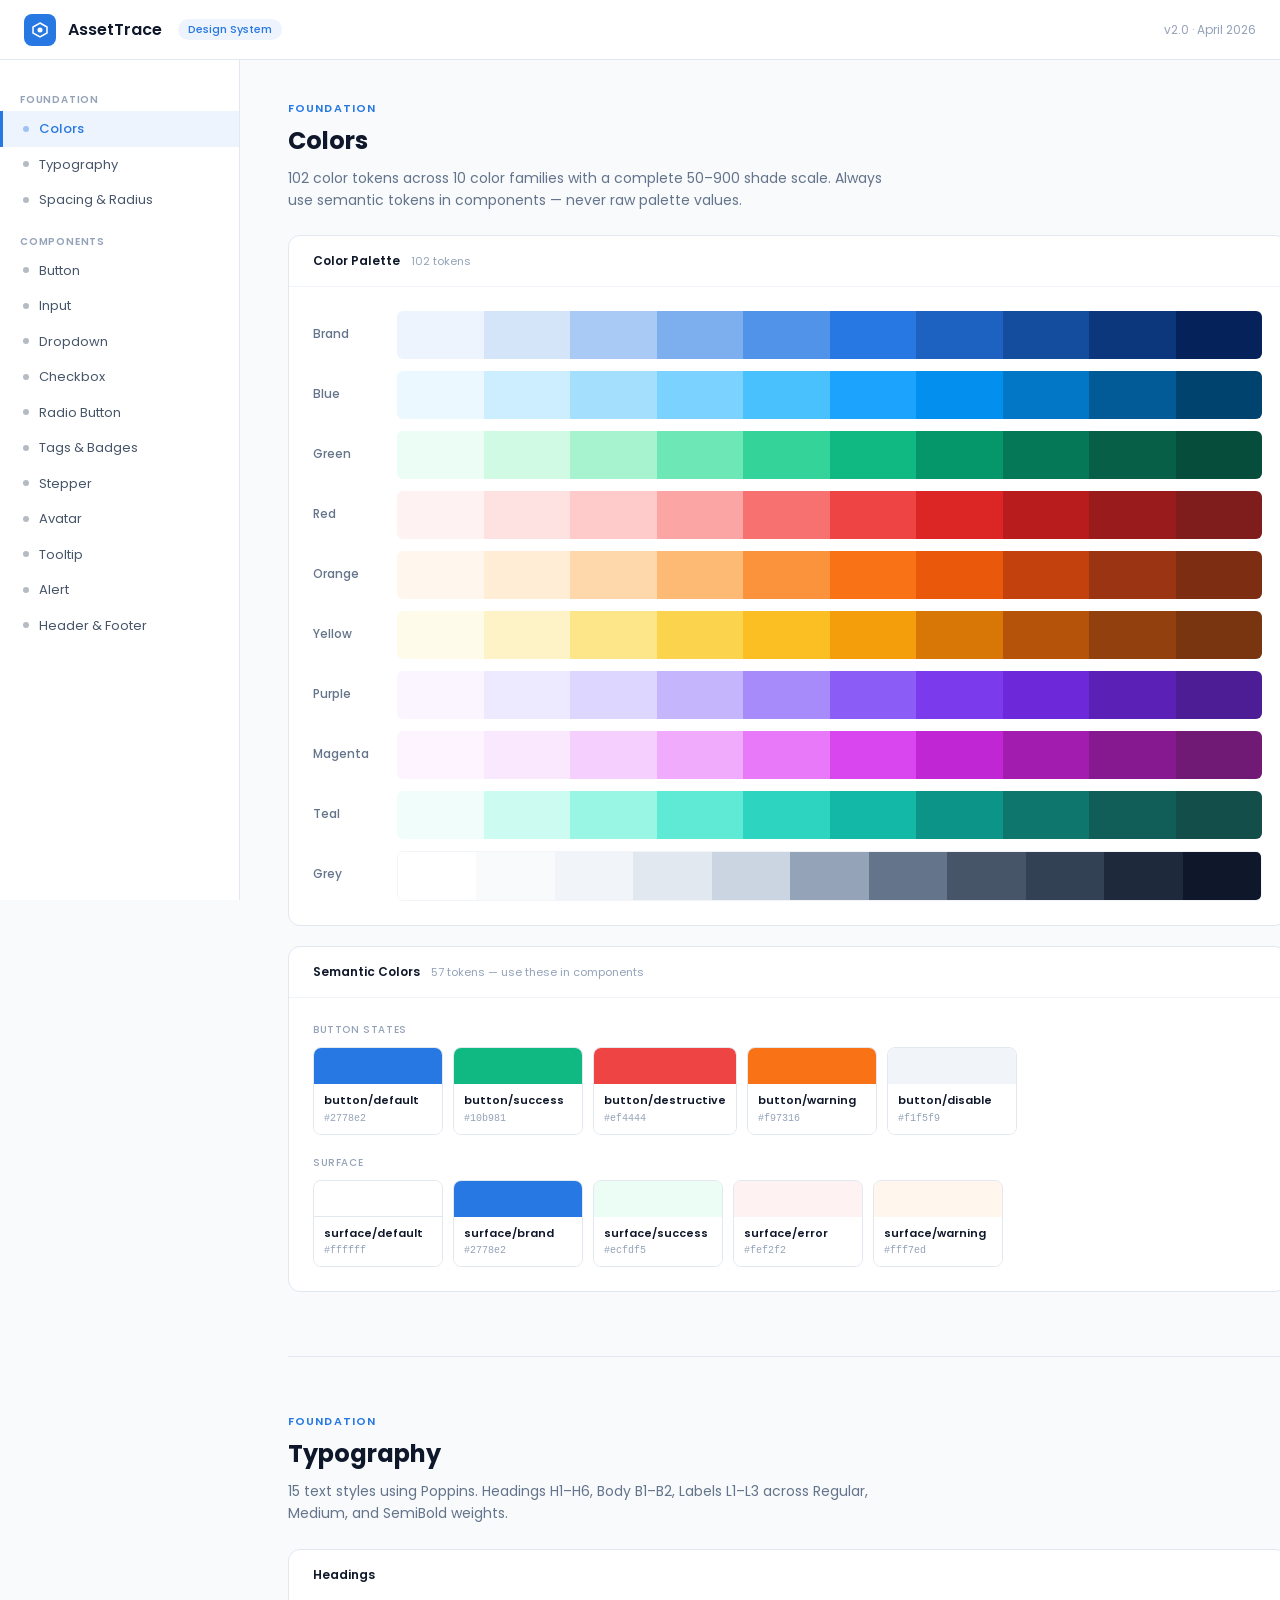
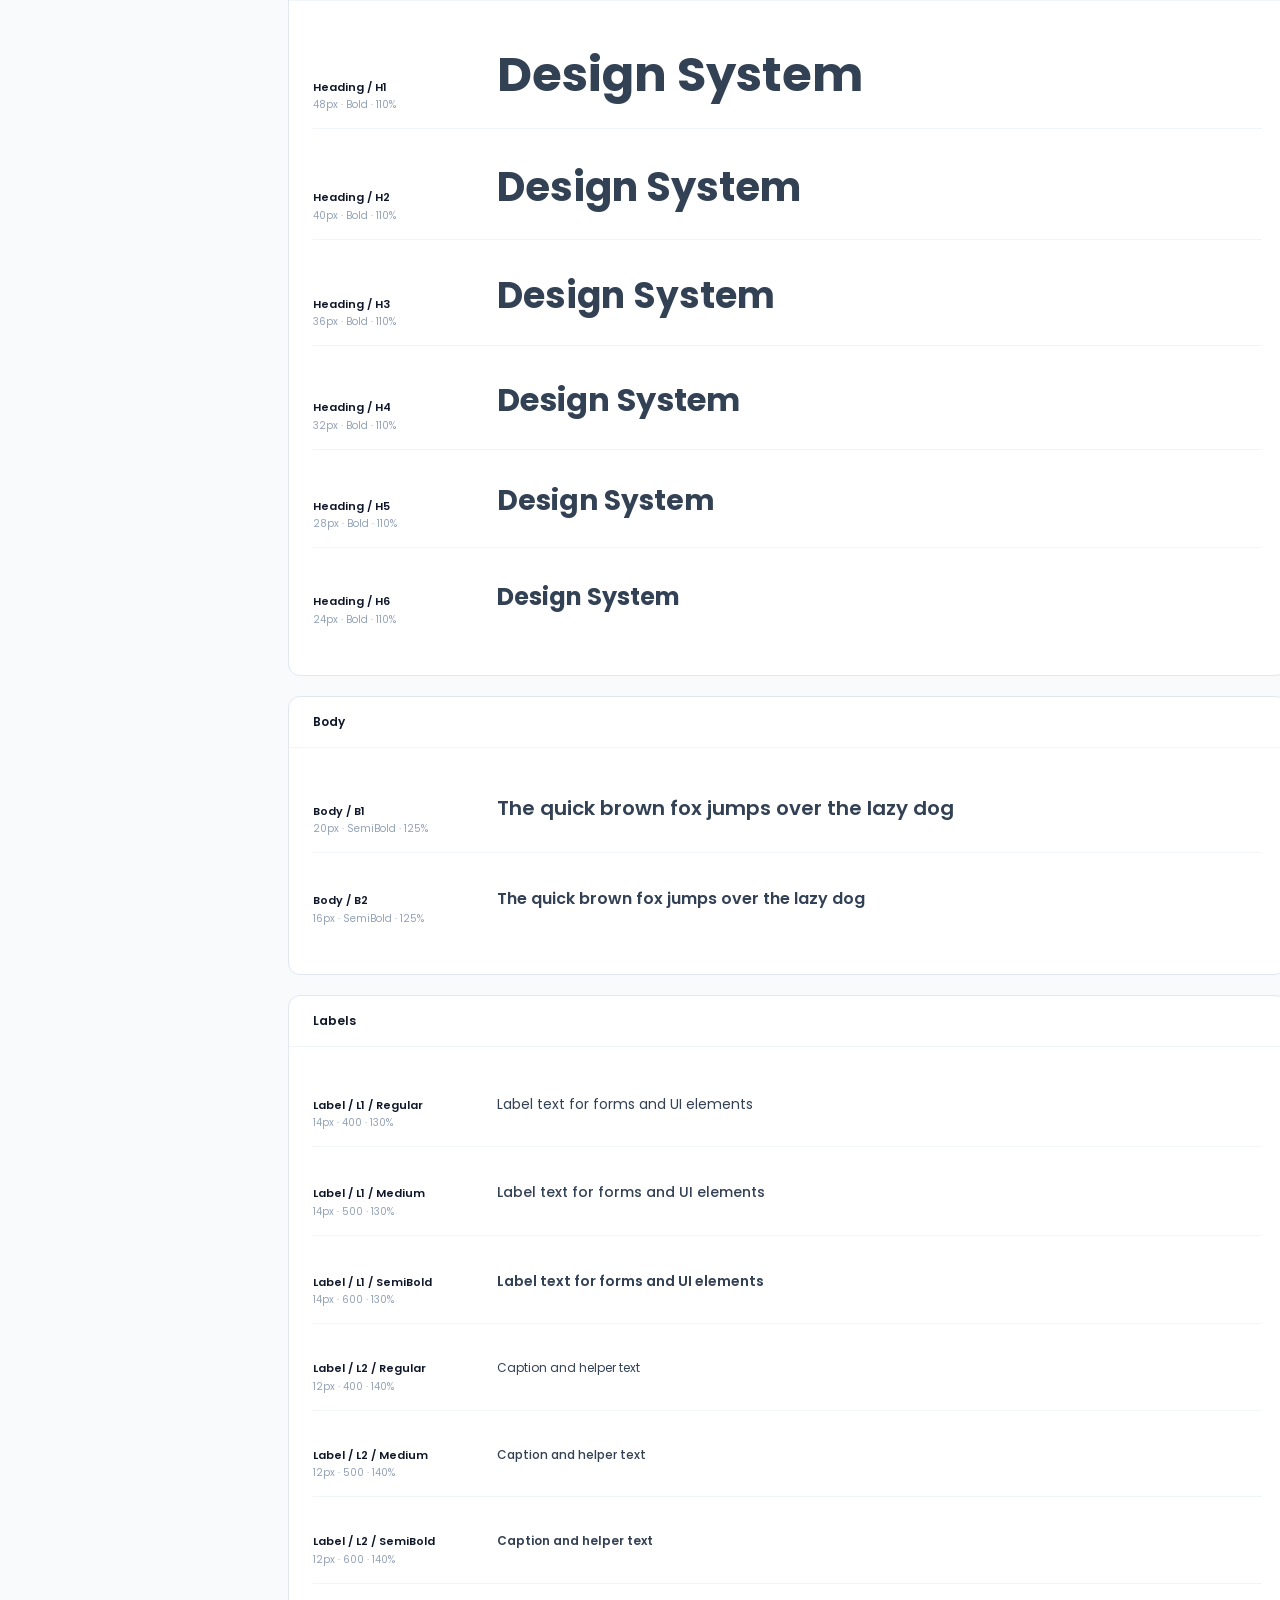
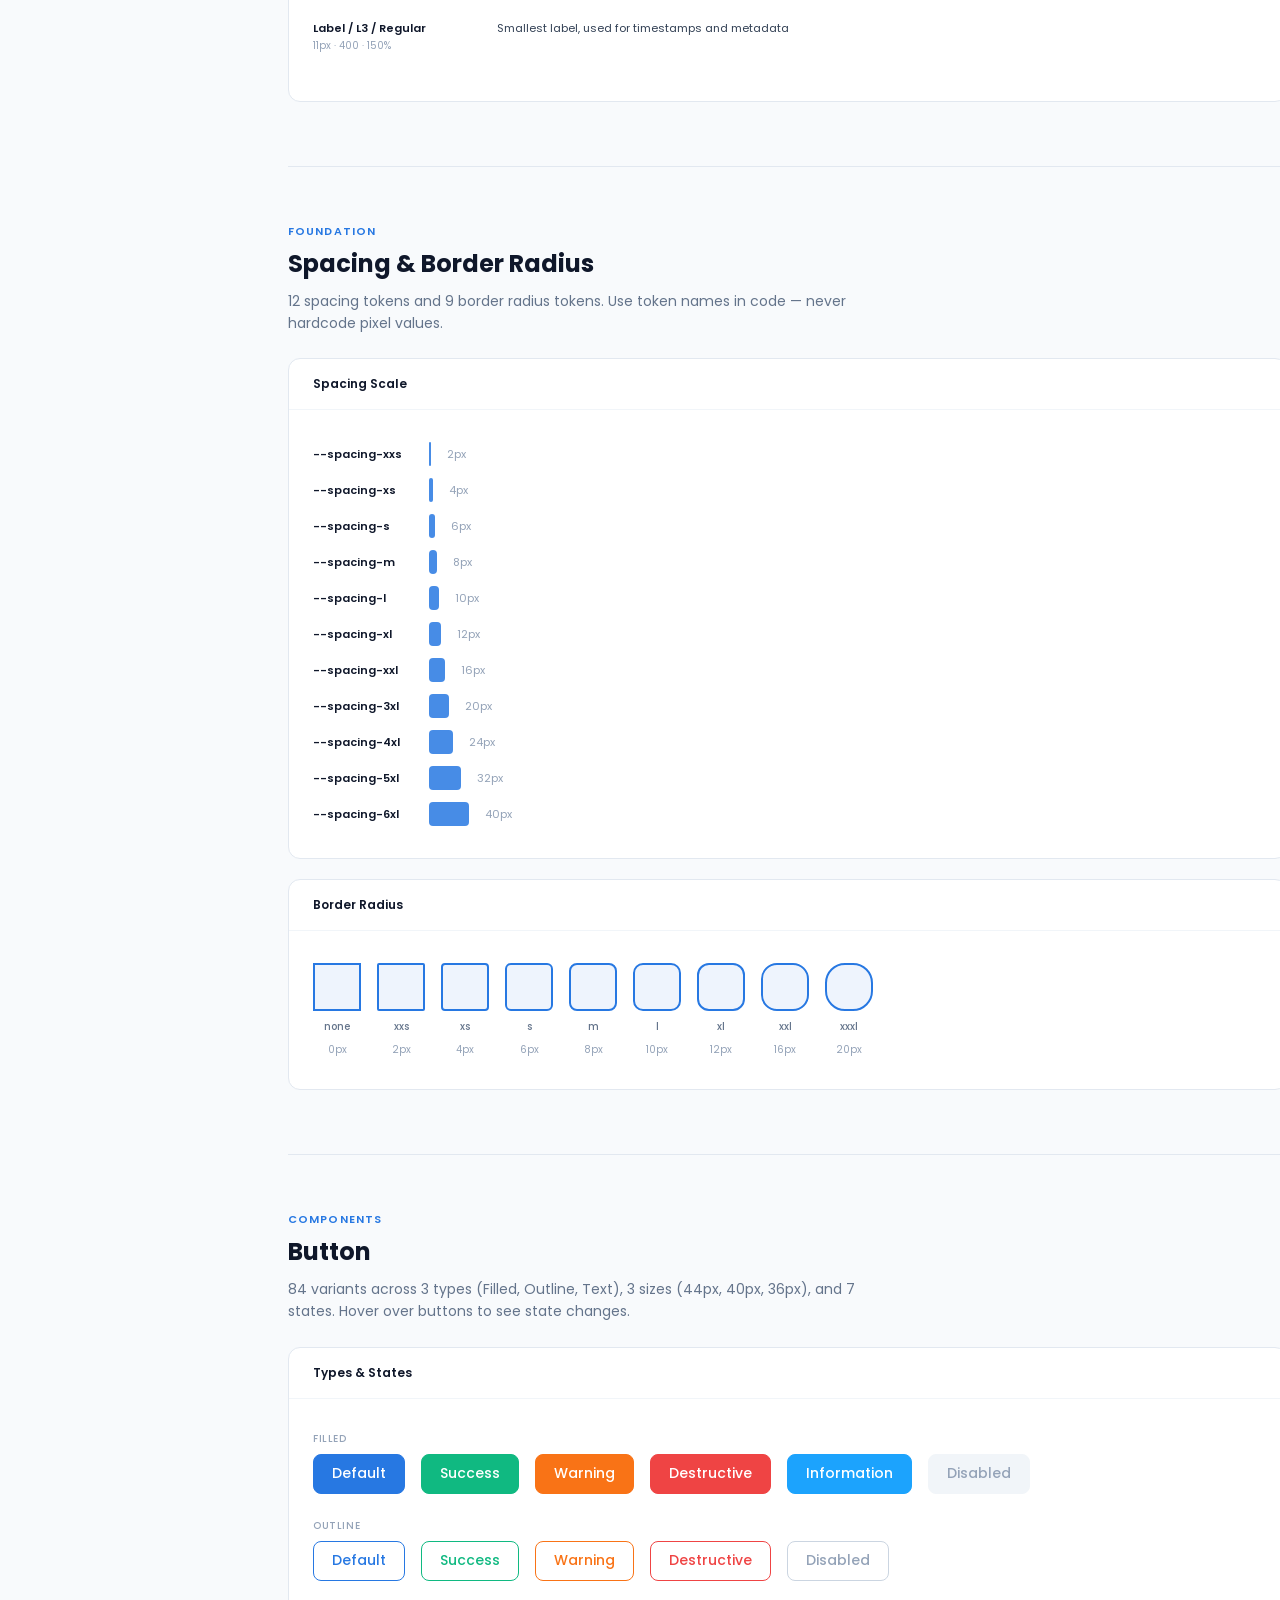
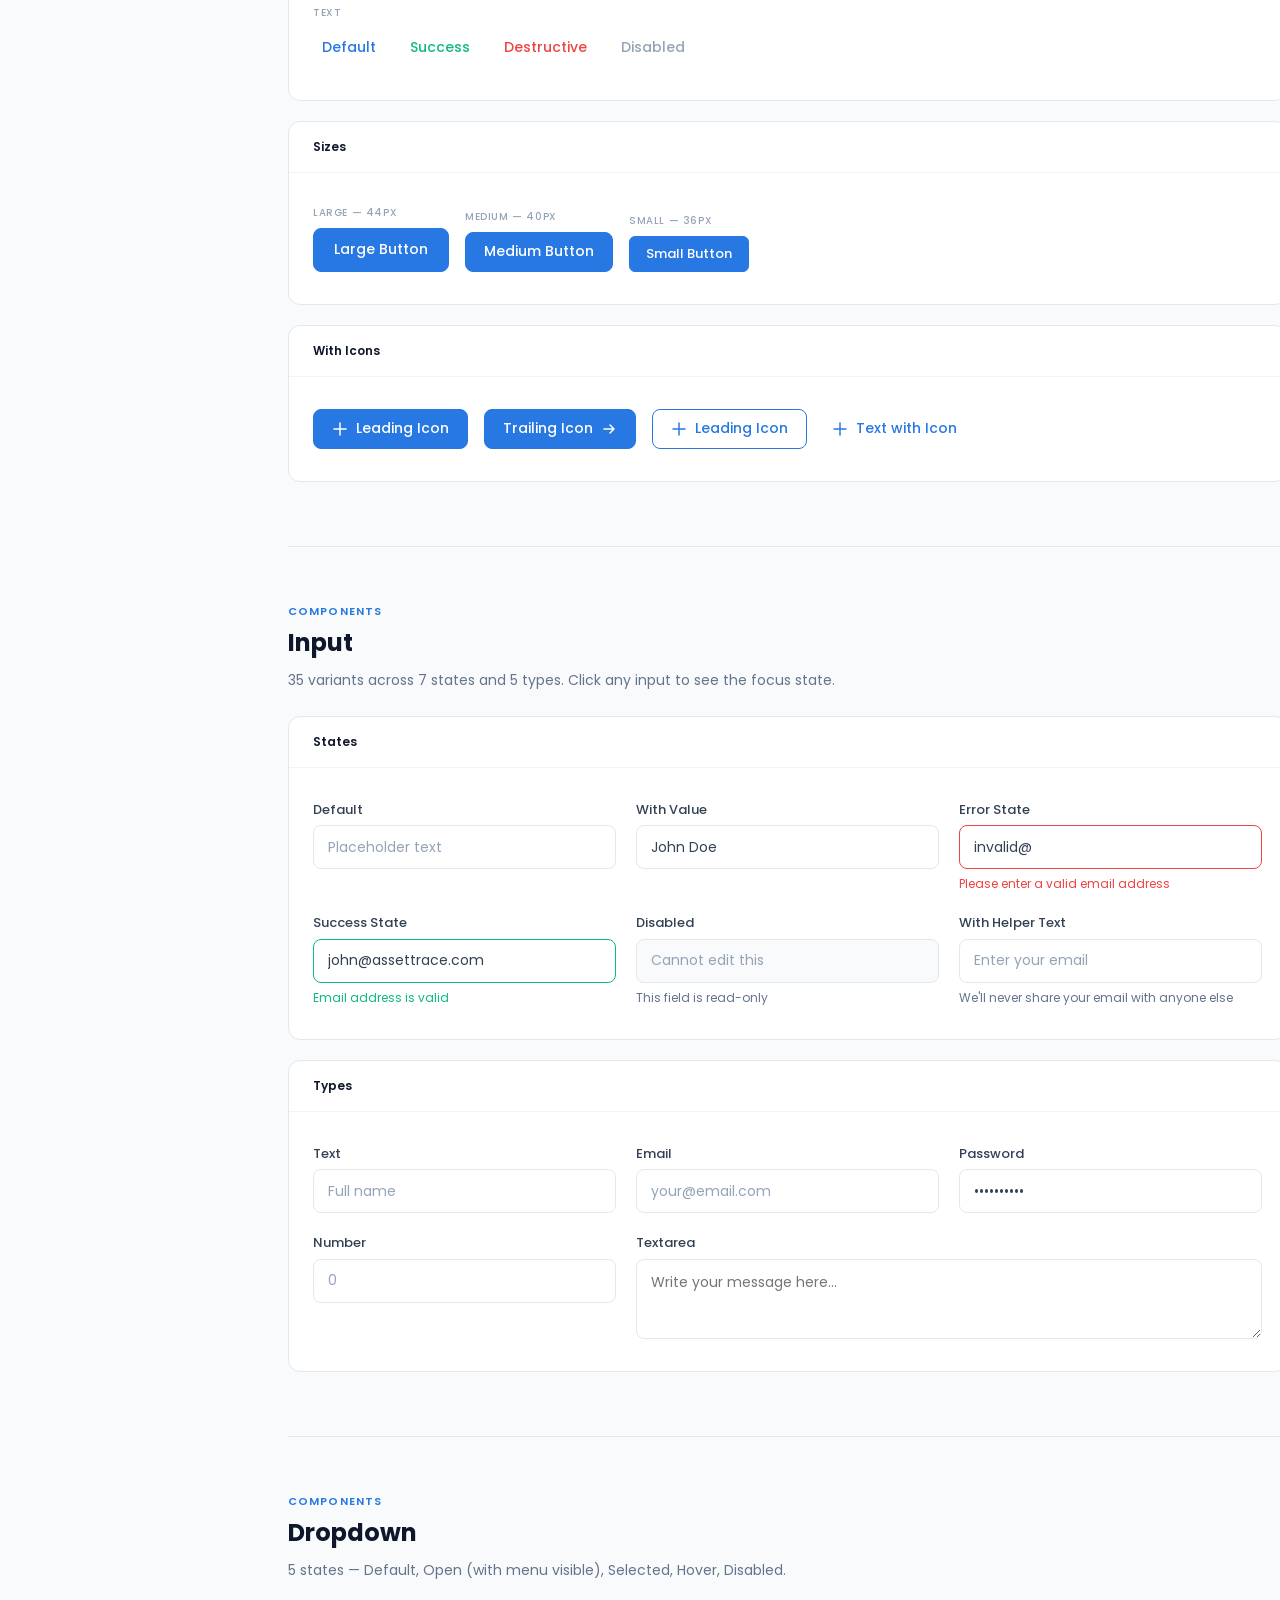
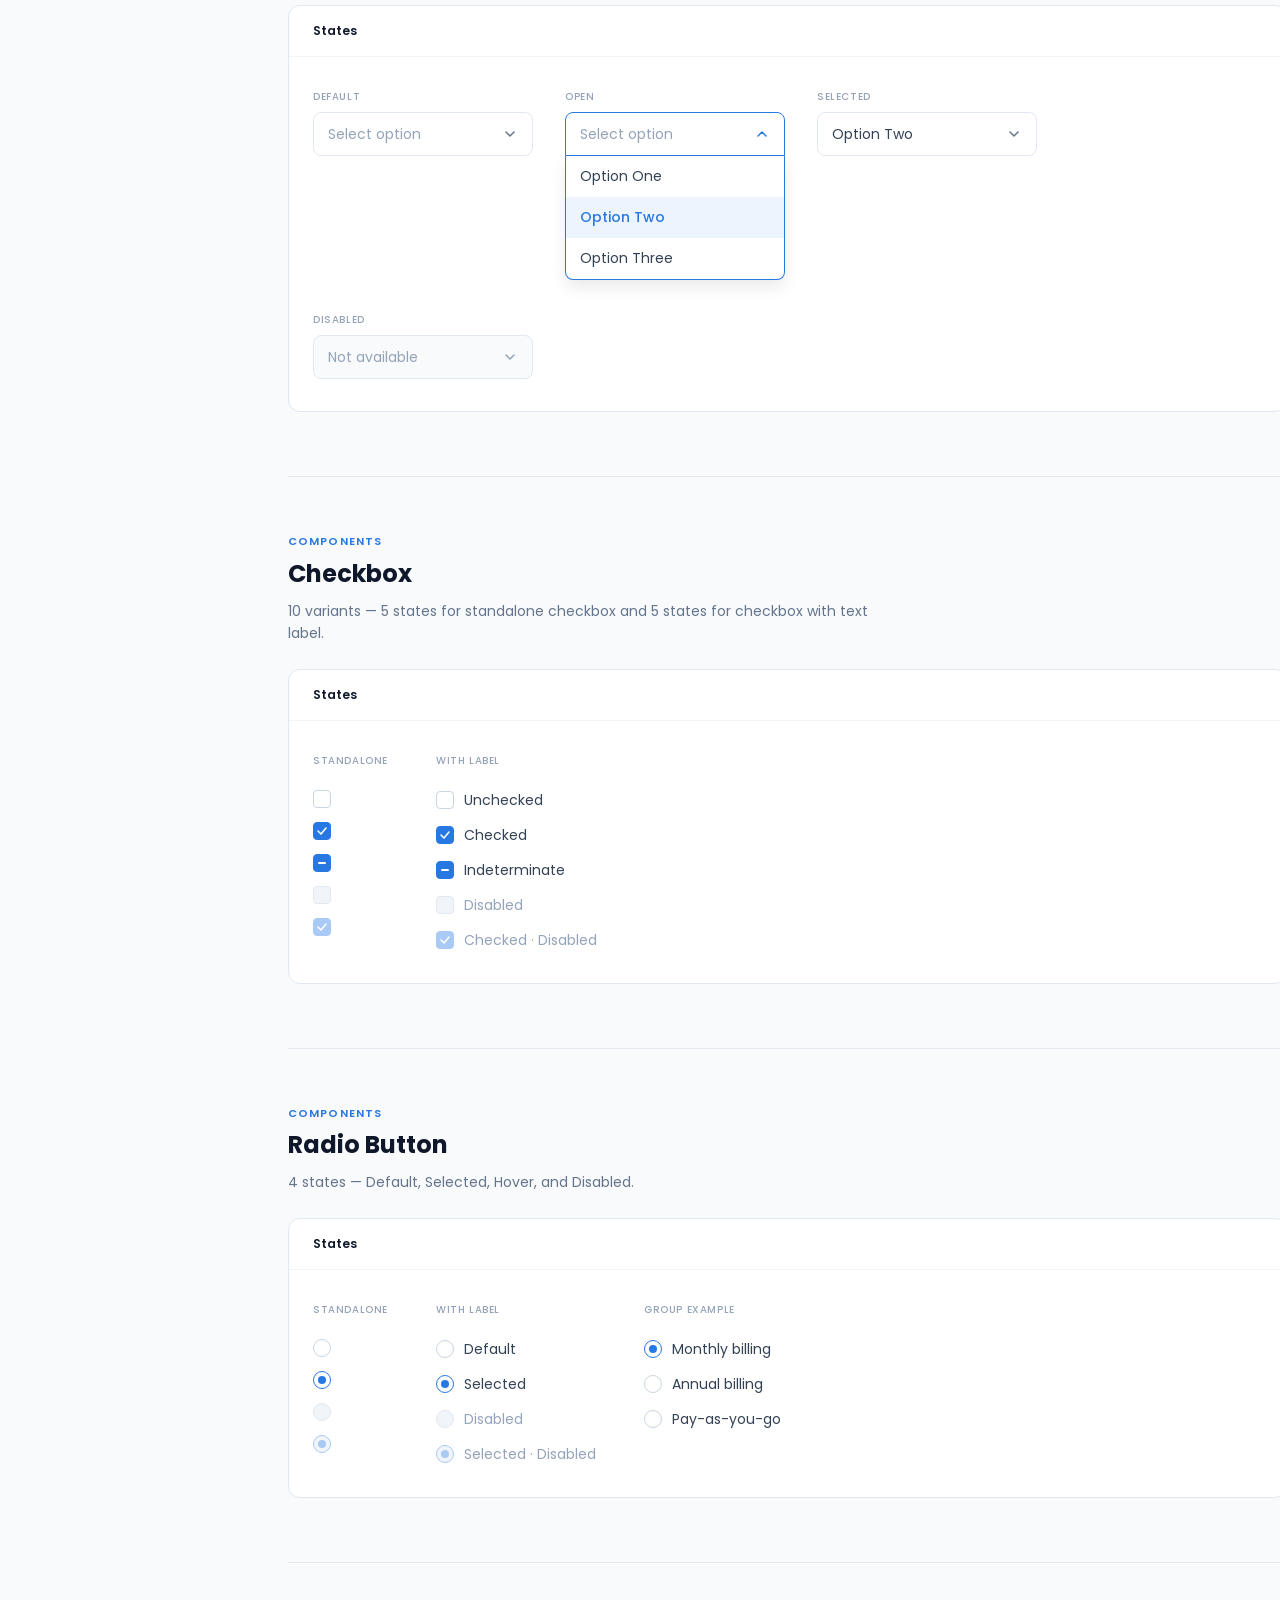
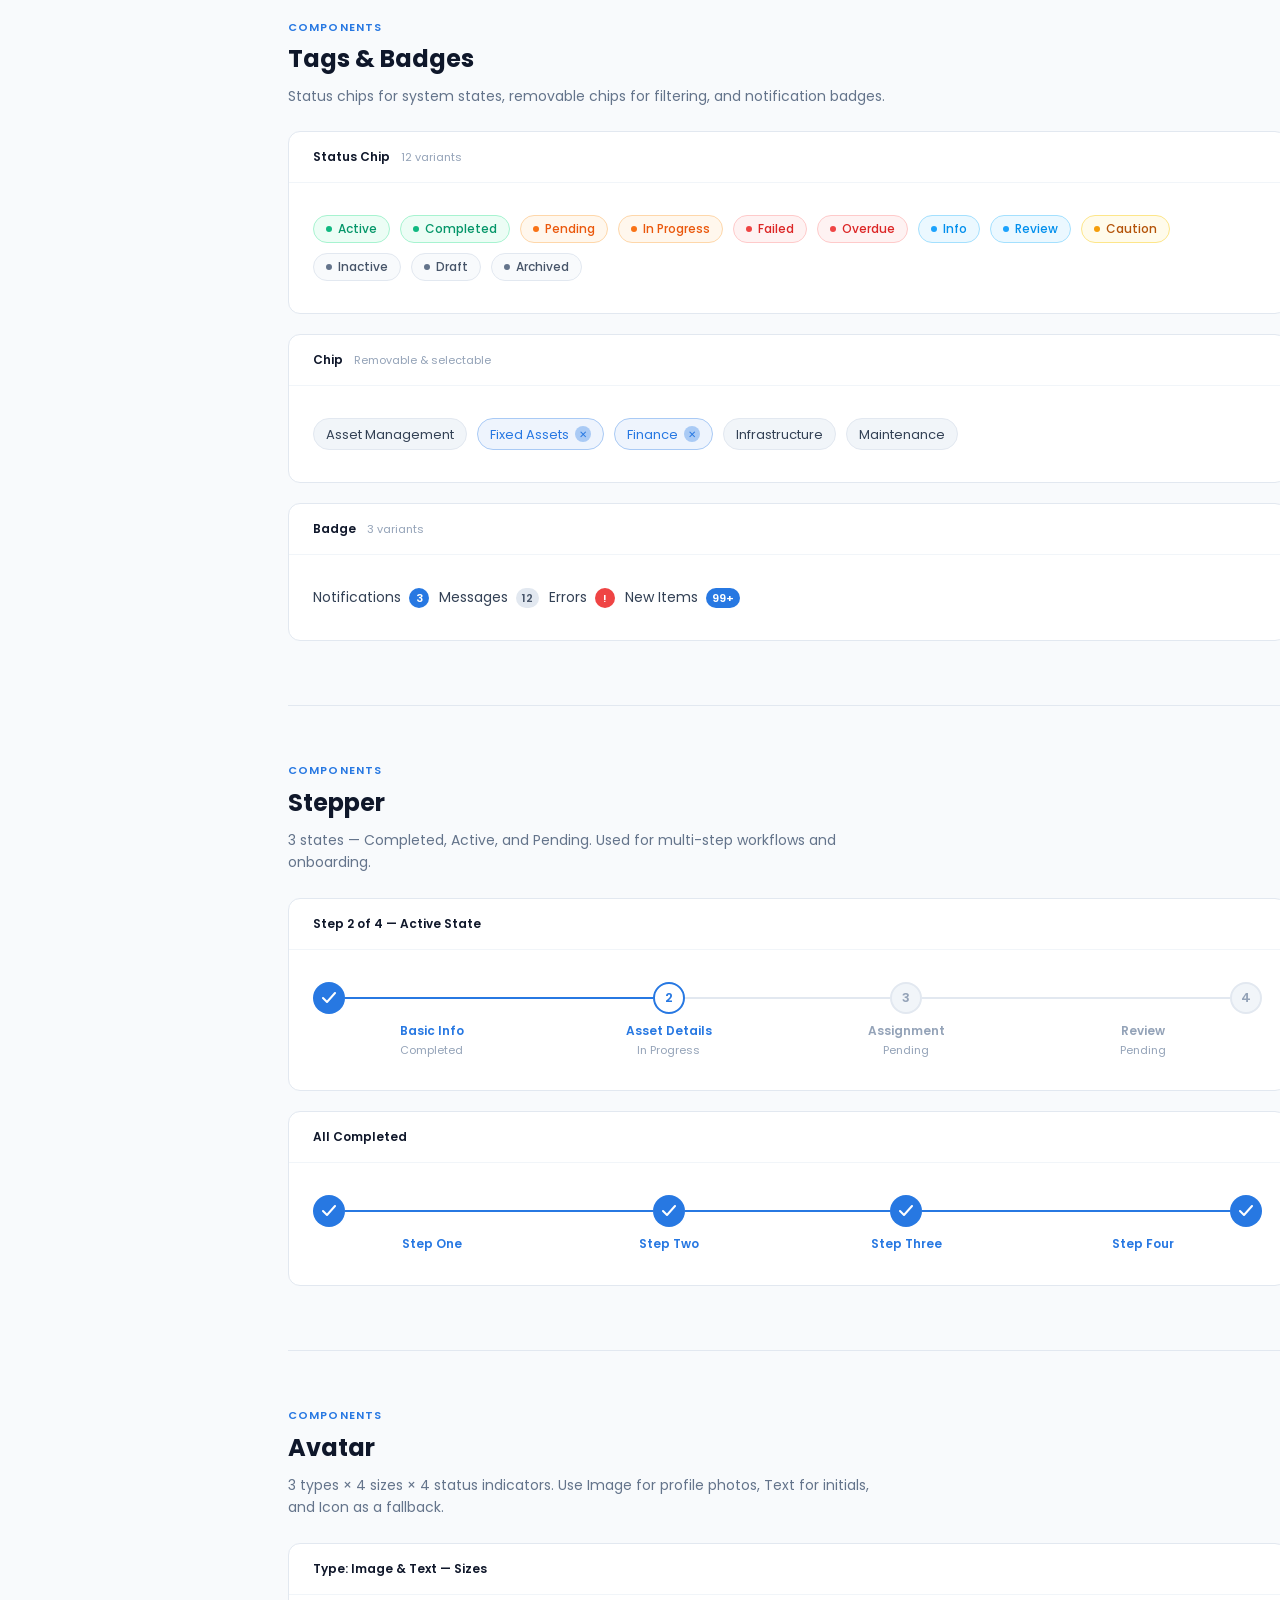
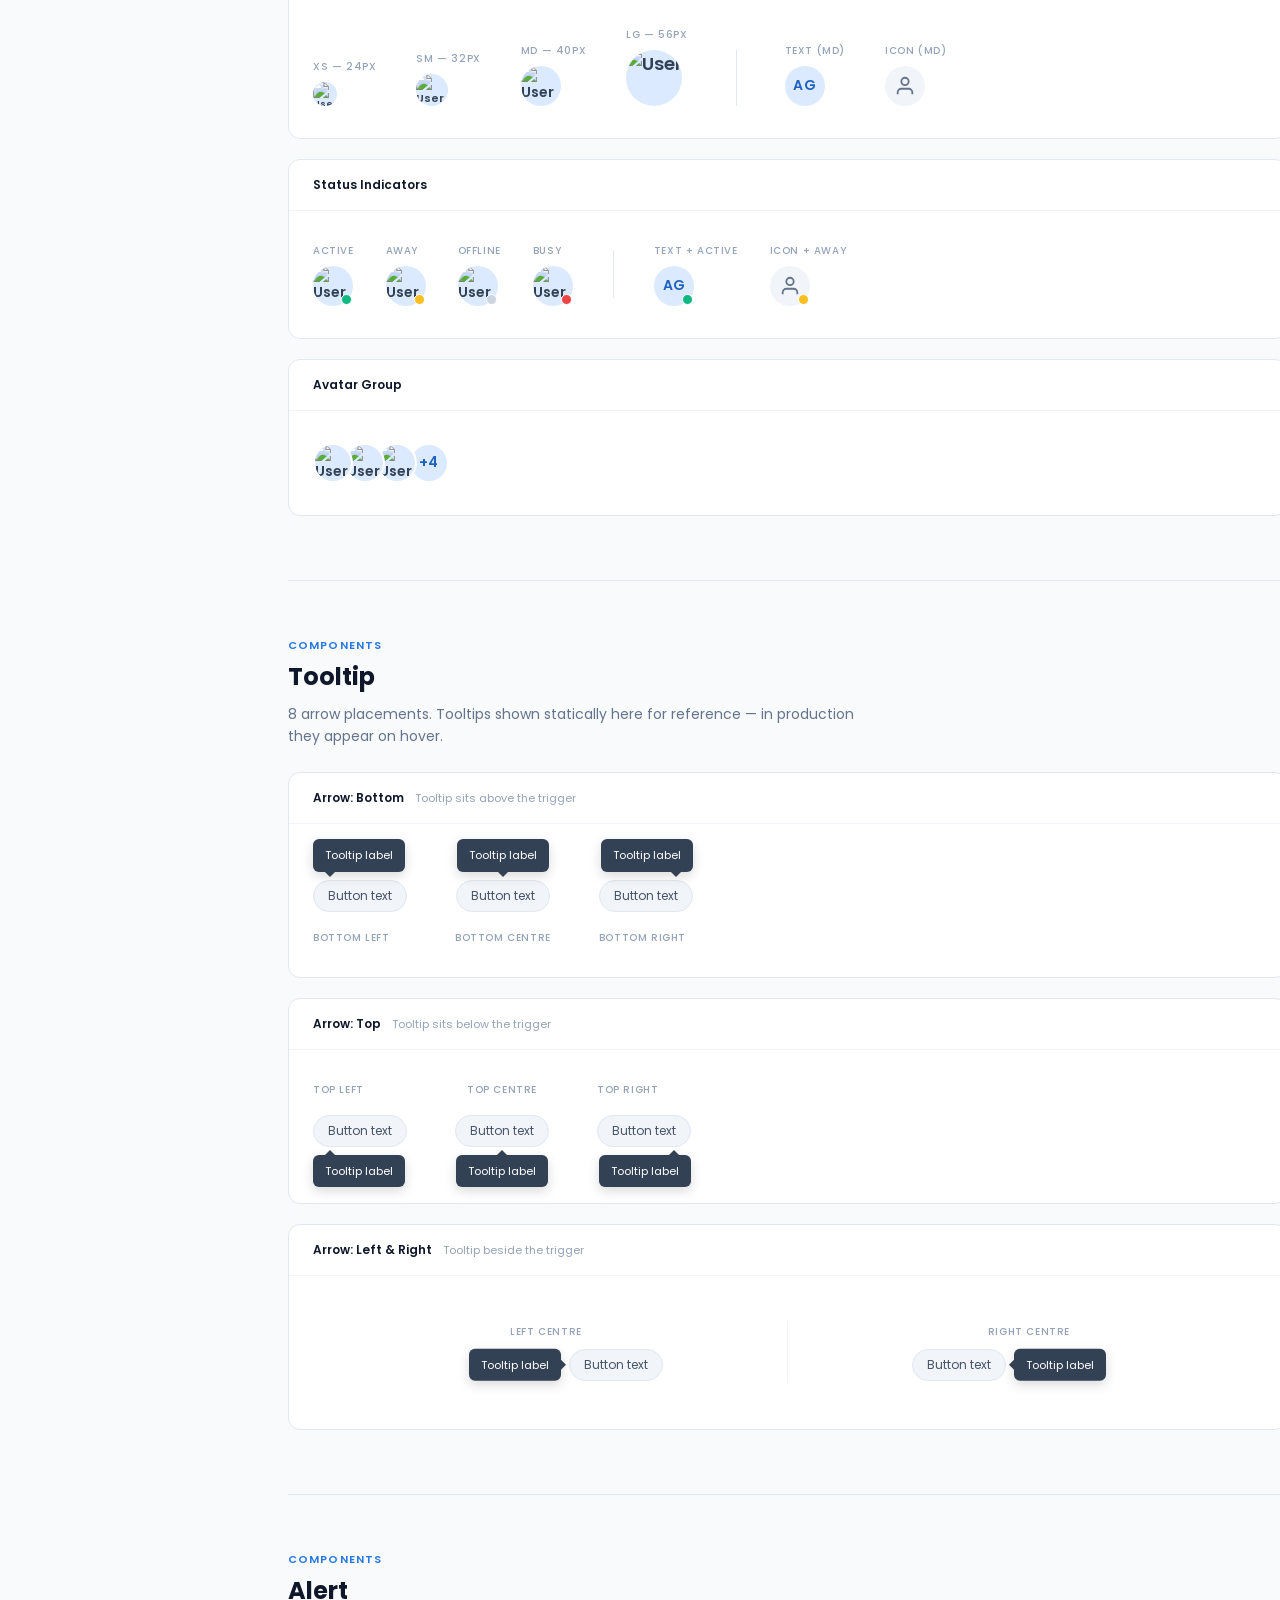
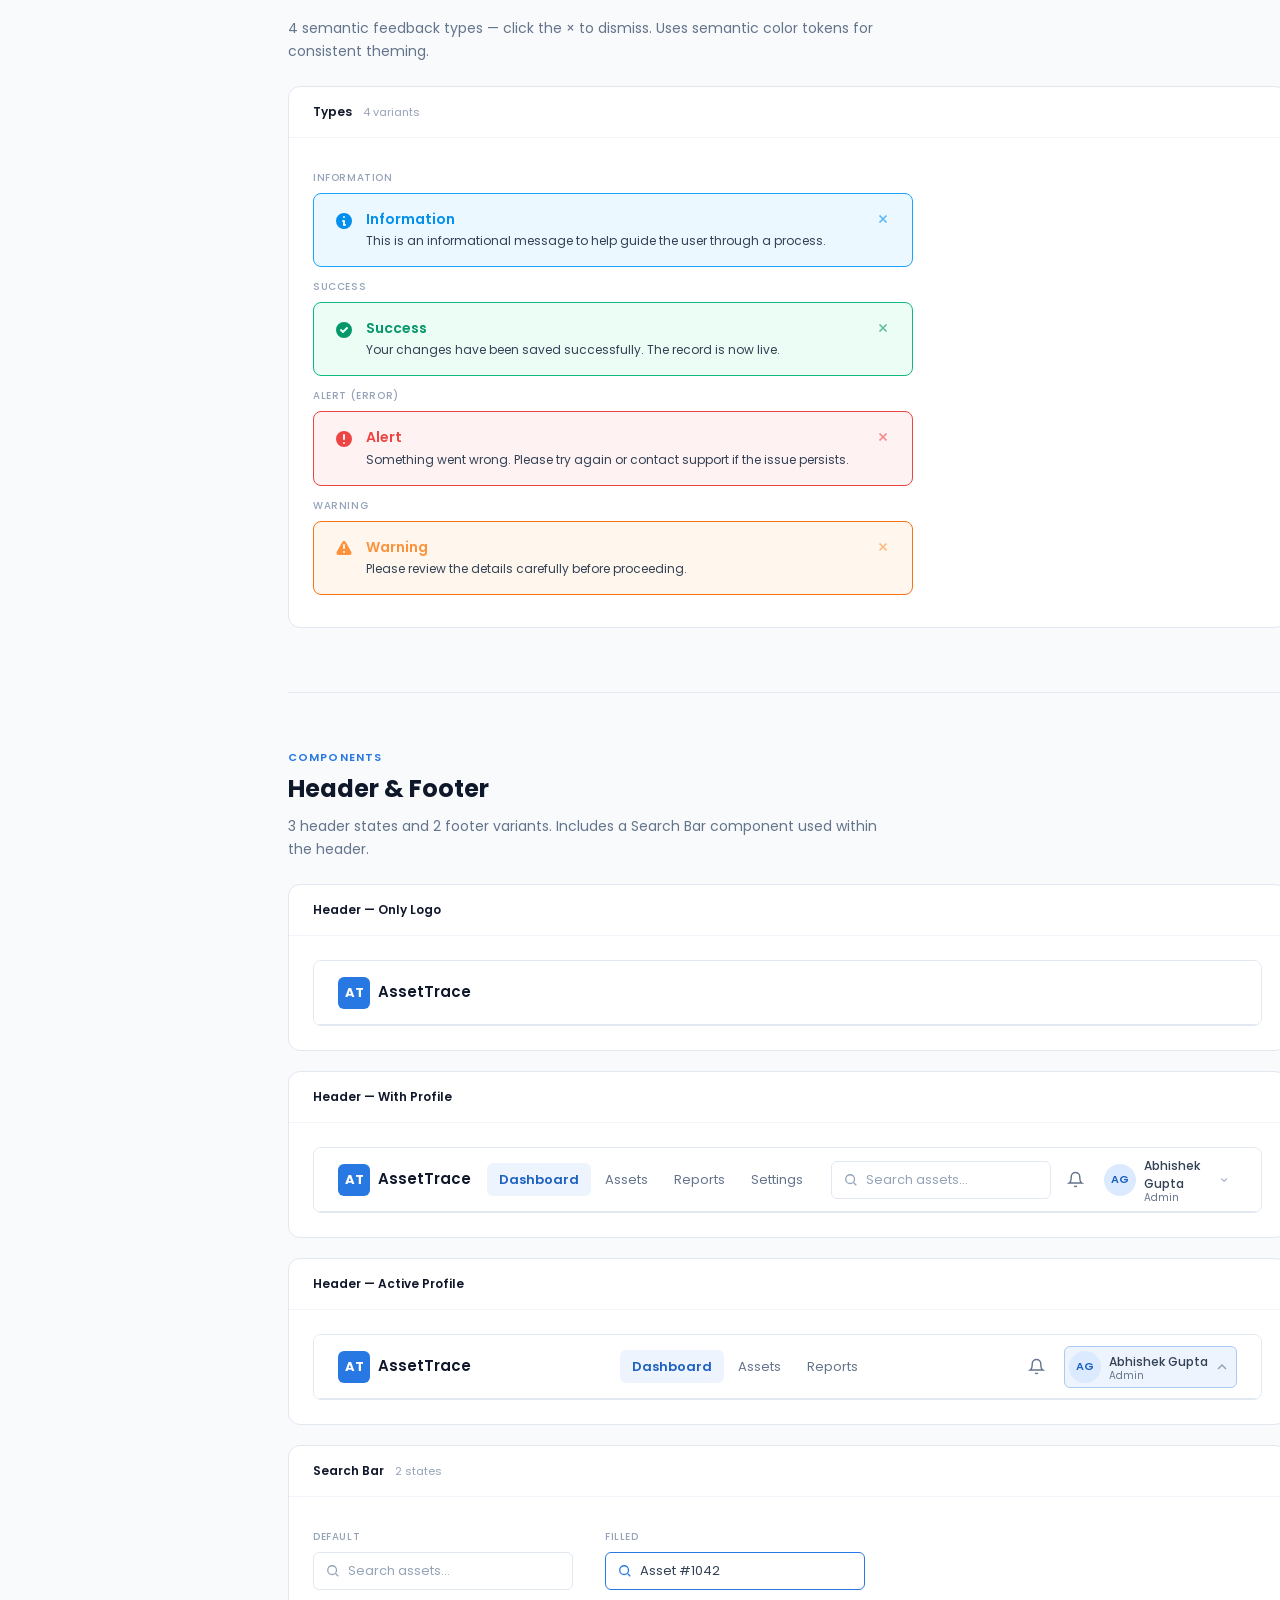
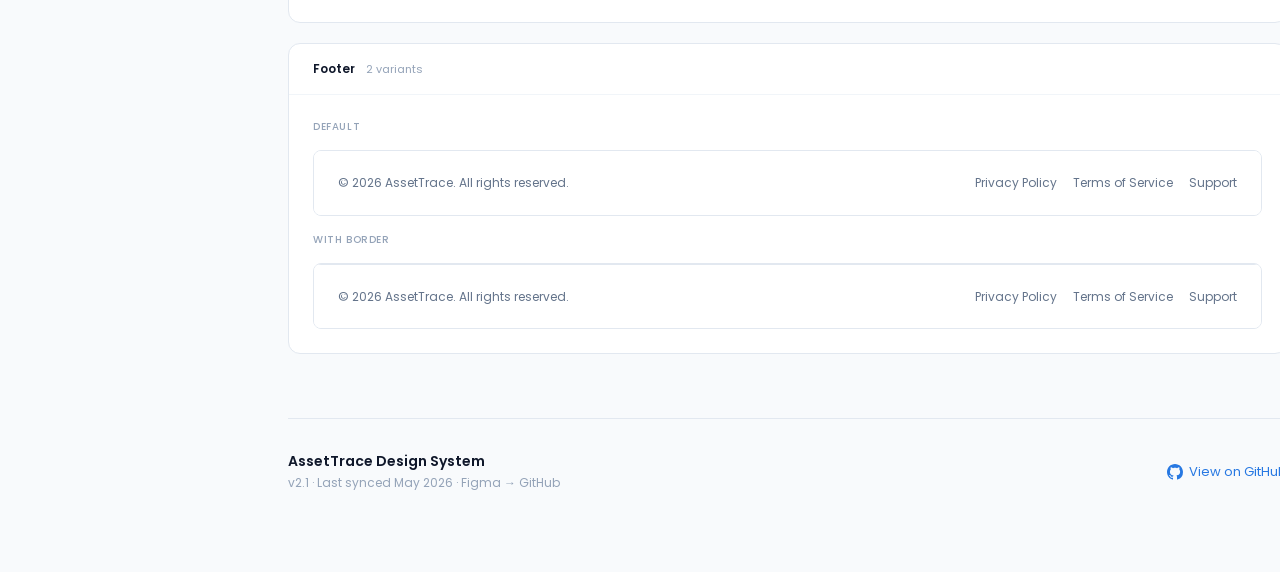
==== commit 9424b66e: "fix: show all tooltip variants statically in preview (always visible)" ====
--- a/index.html
+++ b/index.html
@@ -1621,97 +1621,100 @@
         <div class="section-header">
           <div class="section-eyebrow">Components</div>
           <h2 class="section-title">Tooltip</h2>
-          <p class="section-desc">8 arrow placements — hover any pill to reveal. Pure CSS, wraps any trigger with zero JavaScript.</p>
-        </div>
-
-        <div class="card">
-          <div class="card-header"><span class="card-label">Arrow: Bottom <span class="card-sublabel">Tooltip above trigger</span></span></div>
-          <div class="card-body">
-            <div class="variants-row" style="gap:32px; padding-top:40px;">
-              <div class="variant-group">
-                <div class="tip-wrap">
-                  <span class="tip-trigger">Hover me</span>
-                  <div class="tip tip-bl">Bottom Left</div>
+          <p class="section-desc">8 arrow placements. Tooltips shown statically here for reference — in production they appear on hover.</p>
+        </div>
+
+        <!-- Arrow: Bottom -->
+        <div class="card" style="overflow:visible;">
+          <div class="card-header"><span class="card-label">Arrow: Bottom <span class="card-sublabel">Tooltip sits above the trigger</span></span></div>
+          <div class="card-body" style="padding-top:56px;">
+            <div class="variants-row" style="gap:48px;">
+
+              <div class="variant-group" style="align-items:flex-start;">
+                <div style="position:relative; display:inline-block;">
+                  <span class="tip-trigger">Button text</span>
+                  <div class="tip tip-bl" style="opacity:1;visibility:visible;">Tooltip label</div>
                 </div>
                 <div class="variant-label" style="margin-top:10px;">Bottom Left</div>
               </div>
-              <div class="variant-group">
-                <div class="tip-wrap">
-                  <span class="tip-trigger">Hover me</span>
-                  <div class="tip tip-bc">Bottom Centre</div>
+
+              <div class="variant-group" style="align-items:center;">
+                <div style="position:relative; display:inline-block;">
+                  <span class="tip-trigger">Button text</span>
+                  <div class="tip tip-bc" style="opacity:1;visibility:visible;">Tooltip label</div>
                 </div>
                 <div class="variant-label" style="margin-top:10px;">Bottom Centre</div>
               </div>
-              <div class="variant-group">
-                <div class="tip-wrap">
-                  <span class="tip-trigger">Hover me</span>
-                  <div class="tip tip-br">Bottom Right</div>
+
+              <div class="variant-group" style="align-items:flex-start;">
+                <div style="position:relative; display:inline-block;">
+                  <span class="tip-trigger">Button text</span>
+                  <div class="tip tip-br" style="opacity:1;visibility:visible;">Tooltip label</div>
                 </div>
                 <div class="variant-label" style="margin-top:10px;">Bottom Right</div>
               </div>
-            </div>
-          </div>
-        </div>
-
-        <div class="card" style="margin-top:16px;">
-          <div class="card-header"><span class="card-label">Arrow: Top <span class="card-sublabel">Tooltip below trigger</span></span></div>
-          <div class="card-body">
-            <div class="variants-row" style="gap:32px; padding-bottom:40px;">
-              <div class="variant-group">
+
+            </div>
+          </div>
+        </div>
+
+        <!-- Arrow: Top -->
+        <div class="card" style="margin-top:16px; overflow:visible;">
+          <div class="card-header"><span class="card-label">Arrow: Top <span class="card-sublabel">Tooltip sits below the trigger</span></span></div>
+          <div class="card-body" style="padding-bottom:56px;">
+            <div class="variants-row" style="gap:48px;">
+
+              <div class="variant-group" style="align-items:flex-start;">
                 <div class="variant-label" style="margin-bottom:10px;">Top Left</div>
-                <div class="tip-wrap">
-                  <span class="tip-trigger">Hover me</span>
-                  <div class="tip tip-tl">Top Left</div>
-                </div>
-              </div>
-              <div class="variant-group">
+                <div style="position:relative; display:inline-block;">
+                  <span class="tip-trigger">Button text</span>
+                  <div class="tip tip-tl" style="opacity:1;visibility:visible;">Tooltip label</div>
+                </div>
+              </div>
+
+              <div class="variant-group" style="align-items:center;">
                 <div class="variant-label" style="margin-bottom:10px;">Top Centre</div>
-                <div class="tip-wrap">
-                  <span class="tip-trigger">Hover me</span>
-                  <div class="tip tip-tc">Top Centre</div>
-                </div>
-              </div>
-              <div class="variant-group">
+                <div style="position:relative; display:inline-block;">
+                  <span class="tip-trigger">Button text</span>
+                  <div class="tip tip-tc" style="opacity:1;visibility:visible;">Tooltip label</div>
+                </div>
+              </div>
+
+              <div class="variant-group" style="align-items:flex-start;">
                 <div class="variant-label" style="margin-bottom:10px;">Top Right</div>
-                <div class="tip-wrap">
-                  <span class="tip-trigger">Hover me</span>
-                  <div class="tip tip-tr">Top Right</div>
-                </div>
-              </div>
-            </div>
-          </div>
-        </div>
-
-        <div class="card" style="margin-top:16px;overflow:visible;">
-          <div class="card-header"><span class="card-label">Arrow: Left &amp; Right <span class="card-sublabel">Tooltip beside trigger</span></span></div>
-          <div class="card-body">
-            <div style="display:flex; gap:0; align-items:stretch;">
-
-              <!-- Left Centre demo -->
-              <div style="flex:1; display:flex; flex-direction:column; align-items:center; gap:10px; padding:8px 0;">
+                <div style="position:relative; display:inline-block;">
+                  <span class="tip-trigger">Button text</span>
+                  <div class="tip tip-tr" style="opacity:1;visibility:visible;">Tooltip label</div>
+                </div>
+              </div>
+
+            </div>
+          </div>
+        </div>
+
+        <!-- Arrow: Left & Right -->
+        <div class="card" style="margin-top:16px; overflow:visible;">
+          <div class="card-header"><span class="card-label">Arrow: Left &amp; Right <span class="card-sublabel">Tooltip beside the trigger</span></span></div>
+          <div class="card-body">
+            <div style="display:flex; gap:0; align-items:center;">
+
+              <!-- Left Centre -->
+              <div style="flex:1; display:flex; flex-direction:column; align-items:center; gap:10px; padding:16px 0;">
                 <div class="variant-label">Left Centre</div>
-                <div style="display:flex; align-items:center; justify-content:center; width:100%; position:relative; padding:8px 0;">
-                  <div class="tip-wrap" style="position:static; display:flex; align-items:center; justify-content:center; width:100%;">
-                    <span class="tip-trigger" style="position:relative;">
-                      Hover me
-                      <div class="tip tip-lc" style="position:absolute;">Left Centre</div>
-                    </span>
-                  </div>
-                </div>
-              </div>
-
-              <div style="width:1px; background:#f1f5f9; margin:0 16px;"></div>
-
-              <!-- Right Centre demo -->
-              <div style="flex:1; display:flex; flex-direction:column; align-items:center; gap:10px; padding:8px 0;">
+                <div style="position:relative; display:inline-block; margin-left:140px;">
+                  <span class="tip-trigger">Button text</span>
+                  <div class="tip tip-lc" style="opacity:1;visibility:visible;">Tooltip label</div>
+                </div>
+              </div>
+
+              <div style="width:1px; height:60px; background:#f1f5f9; margin:0 8px; flex-shrink:0;"></div>
+
+              <!-- Right Centre -->
+              <div style="flex:1; display:flex; flex-direction:column; align-items:center; gap:10px; padding:16px 0;">
                 <div class="variant-label">Right Centre</div>
-                <div style="display:flex; align-items:center; justify-content:center; width:100%; position:relative; padding:8px 0;">
-                  <div class="tip-wrap" style="position:static; display:flex; align-items:center; justify-content:center; width:100%;">
-                    <span class="tip-trigger" style="position:relative;">
-                      Hover me
-                      <div class="tip tip-rc" style="position:absolute;">Right Centre</div>
-                    </span>
-                  </div>
+                <div style="position:relative; display:inline-block; margin-right:140px;">
+                  <span class="tip-trigger">Button text</span>
+                  <div class="tip tip-rc" style="opacity:1;visibility:visible;">Tooltip label</div>
                 </div>
               </div>
 
